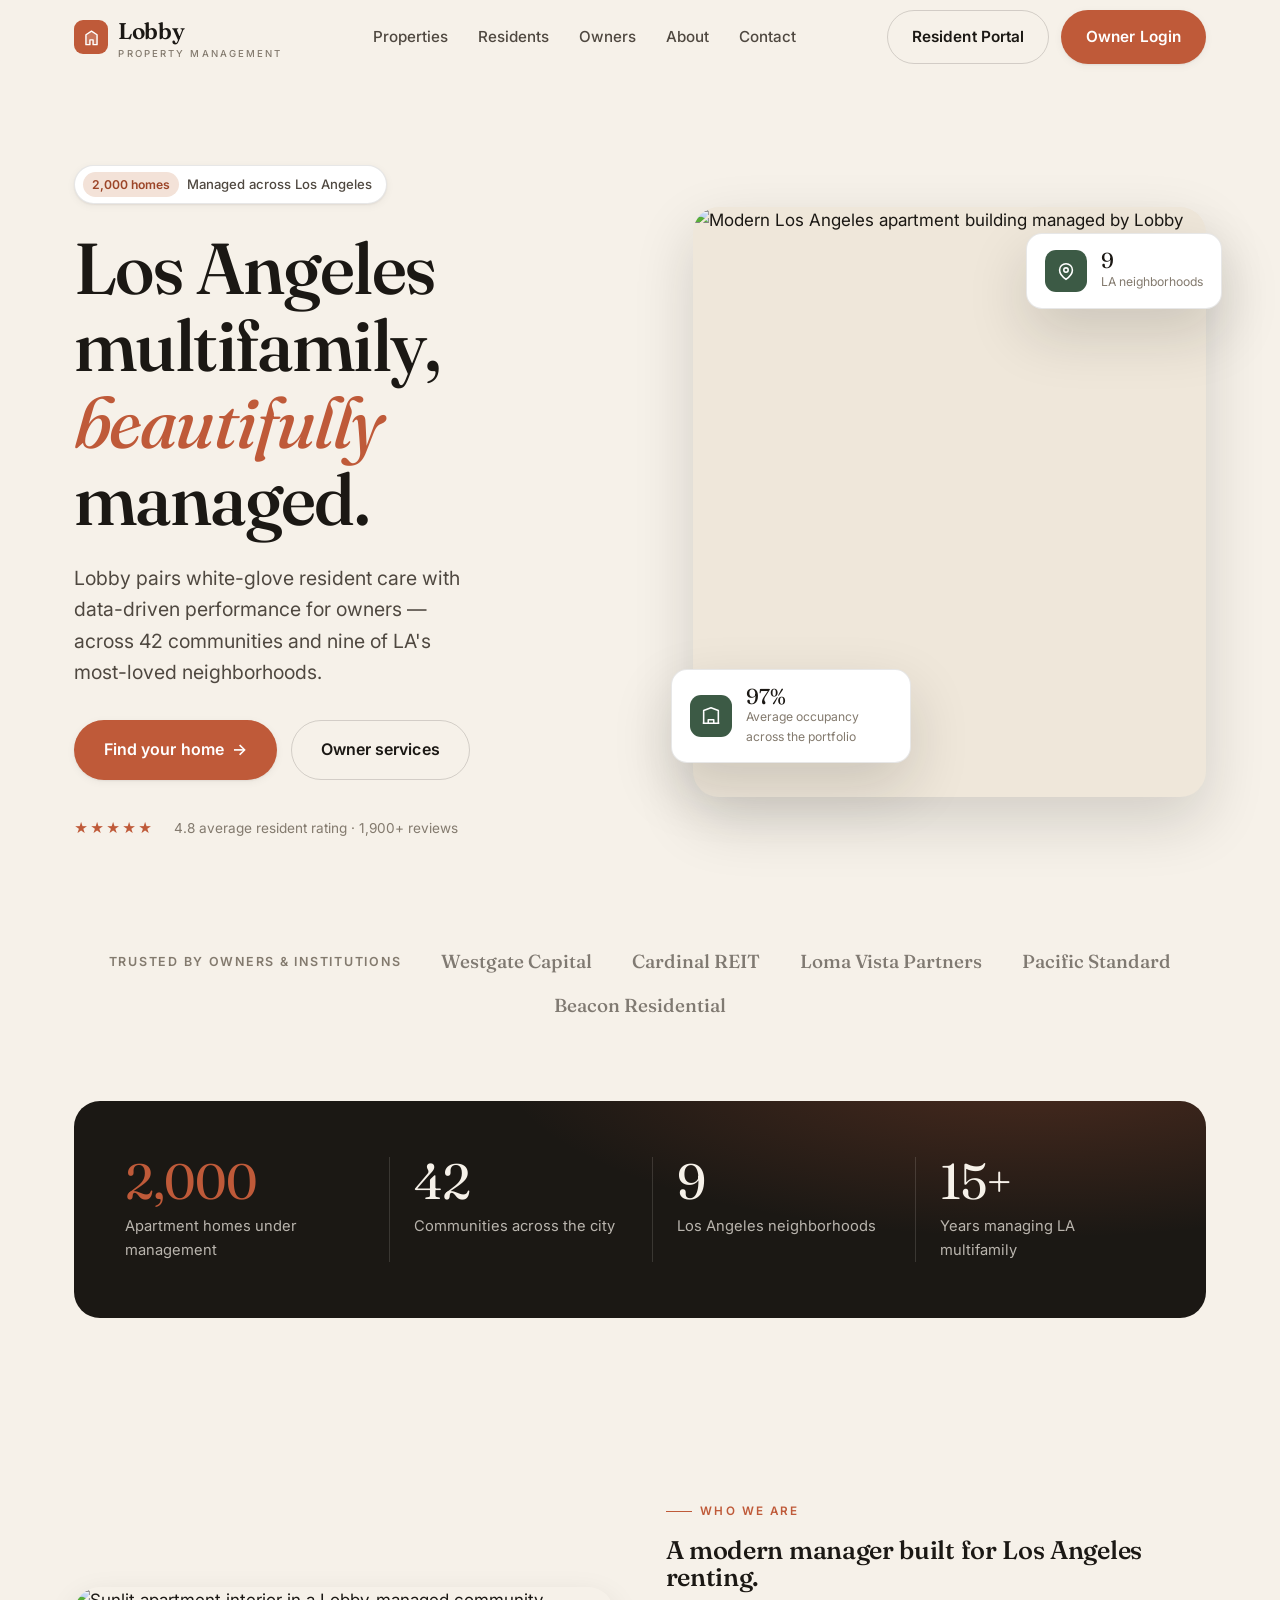
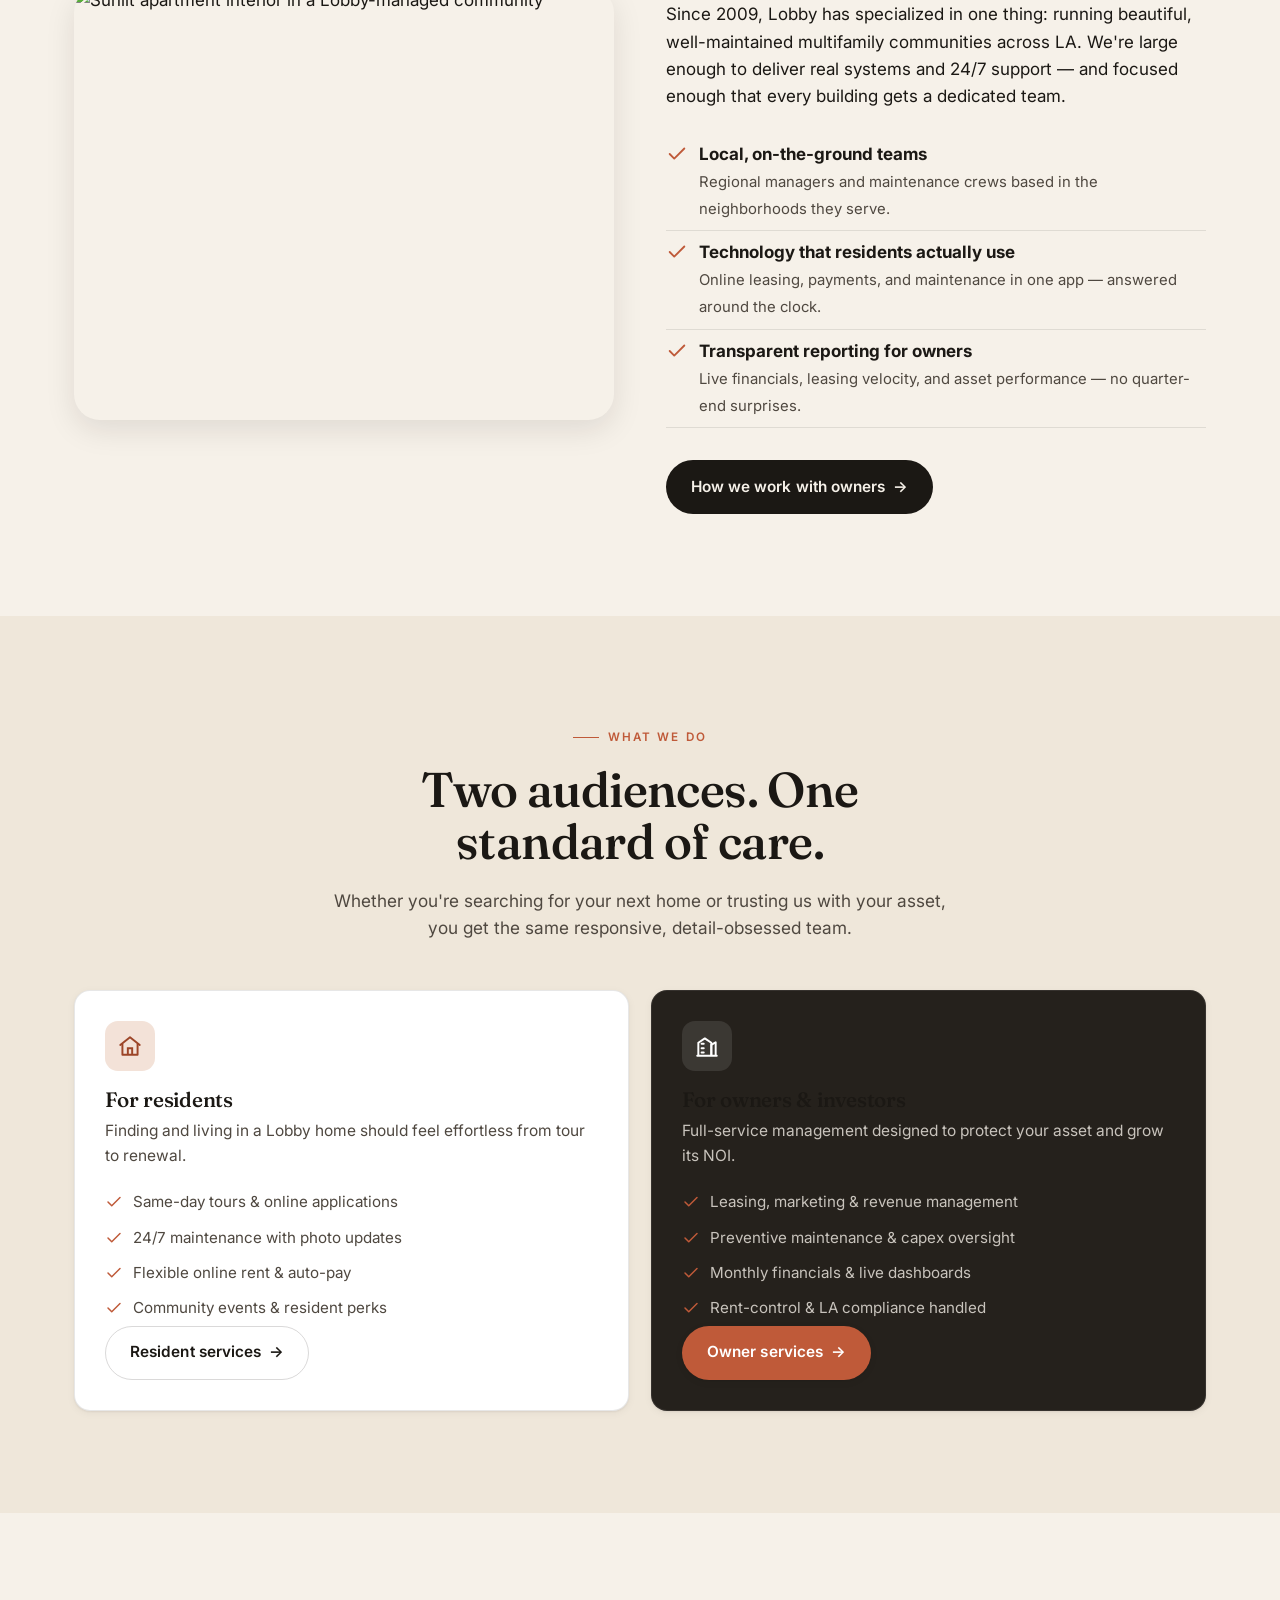
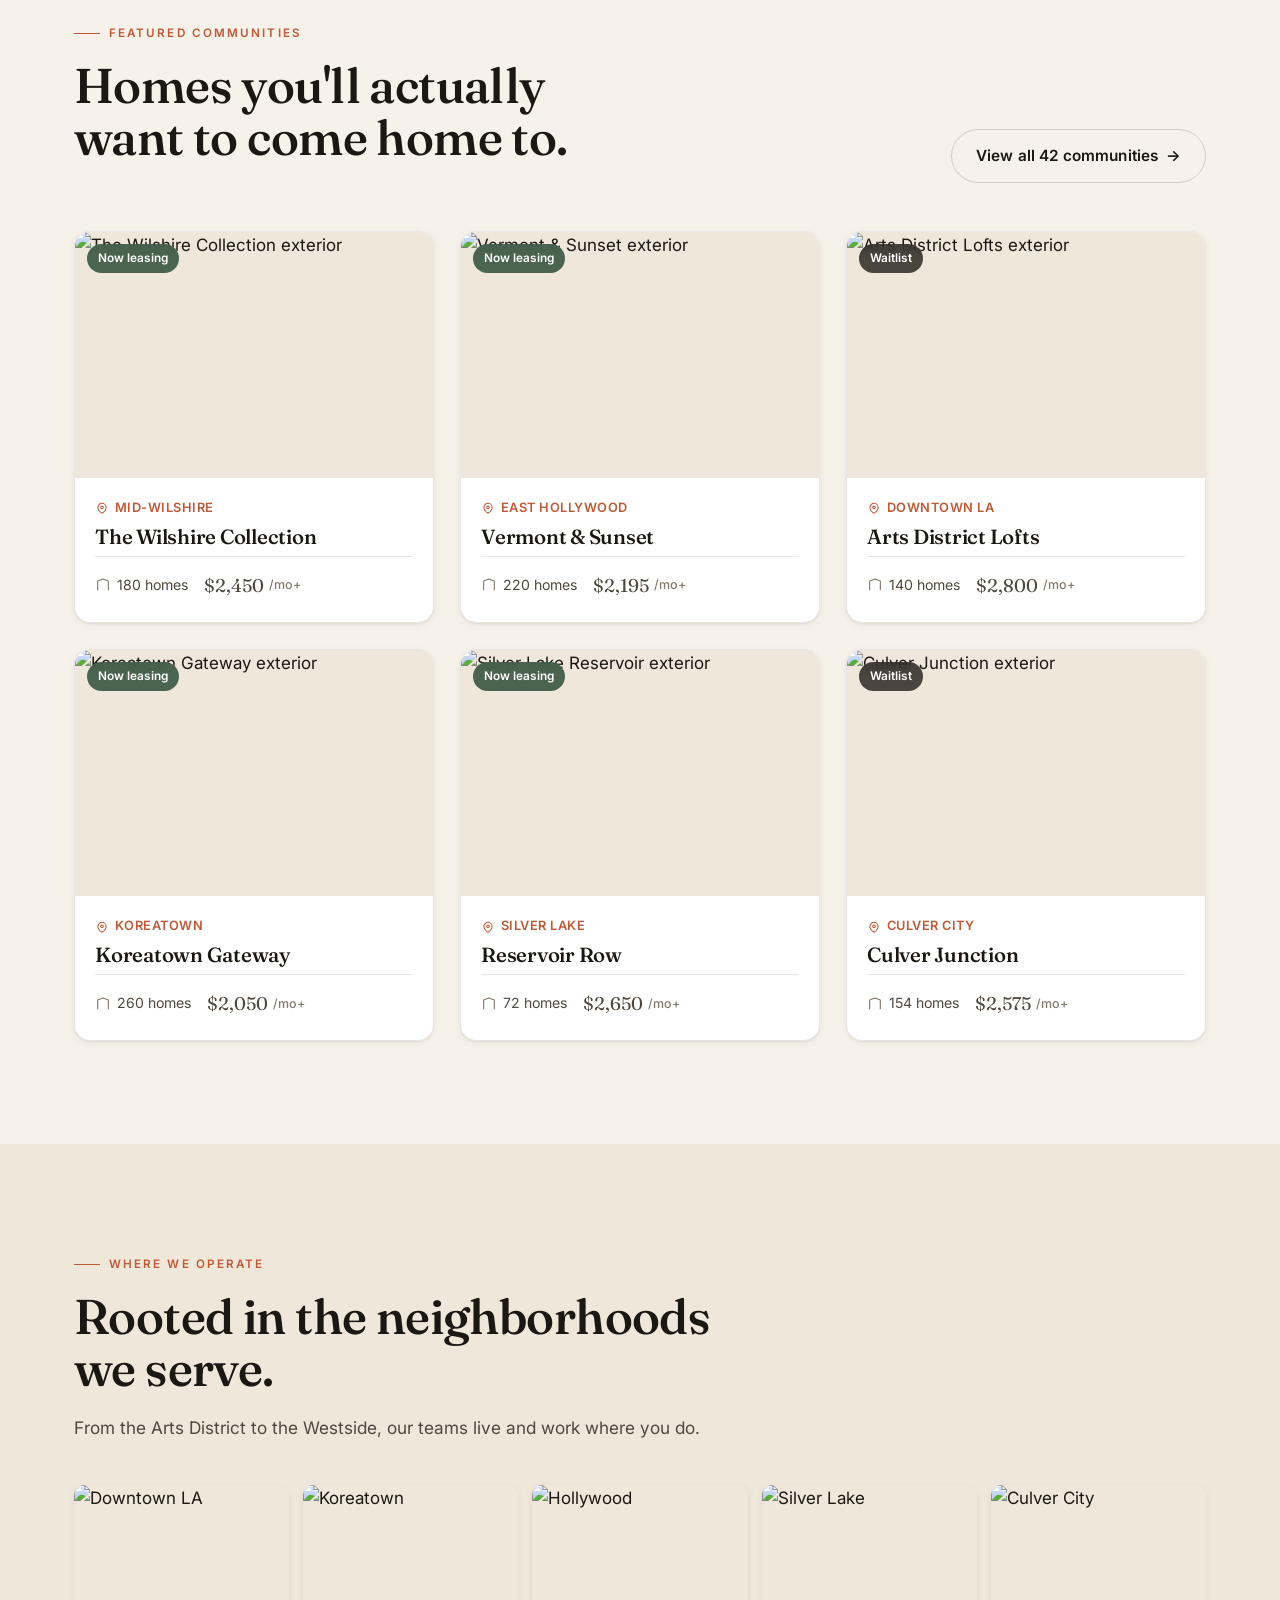
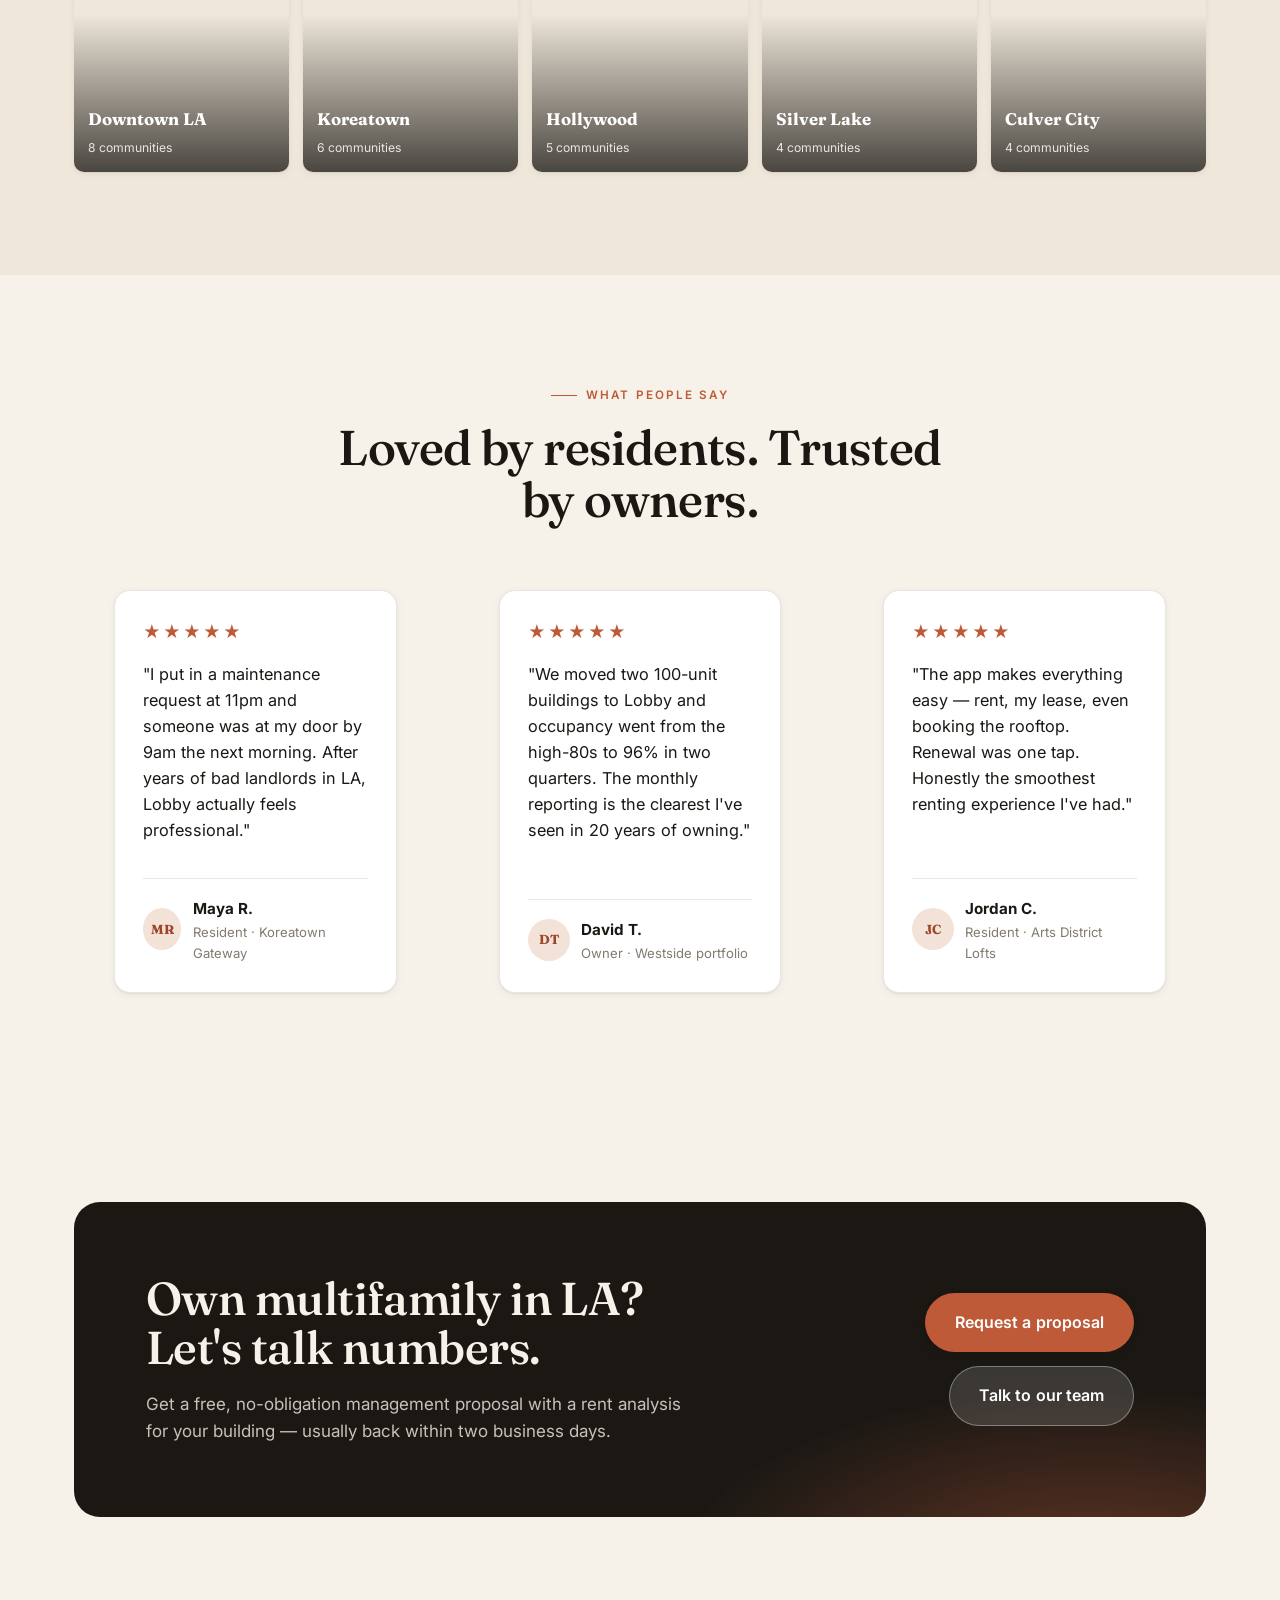
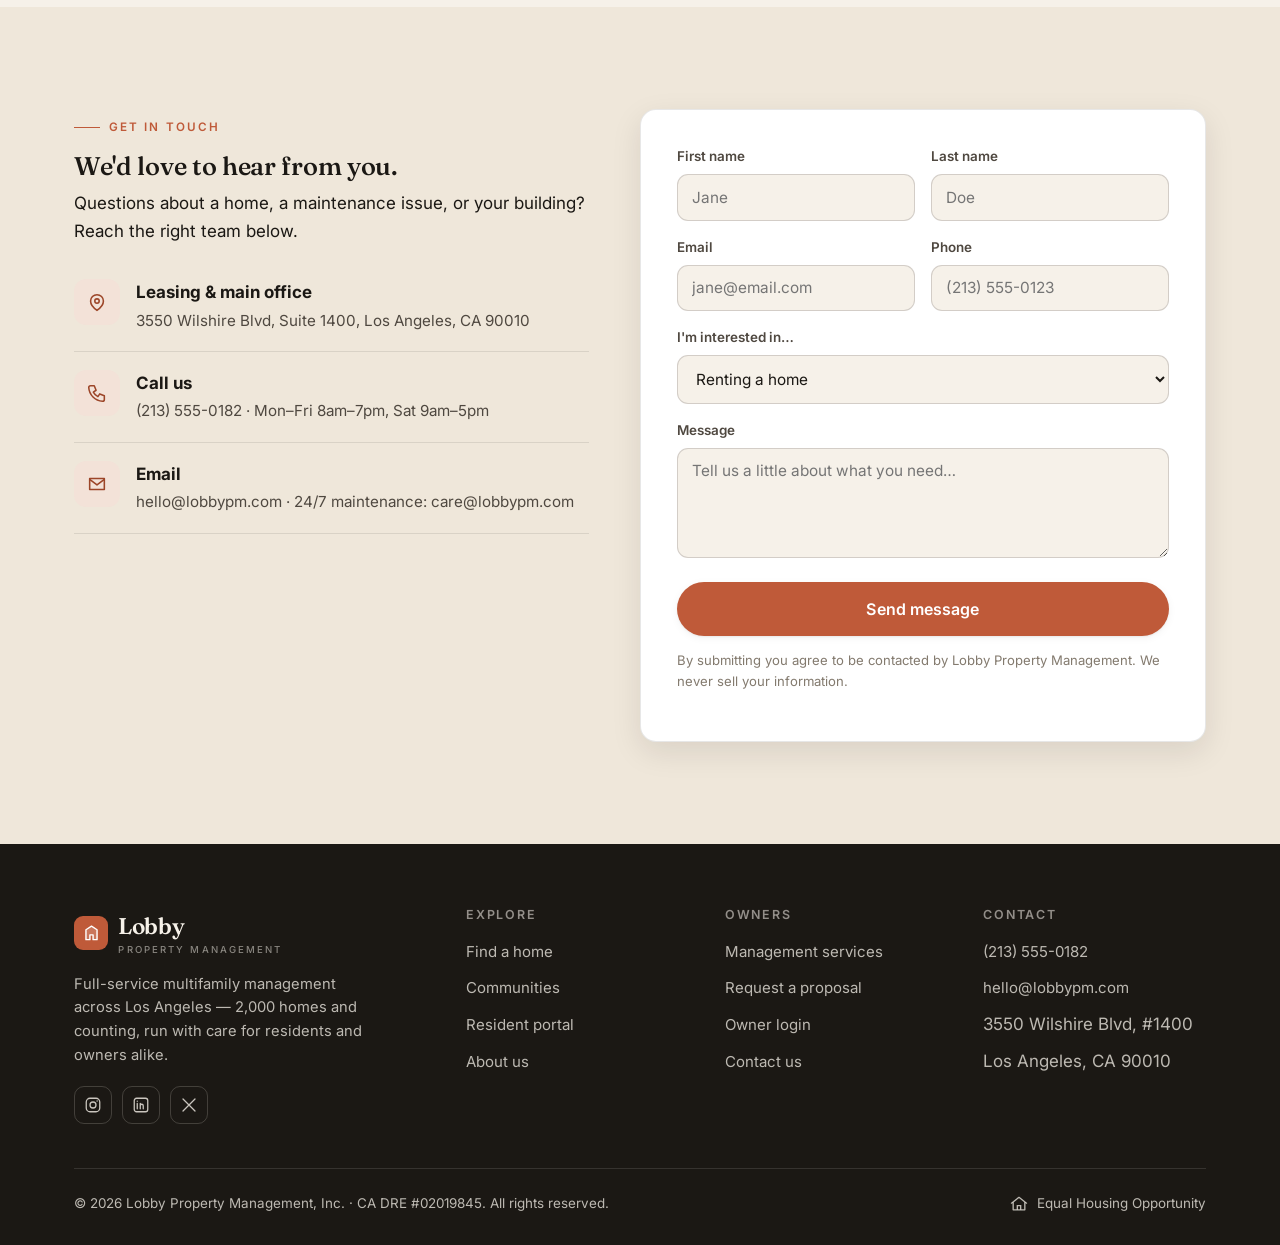
==== index.html @ 8f9f726c "Lobby Property Management demo site Multifamily property management marketing site: home, properties" ====
<!DOCTYPE html>
<html lang="en">
<head>
<meta charset="UTF-8" />
<meta name="viewport" content="width=device-width, initial-scale=1.0" />
<title>Lobby Property Management — Los Angeles Multifamily, Beautifully Managed</title>
<meta name="description" content="Lobby Property Management operates 2,000 apartment homes across Los Angeles. White-glove resident care and data-driven returns for multifamily owners and investors." />
<link rel="preconnect" href="https://fonts.googleapis.com" />
<link rel="preconnect" href="https://fonts.gstatic.com" crossorigin />
<link rel="preconnect" href="https://images.unsplash.com" />
<link href="https://fonts.googleapis.com/css2?family=Fraunces:ital,opsz,wght@0,9..144,400..600;1,9..144,400..500&family=Inter:wght@400;500;600;700&display=swap" rel="stylesheet" />
<link rel="stylesheet" href="styles.css" />
<link rel="icon" href="data:image/svg+xml,%3Csvg xmlns='http://www.w3.org/2000/svg' viewBox='0 0 100 100'%3E%3Crect width='100' height='100' rx='22' fill='%23bf5a39'/%3E%3Cpath d='M30 72V28h10v34h22v10z' fill='white'/%3E%3C/svg%3E" />
</head>
<body>

<!-- ============ HEADER ============ -->
<header class="site-header">
  <div class="wrap nav">
    <a class="brand" href="index.html" aria-label="Lobby Property Management home">
      <span class="mark" aria-hidden="true">
        <svg viewBox="0 0 24 24" fill="none"><path d="M5 21V8.5L12 4l7 4.5V21h-5v-6h-4v6H5Z" stroke="currentColor" stroke-width="1.8" stroke-linejoin="round" fill="rgba(255,255,255,.18)"/></svg>
      </span>
      <span>Lobby<small>Property Management</small></span>
    </a>
    <nav aria-label="Primary">
      <ul class="nav-links">
        <li><a href="properties.html">Properties</a></li>
        <li><a href="residents.html">Residents</a></li>
        <li><a href="owners.html">Owners</a></li>
        <li><a href="index.html#about">About</a></li>
        <li><a href="index.html#contact">Contact</a></li>
      </ul>
    </nav>
    <div class="nav-cta">
      <a class="btn btn-ghost" href="residents.html#portal">Resident Portal</a>
      <a class="btn btn-primary" href="owners.html#proposal">Owner Login</a>
    </div>
    <button class="nav-toggle" aria-label="Menu" aria-expanded="false"><span></span><span></span><span></span></button>
  </div>
</header>

<main>
<!-- ============ HERO ============ -->
<section class="hero">
  <div class="wrap hero-grid">
    <div class="hero-copy reveal">
      <span class="hero-pill"><b>2,000 homes</b> Managed across Los Angeles</span>
      <h1>Los Angeles multifamily, <em>beautifully</em> managed.</h1>
      <p class="lede">Lobby pairs white-glove resident care with data-driven performance for owners — across 42 communities and nine of LA's most-loved neighborhoods.</p>
      <div class="hero-actions">
        <a class="btn btn-primary btn-lg" href="properties.html">Find your home <span class="arr">→</span></a>
        <a class="btn btn-ghost btn-lg" href="owners.html">Owner services</a>
      </div>
      <div class="hero-trust">
        <span class="stars">★★★★★</span>
        <span>4.8 average resident rating · 1,900+ reviews</span>
      </div>
    </div>
    <div class="hero-media reveal">
      <div class="frame">
        <img src="https://images.unsplash.com/photo-1545324418-cc1a3fa10c00?auto=format&fit=crop&w=1100&q=75" alt="Modern Los Angeles apartment building managed by Lobby" loading="eager" />
      </div>
      <div class="hero-badge top">
        <span class="ico" aria-hidden="true"><svg viewBox="0 0 24 24" fill="none"><path d="M12 21s-7-4.4-7-10a7 7 0 0 1 14 0c0 5.6-7 10-7 10Z" stroke="currentColor" stroke-width="1.7"/><circle cx="12" cy="11" r="2.4" stroke="currentColor" stroke-width="1.7"/></svg></span>
        <div><div class="num">9</div><div class="lbl">LA neighborhoods</div></div>
      </div>
      <div class="hero-badge">
        <span class="ico" aria-hidden="true"><svg viewBox="0 0 24 24" fill="none"><path d="M4 20V6l8-3 8 3v14" stroke="currentColor" stroke-width="1.7" stroke-linejoin="round"/><path d="M3 20h18M9 20v-4h6v4" stroke="currentColor" stroke-width="1.7" stroke-linejoin="round"/></svg></span>
        <div><div class="num">97%</div><div class="lbl">Average occupancy across the portfolio</div></div>
      </div>
    </div>
  </div>
</section>

<!-- ============ LOGOS ============ -->
<section class="logos">
  <div class="wrap reveal">
    <span class="label">Trusted by owners &amp; institutions</span>
    <span class="name">Westgate Capital</span>
    <span class="name">Cardinal REIT</span>
    <span class="name">Loma Vista Partners</span>
    <span class="name">Pacific Standard</span>
    <span class="name">Beacon Residential</span>
  </div>
</section>

<!-- ============ STATS ============ -->
<section class="stats">
  <div class="wrap">
    <div class="stats-inner reveal">
      <div class="stat"><div class="n"><span class="accent" data-count="2000" data-suffix="">0</span></div><div class="t">Apartment homes under management</div></div>
      <div class="stat"><div class="n"><span data-count="42">0</span></div><div class="t">Communities across the city</div></div>
      <div class="stat"><div class="n"><span data-count="9">0</span></div><div class="t">Los Angeles neighborhoods</div></div>
      <div class="stat"><div class="n"><span data-count="15">0</span>+</div><div class="t">Years managing LA multifamily</div></div>
    </div>
  </div>
</section>

<!-- ============ ABOUT / SPLIT ============ -->
<section class="pad" id="about">
  <div class="wrap split">
    <div class="reveal">
      <div class="media-frame">
        <img src="https://images.unsplash.com/photo-1502672260266-1c1ef2d93688?auto=format&fit=crop&w=1000&q=75" alt="Sunlit apartment interior in a Lobby-managed community" loading="lazy" />
      </div>
    </div>
    <div class="reveal">
      <span class="eyebrow">Who we are</span>
      <h2>A modern manager built for Los Angeles renting.</h2>
      <p class="lede">Since 2009, Lobby has specialized in one thing: running beautiful, well-maintained multifamily communities across LA. We're large enough to deliver real systems and 24/7 support — and focused enough that every building gets a dedicated team.</p>
      <ul class="checklist">
        <li><svg viewBox="0 0 24 24" fill="none"><path d="M20 6 9 17l-5-5" stroke="currentColor" stroke-width="2" stroke-linecap="round" stroke-linejoin="round"/></svg><div><b>Local, on-the-ground teams</b><span>Regional managers and maintenance crews based in the neighborhoods they serve.</span></div></li>
        <li><svg viewBox="0 0 24 24" fill="none"><path d="M20 6 9 17l-5-5" stroke="currentColor" stroke-width="2" stroke-linecap="round" stroke-linejoin="round"/></svg><div><b>Technology that residents actually use</b><span>Online leasing, payments, and maintenance in one app — answered around the clock.</span></div></li>
        <li><svg viewBox="0 0 24 24" fill="none"><path d="M20 6 9 17l-5-5" stroke="currentColor" stroke-width="2" stroke-linecap="round" stroke-linejoin="round"/></svg><div><b>Transparent reporting for owners</b><span>Live financials, leasing velocity, and asset performance — no quarter-end surprises.</span></div></li>
      </ul>
      <a class="btn btn-dark" href="owners.html">How we work with owners <span class="arr">→</span></a>
    </div>
  </div>
</section>

<!-- ============ SERVICES (residents / owners) ============ -->
<section class="pad bg-cream2">
  <div class="wrap">
    <div class="section-head center reveal">
      <span class="eyebrow">What we do</span>
      <h2>Two audiences. One standard of care.</h2>
      <p class="lede">Whether you're searching for your next home or trusting us with your asset, you get the same responsive, detail-obsessed team.</p>
    </div>
    <div class="cards-2">
      <div class="feature-card reveal">
        <span class="ico" aria-hidden="true"><svg viewBox="0 0 24 24" fill="none"><path d="M3 11 12 4l9 7" stroke="currentColor" stroke-width="1.8" stroke-linecap="round" stroke-linejoin="round"/><path d="M5 10v10h14V10" stroke="currentColor" stroke-width="1.8" stroke-linejoin="round"/><path d="M10 20v-6h4v6" stroke="currentColor" stroke-width="1.8"/></svg></span>
        <h3>For residents</h3>
        <p>Finding and living in a Lobby home should feel effortless from tour to renewal.</p>
        <ul class="feature-list">
          <li><svg viewBox="0 0 24 24" fill="none"><path d="M20 6 9 17l-5-5" stroke="currentColor" stroke-width="2" stroke-linecap="round" stroke-linejoin="round"/></svg> Same-day tours &amp; online applications</li>
          <li><svg viewBox="0 0 24 24" fill="none"><path d="M20 6 9 17l-5-5" stroke="currentColor" stroke-width="2" stroke-linecap="round" stroke-linejoin="round"/></svg> 24/7 maintenance with photo updates</li>
          <li><svg viewBox="0 0 24 24" fill="none"><path d="M20 6 9 17l-5-5" stroke="currentColor" stroke-width="2" stroke-linecap="round" stroke-linejoin="round"/></svg> Flexible online rent &amp; auto-pay</li>
          <li><svg viewBox="0 0 24 24" fill="none"><path d="M20 6 9 17l-5-5" stroke="currentColor" stroke-width="2" stroke-linecap="round" stroke-linejoin="round"/></svg> Community events &amp; resident perks</li>
        </ul>
        <a class="btn btn-ghost" href="residents.html">Resident services <span class="arr">→</span></a>
      </div>
      <div class="feature-card dark reveal">
        <span class="ico" aria-hidden="true"><svg viewBox="0 0 24 24" fill="none"><path d="M4 21V9l6-4 6 4v12" stroke="currentColor" stroke-width="1.8" stroke-linejoin="round"/><path d="M16 21V11l4-2.5V21" stroke="currentColor" stroke-width="1.8" stroke-linejoin="round"/><path d="M3 21h18" stroke="currentColor" stroke-width="1.8" stroke-linecap="round"/><path d="M7 10h2M7 14h2M7 18h2" stroke="currentColor" stroke-width="1.8" stroke-linecap="round"/></svg></span>
        <h3>For owners &amp; investors</h3>
        <p>Full-service management designed to protect your asset and grow its NOI.</p>
        <ul class="feature-list">
          <li><svg viewBox="0 0 24 24" fill="none"><path d="M20 6 9 17l-5-5" stroke="currentColor" stroke-width="2" stroke-linecap="round" stroke-linejoin="round"/></svg> Leasing, marketing &amp; revenue management</li>
          <li><svg viewBox="0 0 24 24" fill="none"><path d="M20 6 9 17l-5-5" stroke="currentColor" stroke-width="2" stroke-linecap="round" stroke-linejoin="round"/></svg> Preventive maintenance &amp; capex oversight</li>
          <li><svg viewBox="0 0 24 24" fill="none"><path d="M20 6 9 17l-5-5" stroke="currentColor" stroke-width="2" stroke-linecap="round" stroke-linejoin="round"/></svg> Monthly financials &amp; live dashboards</li>
          <li><svg viewBox="0 0 24 24" fill="none"><path d="M20 6 9 17l-5-5" stroke="currentColor" stroke-width="2" stroke-linecap="round" stroke-linejoin="round"/></svg> Rent-control &amp; LA compliance handled</li>
        </ul>
        <a class="btn btn-primary" href="owners.html">Owner services <span class="arr">→</span></a>
      </div>
    </div>
  </div>
</section>

<!-- ============ FEATURED PROPERTIES ============ -->
<section class="pad">
  <div class="wrap">
    <div class="section-head reveal" style="display:flex;justify-content:space-between;align-items:flex-end;max-width:none;gap:24px;flex-wrap:wrap;">
      <div style="max-width:560px;">
        <span class="eyebrow">Featured communities</span>
        <h2>Homes you'll actually want to come home to.</h2>
      </div>
      <a class="btn btn-ghost" href="properties.html">View all 42 communities <span class="arr">→</span></a>
    </div>
    <div class="prop-grid">

      <article class="prop-card reveal">
        <div class="ph"><span class="tag avail">Now leasing</span><img src="https://images.unsplash.com/photo-1512917774080-9991f1c4c750?auto=format&fit=crop&w=800&q=72" alt="The Wilshire Collection exterior" loading="lazy" /></div>
        <div class="body">
          <span class="loc"><svg viewBox="0 0 24 24" fill="none"><path d="M12 21s-7-4.4-7-10a7 7 0 0 1 14 0c0 5.6-7 10-7 10Z" stroke="currentColor" stroke-width="1.8"/><circle cx="12" cy="11" r="2.2" stroke="currentColor" stroke-width="1.8"/></svg> Mid-Wilshire</span>
          <h3>The Wilshire Collection</h3>
          <div class="meta">
            <span><svg viewBox="0 0 24 24" fill="none"><path d="M4 20V6l8-3 8 3v14" stroke="currentColor" stroke-width="1.7" stroke-linejoin="round"/></svg> 180 homes</span>
            <span class="price">$2,450<small>/mo+</small></span>
          </div>
        </div>
      </article>

      <article class="prop-card reveal">
        <div class="ph"><span class="tag avail">Now leasing</span><img src="https://images.unsplash.com/photo-1486406146926-c627a92ad1ab?auto=format&fit=crop&w=800&q=72" alt="Vermont &amp; Sunset exterior" loading="lazy" /></div>
        <div class="body">
          <span class="loc"><svg viewBox="0 0 24 24" fill="none"><path d="M12 21s-7-4.4-7-10a7 7 0 0 1 14 0c0 5.6-7 10-7 10Z" stroke="currentColor" stroke-width="1.8"/><circle cx="12" cy="11" r="2.2" stroke="currentColor" stroke-width="1.8"/></svg> East Hollywood</span>
          <h3>Vermont &amp; Sunset</h3>
          <div class="meta">
            <span><svg viewBox="0 0 24 24" fill="none"><path d="M4 20V6l8-3 8 3v14" stroke="currentColor" stroke-width="1.7" stroke-linejoin="round"/></svg> 220 homes</span>
            <span class="price">$2,195<small>/mo+</small></span>
          </div>
        </div>
      </article>

      <article class="prop-card reveal">
        <div class="ph"><span class="tag">Waitlist</span><img src="https://images.unsplash.com/photo-1515896769750-31548aa180ed?auto=format&fit=crop&w=800&q=72" alt="Arts District Lofts exterior" loading="lazy" /></div>
        <div class="body">
          <span class="loc"><svg viewBox="0 0 24 24" fill="none"><path d="M12 21s-7-4.4-7-10a7 7 0 0 1 14 0c0 5.6-7 10-7 10Z" stroke="currentColor" stroke-width="1.8"/><circle cx="12" cy="11" r="2.2" stroke="currentColor" stroke-width="1.8"/></svg> Downtown LA</span>
          <h3>Arts District Lofts</h3>
          <div class="meta">
            <span><svg viewBox="0 0 24 24" fill="none"><path d="M4 20V6l8-3 8 3v14" stroke="currentColor" stroke-width="1.7" stroke-linejoin="round"/></svg> 140 homes</span>
            <span class="price">$2,800<small>/mo+</small></span>
          </div>
        </div>
      </article>

      <article class="prop-card reveal">
        <div class="ph"><span class="tag avail">Now leasing</span><img src="https://images.unsplash.com/photo-1564013799919-ab600027ffc6?auto=format&fit=crop&w=800&q=72" alt="Koreatown Gateway exterior" loading="lazy" /></div>
        <div class="body">
          <span class="loc"><svg viewBox="0 0 24 24" fill="none"><path d="M12 21s-7-4.4-7-10a7 7 0 0 1 14 0c0 5.6-7 10-7 10Z" stroke="currentColor" stroke-width="1.8"/><circle cx="12" cy="11" r="2.2" stroke="currentColor" stroke-width="1.8"/></svg> Koreatown</span>
          <h3>Koreatown Gateway</h3>
          <div class="meta">
            <span><svg viewBox="0 0 24 24" fill="none"><path d="M4 20V6l8-3 8 3v14" stroke="currentColor" stroke-width="1.7" stroke-linejoin="round"/></svg> 260 homes</span>
            <span class="price">$2,050<small>/mo+</small></span>
          </div>
        </div>
      </article>

      <article class="prop-card reveal">
        <div class="ph"><span class="tag avail">Now leasing</span><img src="https://images.unsplash.com/photo-1502005229762-cf1b2da7c5d6?auto=format&fit=crop&w=800&q=72" alt="Silver Lake Reservoir exterior" loading="lazy" /></div>
        <div class="body">
          <span class="loc"><svg viewBox="0 0 24 24" fill="none"><path d="M12 21s-7-4.4-7-10a7 7 0 0 1 14 0c0 5.6-7 10-7 10Z" stroke="currentColor" stroke-width="1.8"/><circle cx="12" cy="11" r="2.2" stroke="currentColor" stroke-width="1.8"/></svg> Silver Lake</span>
          <h3>Reservoir Row</h3>
          <div class="meta">
            <span><svg viewBox="0 0 24 24" fill="none"><path d="M4 20V6l8-3 8 3v14" stroke="currentColor" stroke-width="1.7" stroke-linejoin="round"/></svg> 72 homes</span>
            <span class="price">$2,650<small>/mo+</small></span>
          </div>
        </div>
      </article>

      <article class="prop-card reveal">
        <div class="ph"><span class="tag">Waitlist</span><img src="https://images.unsplash.com/photo-1560448204-e02f11c3d0e2?auto=format&fit=crop&w=800&q=72" alt="Culver Junction exterior" loading="lazy" /></div>
        <div class="body">
          <span class="loc"><svg viewBox="0 0 24 24" fill="none"><path d="M12 21s-7-4.4-7-10a7 7 0 0 1 14 0c0 5.6-7 10-7 10Z" stroke="currentColor" stroke-width="1.8"/><circle cx="12" cy="11" r="2.2" stroke="currentColor" stroke-width="1.8"/></svg> Culver City</span>
          <h3>Culver Junction</h3>
          <div class="meta">
            <span><svg viewBox="0 0 24 24" fill="none"><path d="M4 20V6l8-3 8 3v14" stroke="currentColor" stroke-width="1.7" stroke-linejoin="round"/></svg> 154 homes</span>
            <span class="price">$2,575<small>/mo+</small></span>
          </div>
        </div>
      </article>

    </div>
  </div>
</section>

<!-- ============ NEIGHBORHOODS ============ -->
<section class="pad bg-cream2">
  <div class="wrap">
    <div class="section-head reveal">
      <span class="eyebrow">Where we operate</span>
      <h2>Rooted in the neighborhoods we serve.</h2>
      <p class="lede">From the Arts District to the Westside, our teams live and work where you do.</p>
    </div>
    <div class="hoods reveal">
      <a class="hood" href="properties.html"><img src="https://images.unsplash.com/photo-1444723121867-7a241cacace9?auto=format&fit=crop&w=500&q=70" alt="Downtown LA" loading="lazy" /><span class="lbl"><b>Downtown LA</b><span>8 communities</span></span></a>
      <a class="hood" href="properties.html"><img src="https://images.unsplash.com/photo-1534430480872-3498386e7856?auto=format&fit=crop&w=500&q=70" alt="Koreatown" loading="lazy" /><span class="lbl"><b>Koreatown</b><span>6 communities</span></span></a>
      <a class="hood" href="properties.html"><img src="https://images.unsplash.com/photo-1416331108676-a22ccb276e35?auto=format&fit=crop&w=500&q=70" alt="Hollywood" loading="lazy" /><span class="lbl"><b>Hollywood</b><span>5 communities</span></span></a>
      <a class="hood" href="properties.html"><img src="https://images.unsplash.com/photo-1486406146926-c627a92ad1ab?auto=format&fit=crop&w=500&q=70" alt="Silver Lake" loading="lazy" /><span class="lbl"><b>Silver Lake</b><span>4 communities</span></span></a>
      <a class="hood" href="properties.html"><img src="https://images.unsplash.com/photo-1512917774080-9991f1c4c750?auto=format&fit=crop&w=500&q=70" alt="Culver City" loading="lazy" /><span class="lbl"><b>Culver City</b><span>4 communities</span></span></a>
    </div>
  </div>
</section>

<!-- ============ TESTIMONIALS ============ -->
<section class="pad">
  <div class="wrap">
    <div class="section-head center reveal">
      <span class="eyebrow">What people say</span>
      <h2>Loved by residents. Trusted by owners.</h2>
    </div>
    <div class="quotes">
      <figure class="quote reveal">
        <div class="stars">★★★★★</div>
        <p>"I put in a maintenance request at 11pm and someone was at my door by 9am the next morning. After years of bad landlords in LA, Lobby actually feels professional."</p>
        <figcaption class="who"><span class="av">MR</span><div><b>Maya R.</b><span>Resident · Koreatown Gateway</span></div></figcaption>
      </figure>
      <figure class="quote reveal">
        <div class="stars">★★★★★</div>
        <p>"We moved two 100-unit buildings to Lobby and occupancy went from the high-80s to 96% in two quarters. The monthly reporting is the clearest I've seen in 20 years of owning."</p>
        <figcaption class="who"><span class="av">DT</span><div><b>David T.</b><span>Owner · Westside portfolio</span></div></figcaption>
      </figure>
      <figure class="quote reveal">
        <div class="stars">★★★★★</div>
        <p>"The app makes everything easy — rent, my lease, even booking the rooftop. Renewal was one tap. Honestly the smoothest renting experience I've had."</p>
        <figcaption class="who"><span class="av">JC</span><div><b>Jordan C.</b><span>Resident · Arts District Lofts</span></div></figcaption>
      </figure>
    </div>
  </div>
</section>

<!-- ============ CTA BAND ============ -->
<section class="cta-band">
  <div class="wrap">
    <div class="cta-inner reveal">
      <div>
        <h2>Own multifamily in LA? Let's talk numbers.</h2>
        <p>Get a free, no-obligation management proposal with a rent analysis for your building — usually back within two business days.</p>
      </div>
      <div class="cta-actions">
        <a class="btn btn-primary btn-lg" href="owners.html#proposal">Request a proposal</a>
        <a class="btn btn-light btn-lg" href="index.html#contact">Talk to our team</a>
      </div>
    </div>
  </div>
</section>

<!-- ============ CONTACT ============ -->
<section class="pad bg-cream2" id="contact">
  <div class="wrap contact-grid">
    <div class="contact-info reveal">
      <span class="eyebrow">Get in touch</span>
      <h2>We'd love to hear from you.</h2>
      <p class="lede">Questions about a home, a maintenance issue, or your building? Reach the right team below.</p>
      <div class="row">
        <span class="ico" aria-hidden="true"><svg viewBox="0 0 24 24" fill="none"><path d="M12 21s-7-4.4-7-10a7 7 0 0 1 14 0c0 5.6-7 10-7 10Z" stroke="currentColor" stroke-width="1.7"/><circle cx="12" cy="11" r="2.4" stroke="currentColor" stroke-width="1.7"/></svg></span>
        <div><b>Leasing &amp; main office</b><span>3550 Wilshire Blvd, Suite 1400, Los Angeles, CA 90010</span></div>
      </div>
      <div class="row">
        <span class="ico" aria-hidden="true"><svg viewBox="0 0 24 24" fill="none"><path d="M5 4h4l2 5-3 2a12 12 0 0 0 5 5l2-3 5 2v4a2 2 0 0 1-2 2A16 16 0 0 1 3 6a2 2 0 0 1 2-2Z" stroke="currentColor" stroke-width="1.7" stroke-linejoin="round"/></svg></span>
        <div><b>Call us</b><span>(213) 555-0182 · Mon–Fri 8am–7pm, Sat 9am–5pm</span></div>
      </div>
      <div class="row">
        <span class="ico" aria-hidden="true"><svg viewBox="0 0 24 24" fill="none"><path d="M4 6h16v12H4z" stroke="currentColor" stroke-width="1.7" stroke-linejoin="round"/><path d="m4 7 8 6 8-6" stroke="currentColor" stroke-width="1.7" stroke-linejoin="round"/></svg></span>
        <div><b>Email</b><span>hello@lobbypm.com · 24/7 maintenance: care@lobbypm.com</span></div>
      </div>
    </div>
    <div class="reveal">
      <form class="form-card" data-demo>
        <div class="form-ok">Thanks — your message has been received. A Lobby team member will be in touch shortly. (Demo form — nothing is actually sent.)</div>
        <div class="field-row">
          <div class="field"><label for="fn">First name</label><input id="fn" name="fn" type="text" placeholder="Jane" required /></div>
          <div class="field"><label for="ln">Last name</label><input id="ln" name="ln" type="text" placeholder="Doe" required /></div>
        </div>
        <div class="field-row">
          <div class="field"><label for="em">Email</label><input id="em" name="em" type="email" placeholder="jane@email.com" required /></div>
          <div class="field"><label for="ph">Phone</label><input id="ph" name="ph" type="tel" placeholder="(213) 555-0123" /></div>
        </div>
        <div class="field">
          <label for="topic">I'm interested in…</label>
          <select id="topic" name="topic">
            <option>Renting a home</option>
            <option>Management for my building</option>
            <option>An existing resident matter</option>
            <option>Careers at Lobby</option>
            <option>Something else</option>
          </select>
        </div>
        <div class="field"><label for="msg">Message</label><textarea id="msg" name="msg" placeholder="Tell us a little about what you need…"></textarea></div>
        <button class="btn btn-primary btn-lg" type="submit" style="width:100%;">Send message</button>
        <p class="form-note">By submitting you agree to be contacted by Lobby Property Management. We never sell your information.</p>
      </form>
    </div>
  </div>
</section>
</main>

<!-- ============ FOOTER ============ -->
<footer class="site-footer">
  <div class="wrap">
    <div class="footer-grid">
      <div class="footer-about">
        <a class="brand" href="index.html">
          <span class="mark" aria-hidden="true"><svg viewBox="0 0 24 24" fill="none"><path d="M5 21V8.5L12 4l7 4.5V21h-5v-6h-4v6H5Z" stroke="currentColor" stroke-width="1.8" stroke-linejoin="round" fill="rgba(255,255,255,.18)"/></svg></span>
          <span>Lobby<small>Property Management</small></span>
        </a>
        <p>Full-service multifamily management across Los Angeles — 2,000 homes and counting, run with care for residents and owners alike.</p>
        <div class="footer-social">
          <a href="#" aria-label="Instagram"><svg viewBox="0 0 24 24" fill="none"><rect x="3" y="3" width="18" height="18" rx="5" stroke="currentColor" stroke-width="1.7"/><circle cx="12" cy="12" r="4" stroke="currentColor" stroke-width="1.7"/><circle cx="17.5" cy="6.5" r="1" fill="currentColor"/></svg></a>
          <a href="#" aria-label="LinkedIn"><svg viewBox="0 0 24 24" fill="none"><rect x="3" y="3" width="18" height="18" rx="3" stroke="currentColor" stroke-width="1.7"/><path d="M7 10v7M7 7v.01M11 17v-4a2 2 0 0 1 4 0v4M11 17v-7" stroke="currentColor" stroke-width="1.7" stroke-linecap="round"/></svg></a>
          <a href="#" aria-label="X"><svg viewBox="0 0 24 24" fill="none"><path d="M4 4l16 16M20 4 4 20" stroke="currentColor" stroke-width="1.7" stroke-linecap="round"/></svg></a>
        </div>
      </div>
      <div class="footer-col">
        <h4>Explore</h4>
        <ul>
          <li><a href="properties.html">Find a home</a></li>
          <li><a href="properties.html">Communities</a></li>
          <li><a href="residents.html">Resident portal</a></li>
          <li><a href="index.html#about">About us</a></li>
        </ul>
      </div>
      <div class="footer-col">
        <h4>Owners</h4>
        <ul>
          <li><a href="owners.html">Management services</a></li>
          <li><a href="owners.html#proposal">Request a proposal</a></li>
          <li><a href="owners.html">Owner login</a></li>
          <li><a href="index.html#contact">Contact us</a></li>
        </ul>
      </div>
      <div class="footer-col">
        <h4>Contact</h4>
        <ul>
          <li><a href="tel:+12135550182">(213) 555-0182</a></li>
          <li><a href="mailto:hello@lobbypm.com">hello@lobbypm.com</a></li>
          <li>3550 Wilshire Blvd, #1400</li>
          <li>Los Angeles, CA 90010</li>
        </ul>
      </div>
    </div>
    <div class="footer-bottom">
      <span>© <span id="year">2026</span> Lobby Property Management, Inc. · CA DRE #02019845. All rights reserved.</span>
      <span class="eho">
        <svg viewBox="0 0 24 24" fill="none"><path d="M3 11 12 4l9 7" stroke="currentColor" stroke-width="1.6" stroke-linecap="round" stroke-linejoin="round"/><path d="M5 10v9h14v-9" stroke="currentColor" stroke-width="1.6" stroke-linejoin="round"/><path d="M10 19v-5h4v5" stroke="currentColor" stroke-width="1.6"/></svg>
        Equal Housing Opportunity
      </span>
    </div>
  </div>
</footer>

<script src="app.js"></script>
</body>
</html>
---- styles.css ----
/* =========================================================
   Lobby Property Management — global styles
   ========================================================= */

:root {
  --ink: #1b1814;
  --ink-soft: #4f4840;
  --muted: #837a6e;
  --cream: #f6f1e9;
  --cream-2: #efe7da;
  --card: #ffffff;
  --accent: #bf5a39;
  --accent-dark: #9c4528;
  --accent-soft: #f3e2d8;
  --green: #3c5a45;
  --line: rgba(27, 24, 20, 0.10);
  --line-2: rgba(27, 24, 20, 0.16);
  --shadow-sm: 0 1px 2px rgba(27, 24, 20, .06), 0 2px 8px rgba(27, 24, 20, .05);
  --shadow-md: 0 10px 30px rgba(27, 24, 20, .10);
  --shadow-lg: 0 24px 60px rgba(27, 24, 20, .16);
  --radius: 16px;
  --radius-sm: 10px;
  --radius-lg: 26px;
  --maxw: 1180px;
  --serif: "Fraunces", Georgia, "Times New Roman", serif;
  --sans: "Inter", -apple-system, BlinkMacSystemFont, "Segoe UI", Roboto, Helvetica, Arial, sans-serif;
}

* { box-sizing: border-box; }

html { scroll-behavior: smooth; -webkit-text-size-adjust: 100%; }

body {
  margin: 0;
  font-family: var(--sans);
  color: var(--ink);
  background: var(--cream);
  line-height: 1.6;
  font-size: 17px;
  -webkit-font-smoothing: antialiased;
  text-rendering: optimizeLegibility;
}

img { max-width: 100%; display: block; }

a { color: inherit; text-decoration: none; }

h1, h2, h3, h4 {
  font-family: var(--serif);
  font-weight: 540;
  line-height: 1.07;
  letter-spacing: -0.012em;
  margin: 0 0 .4em;
  font-optical-sizing: auto;
}

p { margin: 0 0 1em; }

.wrap { width: 100%; max-width: var(--maxw); margin: 0 auto; padding: 0 24px; }

section { position: relative; }

.eyebrow {
  font-family: var(--sans);
  text-transform: uppercase;
  letter-spacing: .18em;
  font-size: .73rem;
  font-weight: 600;
  color: var(--accent);
  margin: 0 0 1rem;
  display: inline-flex;
  align-items: center;
  gap: .55rem;
}
.eyebrow::before {
  content: "";
  width: 26px; height: 1px;
  background: var(--accent);
  display: inline-block;
}

.section-head { max-width: 640px; }
.section-head.center { margin: 0 auto; text-align: center; }
.section-head.center .eyebrow { justify-content: center; }
.section-head h2 { font-size: clamp(2rem, 4.2vw, 3.05rem); }
.section-head .lede { color: var(--ink-soft); font-size: 1.08rem; margin-bottom: 0; }

/* ---------- Buttons ---------- */
.btn {
  display: inline-flex;
  align-items: center;
  justify-content: center;
  gap: .5rem;
  padding: .85rem 1.5rem;
  border-radius: 999px;
  font-family: var(--sans);
  font-weight: 600;
  font-size: .96rem;
  letter-spacing: .005em;
  cursor: pointer;
  border: 1px solid transparent;
  transition: transform .18s ease, background .18s ease, box-shadow .18s ease, color .18s ease;
  white-space: nowrap;
}
.btn:active { transform: translateY(1px); }
.btn-primary { background: var(--accent); color: #fff; box-shadow: var(--shadow-sm); }
.btn-primary:hover { background: var(--accent-dark); box-shadow: var(--shadow-md); transform: translateY(-1px); }
.btn-dark { background: var(--ink); color: var(--cream); }
.btn-dark:hover { background: #000; transform: translateY(-1px); }
.btn-ghost { background: transparent; border-color: var(--line-2); color: var(--ink); }
.btn-ghost:hover { border-color: var(--ink); background: rgba(27,24,20,.03); }
.btn-light { background: rgba(255,255,255,.14); color: #fff; border-color: rgba(255,255,255,.35); backdrop-filter: blur(4px); }
.btn-light:hover { background: rgba(255,255,255,.24); }
.btn-lg { padding: 1rem 1.8rem; font-size: 1rem; }
.btn .arr { transition: transform .18s ease; }
.btn:hover .arr { transform: translateX(3px); }

/* ---------- Header / Nav ---------- */
.site-header {
  position: sticky;
  top: 0;
  z-index: 100;
  background: rgba(246, 241, 233, .82);
  backdrop-filter: saturate(140%) blur(12px);
  border-bottom: 1px solid transparent;
  transition: border-color .25s ease, background .25s ease, box-shadow .25s ease;
}
.site-header.scrolled {
  border-bottom-color: var(--line);
  box-shadow: 0 6px 24px rgba(27,24,20,.05);
}
.nav {
  display: flex;
  align-items: center;
  justify-content: space-between;
  height: 74px;
  gap: 24px;
}
.brand { display: flex; align-items: center; gap: .65rem; font-family: var(--serif); font-weight: 600; font-size: 1.42rem; letter-spacing: -.02em; color: var(--ink); }
.brand .mark {
  width: 34px; height: 34px;
  border-radius: 9px;
  background: var(--accent);
  display: grid; place-items: center;
  color: #fff;
  flex: 0 0 auto;
}
.brand .mark svg { width: 19px; height: 19px; }
.brand small { display:block; font-family: var(--sans); font-weight:500; font-size:.6rem; letter-spacing:.22em; text-transform:uppercase; color: var(--muted); margin-top:-3px; }

.nav-links { display: flex; align-items: center; gap: 30px; list-style: none; margin: 0; padding: 0; }
.nav-links a { font-size: .95rem; font-weight: 500; color: var(--ink-soft); position: relative; padding: 4px 0; transition: color .15s ease; }
.nav-links a:hover, .nav-links a.active { color: var(--ink); }
.nav-links a::after {
  content: ""; position: absolute; left: 0; bottom: -2px; height: 2px; width: 0;
  background: var(--accent); transition: width .2s ease; border-radius: 2px;
}
.nav-links a:hover::after, .nav-links a.active::after { width: 100%; }
.nav-cta { display: flex; align-items: center; gap: 12px; }

.nav-toggle {
  display: none; background: none; border: 0; cursor: pointer; padding: 8px;
  width: 44px; height: 44px;
}
.nav-toggle span { display: block; width: 24px; height: 2px; background: var(--ink); margin: 5px auto; transition: .25s; border-radius: 2px; }
.nav-toggle.open span:nth-child(1) { transform: translateY(7px) rotate(45deg); }
.nav-toggle.open span:nth-child(2) { opacity: 0; }
.nav-toggle.open span:nth-child(3) { transform: translateY(-7px) rotate(-45deg); }

/* ---------- Hero ---------- */
.hero { padding: clamp(40px, 7vw, 92px) 0 clamp(48px, 6vw, 84px); overflow: hidden; }
.hero-grid {
  display: grid;
  grid-template-columns: 1.05fr .95fr;
  gap: clamp(28px, 4vw, 64px);
  align-items: center;
}
.hero-pill {
  display: inline-flex; align-items: center; gap: .55rem;
  background: var(--card); border: 1px solid var(--line);
  padding: .42rem .85rem .42rem .5rem; border-radius: 999px;
  font-size: .82rem; font-weight: 500; color: var(--ink-soft);
  box-shadow: var(--shadow-sm); margin-bottom: 1.6rem;
}
.hero-pill b { background: var(--accent-soft); color: var(--accent-dark); font-weight:600; padding: .15rem .55rem; border-radius: 999px; font-size: .76rem; }
.hero h1 { font-size: clamp(2.6rem, 6vw, 4.5rem); letter-spacing: -.022em; margin-bottom: .35em; }
.hero h1 em { font-style: italic; color: var(--accent); font-weight: 480; }
.hero .lede { font-size: clamp(1.05rem, 1.6vw, 1.22rem); color: var(--ink-soft); max-width: 33ch; margin-bottom: 2rem; }
.hero-actions { display: flex; gap: 14px; flex-wrap: wrap; }
.hero-trust { display:flex; align-items:center; gap: 20px; margin-top: 2.4rem; color: var(--muted); font-size:.85rem; flex-wrap: wrap;}
.hero-trust .stars { color: var(--accent); letter-spacing:2px; }

.hero-media { position: relative; }
.hero-media .frame {
  border-radius: var(--radius-lg);
  overflow: hidden;
  box-shadow: var(--shadow-lg);
  aspect-ratio: 4 / 4.6;
  background: var(--cream-2);
}
.hero-media .frame img { width: 100%; height: 100%; object-fit: cover; }
.hero-badge {
  position: absolute;
  left: -22px; bottom: 34px;
  background: var(--card);
  border-radius: var(--radius);
  padding: 1rem 1.15rem;
  box-shadow: var(--shadow-lg);
  display: flex; align-items: center; gap: .85rem;
  border: 1px solid var(--line);
  max-width: 240px;
}
.hero-badge .ico { width: 42px; height: 42px; border-radius: 11px; background: var(--green); color: #fff; display:grid; place-items:center; flex:0 0 auto; }
.hero-badge .ico svg { width: 22px; height: 22px; }
.hero-badge .num { font-family: var(--serif); font-size: 1.35rem; line-height: 1; }
.hero-badge .lbl { font-size: .76rem; color: var(--muted); }
.hero-badge.top { top: 26px; right: -16px; left: auto; bottom: auto; }

/* ---------- Logos strip ---------- */
.logos { padding: 30px 0 8px; }
.logos .wrap { display:flex; align-items:center; gap: 14px 40px; flex-wrap: wrap; justify-content: center; }
.logos .label { font-size:.78rem; letter-spacing:.14em; text-transform:uppercase; color: var(--muted); font-weight:600; }
.logos .name { font-family: var(--serif); font-size: 1.18rem; color: var(--ink-soft); opacity:.7; font-weight: 500; }

/* ---------- Stats band ---------- */
.stats { padding: clamp(40px, 6vw, 72px) 0; }
.stats-inner {
  background: var(--ink);
  color: var(--cream);
  border-radius: var(--radius-lg);
  padding: clamp(34px, 5vw, 56px) clamp(24px, 4vw, 56px);
  display: grid;
  grid-template-columns: repeat(4, 1fr);
  gap: 24px;
  position: relative;
  overflow: hidden;
}
.stats-inner::after{
  content:""; position:absolute; inset:0;
  background: radial-gradient(900px 300px at 85% -20%, rgba(191,90,57,.30), transparent 60%);
  pointer-events:none;
}
.stat { position: relative; z-index:1; }
.stat .n { font-family: var(--serif); font-size: clamp(2.2rem, 4vw, 3.1rem); line-height: 1; letter-spacing:-.02em; }
.stat .n .accent { color: var(--accent); }
.stat .t { margin-top: .55rem; font-size: .92rem; color: rgba(246,241,233,.72); }
.stat + .stat { border-left: 1px solid rgba(246,241,233,.14); padding-left: 24px; }

/* ---------- Generic section padding ---------- */
.pad { padding: clamp(56px, 8vw, 110px) 0; }
.pad-t { padding-top: clamp(56px, 8vw, 110px); }
.bg-cream2 { background: var(--cream-2); }
.bg-ink { background: var(--ink); color: var(--cream); }
.bg-ink h2, .bg-ink h3 { color: var(--cream); }

/* ---------- Services / value ---------- */
.split { display:grid; grid-template-columns: 1fr 1fr; gap: clamp(24px, 4vw, 60px); align-items:center; }
.cards-2 { display:grid; grid-template-columns: 1fr 1fr; gap: 22px; margin-top: 48px; }
.feature-card {
  background: var(--card);
  border: 1px solid var(--line);
  border-radius: var(--radius);
  padding: 30px;
  box-shadow: var(--shadow-sm);
  transition: transform .2s ease, box-shadow .2s ease, border-color .2s ease;
}
.feature-card:hover { transform: translateY(-4px); box-shadow: var(--shadow-md); border-color: var(--line-2); }
.feature-card .ico { width: 50px; height: 50px; border-radius: 13px; background: var(--accent-soft); color: var(--accent-dark); display:grid; place-items:center; margin-bottom: 18px; }
.feature-card .ico svg { width: 26px; height: 26px; }
.feature-card.dark .ico { background: rgba(255,255,255,.1); color: #fff; }
.feature-card h3 { font-size: 1.3rem; }
.feature-card p { color: var(--ink-soft); margin-bottom: 1rem; font-size: .97rem; }
.feature-list { list-style:none; margin:0; padding:0; }
.feature-list li { display:flex; gap:.6rem; align-items:flex-start; padding:.34rem 0; font-size:.95rem; color: var(--ink-soft); }
.feature-list li svg { width:18px; height:18px; color: var(--accent); flex:0 0 auto; margin-top:3px; }
.feature-card.dark p, .feature-card.dark .feature-list li { color: rgba(246,241,233,.78); }
.feature-card.dark { background: #25211c; border-color: rgba(255,255,255,.08); }
.feature-card.dark .feature-list li svg { color: var(--accent); }

/* ---------- Feature grid (icons) ---------- */
.grid-3 { display:grid; grid-template-columns: repeat(3, 1fr); gap: 22px; margin-top: 48px; }
.mini {
  background: var(--card); border:1px solid var(--line); border-radius: var(--radius);
  padding: 26px; box-shadow: var(--shadow-sm);
  transition: transform .2s ease, box-shadow .2s ease;
}
.mini:hover { transform: translateY(-3px); box-shadow: var(--shadow-md); }
.mini .ico { width:46px; height:46px; border-radius:12px; background: var(--accent-soft); color: var(--accent-dark); display:grid; place-items:center; margin-bottom:16px; }
.mini .ico svg { width:24px; height:24px; }
.mini h3 { font-size:1.18rem; margin-bottom:.4rem; }
.mini p { color: var(--ink-soft); font-size:.94rem; margin:0; }

/* ---------- Image + text feature ---------- */
.media-frame { border-radius: var(--radius-lg); overflow:hidden; box-shadow: var(--shadow-md); aspect-ratio: 5/4; }
.media-frame img { width:100%; height:100%; object-fit: cover; }
.checklist { list-style:none; margin: 1.4rem 0 2rem; padding:0; }
.checklist li { display:flex; gap:.7rem; align-items:flex-start; padding:.5rem 0; border-bottom:1px solid var(--line); }
.checklist li svg { width:22px; height:22px; color: var(--accent); flex:0 0 auto; margin-top:2px; }
.checklist li b { display:block; }
.checklist li span { color: var(--ink-soft); font-size:.93rem; }

/* ---------- Property cards ---------- */
.prop-grid { display:grid; grid-template-columns: repeat(3, 1fr); gap: 26px; margin-top: 48px; }
.prop-card {
  background: var(--card); border:1px solid var(--line); border-radius: var(--radius);
  overflow: hidden; box-shadow: var(--shadow-sm);
  transition: transform .22s ease, box-shadow .22s ease;
  display:flex; flex-direction:column;
}
.prop-card:hover { transform: translateY(-5px); box-shadow: var(--shadow-lg); }
.prop-card .ph { position: relative; aspect-ratio: 16/11; overflow:hidden; background: var(--cream-2); }
.prop-card .ph img { width:100%; height:100%; object-fit: cover; transition: transform .5s ease; }
.prop-card:hover .ph img { transform: scale(1.05); }
.prop-card .tag {
  position:absolute; top:12px; left:12px;
  background: rgba(27,24,20,.78); color:#fff; backdrop-filter: blur(4px);
  font-size:.74rem; font-weight:600; padding:.32rem .7rem; border-radius:999px;
}
.prop-card .tag.avail { background: rgba(60,90,69,.92); }
.prop-card .body { padding: 20px 20px 22px; display:flex; flex-direction:column; flex:1; }
.prop-card .loc { font-size:.8rem; color: var(--accent); font-weight:600; letter-spacing:.04em; text-transform:uppercase; display:flex; align-items:center; gap:.35rem; }
.prop-card .loc svg{width:14px;height:14px;}
.prop-card h3 { font-size:1.28rem; margin:.45rem 0 .5rem; }
.prop-card .meta { display:flex; gap:16px; color: var(--ink-soft); font-size:.88rem; margin-top:auto; padding-top:14px; border-top:1px solid var(--line); }
.prop-card .meta span { display:flex; align-items:center; gap:.35rem; }
.prop-card .meta svg { width:16px; height:16px; color: var(--muted); }
.prop-card .price { font-family: var(--serif); font-size:1.15rem; }
.prop-card .price small { font-family: var(--sans); font-size:.78rem; color: var(--muted); font-weight:500; }

/* ---------- Neighborhoods ---------- */
.hoods { display:grid; grid-template-columns: repeat(5, 1fr); gap: 14px; margin-top: 44px; }
.hood {
  position:relative; border-radius: var(--radius-sm); overflow:hidden; aspect-ratio: 3/4;
  box-shadow: var(--shadow-sm);
}
.hood img { width:100%; height:100%; object-fit:cover; transition: transform .5s ease; }
.hood:hover img { transform: scale(1.06); }
.hood::after { content:""; position:absolute; inset:0; background: linear-gradient(to top, rgba(27,24,20,.78), rgba(27,24,20,0) 55%); }
.hood .lbl { position:absolute; left:14px; bottom:12px; z-index:1; color:#fff; }
.hood .lbl b { display:block; font-family: var(--serif); font-size:1.05rem; }
.hood .lbl span { font-size:.76rem; opacity:.85; }

/* ---------- Testimonials ---------- */
.quotes { display:grid; grid-template-columns: repeat(3,1fr); gap:22px; margin-top:48px; }
.quote {
  background: var(--card); border:1px solid var(--line); border-radius: var(--radius);
  padding: 28px; box-shadow: var(--shadow-sm); display:flex; flex-direction:column;
}
.quote .stars { color: var(--accent); letter-spacing:2px; margin-bottom:14px; }
.quote p { font-size:1.02rem; color: var(--ink); flex:1; }
.quote .who { display:flex; align-items:center; gap:.7rem; margin-top:18px; padding-top:16px; border-top:1px solid var(--line); }
.quote .who .av { width:42px; height:42px; border-radius:50%; background: var(--accent-soft); color: var(--accent-dark); display:grid; place-items:center; font-weight:700; font-family: var(--serif); }
.quote .who b { font-size:.95rem; }
.quote .who span { display:block; font-size:.82rem; color: var(--muted); }

/* ---------- CTA band ---------- */
.cta-band { padding: clamp(50px, 7vw, 96px) 0; }
.cta-inner {
  position: relative; overflow:hidden;
  border-radius: var(--radius-lg);
  background: var(--ink); color: var(--cream);
  padding: clamp(40px, 6vw, 72px);
  display:grid; grid-template-columns: 1.4fr 1fr; gap: 32px; align-items:center;
}
.cta-inner::before {
  content:""; position:absolute; inset:0;
  background: radial-gradient(700px 320px at 90% 120%, rgba(191,90,57,.45), transparent 60%);
}
.cta-inner > * { position: relative; z-index:1; }
.cta-inner h2 { font-size: clamp(1.9rem, 3.6vw, 2.9rem); }
.cta-inner p { color: rgba(246,241,233,.78); margin-bottom:0; }
.cta-actions { display:flex; gap:14px; flex-wrap:wrap; justify-content:flex-end; }

/* ---------- Contact ---------- */
.contact-grid { display:grid; grid-template-columns: 1fr 1.1fr; gap: clamp(28px,4vw,56px); align-items:start; }
.contact-info .row { display:flex; gap:1rem; padding:1.1rem 0; border-bottom:1px solid var(--line); }
.contact-info .row .ico { width:46px;height:46px;border-radius:12px;background: var(--accent-soft);color:var(--accent-dark);display:grid;place-items:center;flex:0 0 auto;}
.contact-info .row .ico svg{width:22px;height:22px;}
.contact-info .row b{display:block;}
.contact-info .row span{color:var(--ink-soft);font-size:.95rem;}
.form-card { background: var(--card); border:1px solid var(--line); border-radius: var(--radius); padding: clamp(24px,3vw,36px); box-shadow: var(--shadow-md); }
.field { margin-bottom: 16px; }
.field label { display:block; font-size:.84rem; font-weight:600; margin-bottom:.4rem; color: var(--ink-soft); }
.field input, .field select, .field textarea {
  width:100%; padding:.8rem .9rem; border:1px solid var(--line-2); border-radius: 11px;
  font-family: var(--sans); font-size: .96rem; background: var(--cream); color: var(--ink);
  transition: border-color .15s ease, box-shadow .15s ease;
}
.field input:focus, .field select:focus, .field textarea:focus {
  outline:none; border-color: var(--accent); box-shadow: 0 0 0 3px var(--accent-soft); background:#fff;
}
.field textarea { resize: vertical; min-height: 110px; }
.field-row { display:grid; grid-template-columns:1fr 1fr; gap:16px; }
.form-note { font-size:.82rem; color: var(--muted); margin-top: 14px; }
.form-ok { display:none; background: var(--accent-soft); color: var(--accent-dark); border-radius:11px; padding:.9rem 1rem; font-size:.9rem; font-weight:500; margin-bottom:16px; }
.form-ok.show { display:block; }

/* ---------- FAQ ---------- */
.faq { max-width: 800px; margin: 44px auto 0; }
.faq details {
  background: var(--card); border:1px solid var(--line); border-radius: var(--radius-sm);
  margin-bottom: 12px; padding: 0 22px; box-shadow: var(--shadow-sm); overflow:hidden;
}
.faq summary {
  list-style:none; cursor:pointer; padding: 18px 0; font-weight:600; font-size:1.04rem;
  display:flex; justify-content:space-between; align-items:center; gap:1rem;
}
.faq summary::-webkit-details-marker { display:none; }
.faq summary .plus { width:22px;height:22px;flex:0 0 auto;position:relative; transition:transform .2s ease; }
.faq summary .plus::before, .faq summary .plus::after { content:""; position:absolute; background:var(--accent); border-radius:2px; }
.faq summary .plus::before { left:0; top:10px; width:22px; height:2px; }
.faq summary .plus::after { left:10px; top:0; width:2px; height:22px; transition: transform .2s ease; }
.faq details[open] summary .plus::after { transform: rotate(90deg); opacity:0; }
.faq details p { padding: 0 0 20px; margin:0; color: var(--ink-soft); }

/* ---------- Page hero (subpages) ---------- */
.page-hero { padding: clamp(48px, 7vw, 92px) 0 clamp(36px,4vw,56px); }
.page-hero .eyebrow { }
.page-hero h1 { font-size: clamp(2.4rem, 5.5vw, 4rem); max-width: 16ch; }
.page-hero .lede { font-size: 1.15rem; color: var(--ink-soft); max-width: 56ch; }
.breadcrumb { font-size:.84rem; color: var(--muted); margin-bottom:1.2rem; }
.breadcrumb a:hover { color: var(--ink); }

/* ---------- Filter chips ---------- */
.chips { display:flex; gap:10px; flex-wrap:wrap; margin-top: 8px; }
.chip {
  border:1px solid var(--line-2); background: var(--card); color: var(--ink-soft);
  padding:.5rem 1rem; border-radius:999px; font-size:.88rem; font-weight:500; cursor:pointer;
  transition: all .15s ease;
}
.chip:hover { border-color: var(--ink); color: var(--ink); }
.chip.active { background: var(--ink); color: var(--cream); border-color: var(--ink); }

/* ---------- Steps ---------- */
.steps { display:grid; grid-template-columns: repeat(4,1fr); gap:22px; margin-top:48px; counter-reset: step; }
.step { position:relative; }
.step .n { font-family: var(--serif); font-size:2.4rem; color: var(--accent); line-height:1; margin-bottom:.4rem; }
.step h3 { font-size:1.18rem; margin-bottom:.4rem; }
.step p { color: var(--ink-soft); font-size:.94rem; margin:0; }

/* ---------- Footer ---------- */
.site-footer { background: var(--ink); color: rgba(246,241,233,.74); padding: 64px 0 30px; margin-top: 0; }
.footer-grid { display:grid; grid-template-columns: 1.6fr 1fr 1fr 1fr; gap: 36px; padding-bottom: 44px; border-bottom:1px solid rgba(246,241,233,.12); }
.footer-grid .brand { color: var(--cream); margin-bottom: 1rem; }
.footer-grid .brand small { color: rgba(246,241,233,.5); }
.footer-about p { font-size:.92rem; max-width: 34ch; }
.footer-social { display:flex; gap:10px; margin-top: 1.2rem; }
.footer-social a { width:38px;height:38px;border-radius:10px;border:1px solid rgba(246,241,233,.18); display:grid;place-items:center; color: rgba(246,241,233,.8); transition: all .15s ease; }
.footer-social a:hover { background: var(--accent); border-color: var(--accent); color:#fff; }
.footer-social svg{width:18px;height:18px;}
.footer-col h4 { font-family: var(--sans); font-size:.78rem; letter-spacing:.14em; text-transform:uppercase; color: rgba(246,241,233,.55); margin-bottom:1rem; font-weight:600; }
.footer-col ul { list-style:none; margin:0; padding:0; }
.footer-col li { margin-bottom:.6rem; }
.footer-col a { font-size:.94rem; transition: color .15s ease; }
.footer-col a:hover { color: var(--cream); }
.footer-bottom { display:flex; justify-content:space-between; align-items:center; gap:16px; padding-top:24px; font-size:.84rem; flex-wrap:wrap; }
.footer-bottom .eho { display:flex; align-items:center; gap:.5rem; }
.footer-bottom .eho svg{width:20px;height:20px;}

/* ---------- Reveal animation ---------- */
.reveal { opacity:0; transform: translateY(22px); transition: opacity .7s cubic-bezier(.2,.7,.2,1), transform .7s cubic-bezier(.2,.7,.2,1); }
.reveal.in { opacity:1; transform: none; }
@media (prefers-reduced-motion: reduce) {
  .reveal { opacity:1 !important; transform:none !important; transition:none; }
  html { scroll-behavior: auto; }
}

/* ---------- Responsive ---------- */
@media (max-width: 1000px) {
  .prop-grid, .grid-3, .quotes, .steps { grid-template-columns: repeat(2, 1fr); }
  .hoods { grid-template-columns: repeat(3,1fr); }
  .footer-grid { grid-template-columns: 1fr 1fr; }
}
@media (max-width: 860px) {
  .nav-links, .nav-cta .btn { display: none; }
  .nav-toggle { display: block; }
  .site-header.menu-open .nav-links {
    display: flex; position: absolute; top: 74px; left: 0; right: 0;
    flex-direction: column; align-items: flex-start; gap: 4px;
    background: var(--cream); padding: 18px 24px 26px; border-bottom:1px solid var(--line);
    box-shadow: var(--shadow-md);
  }
  .site-header.menu-open .nav-links a { padding: 10px 0; font-size: 1.05rem; width:100%; }
  .site-header.menu-open .nav-links .btn { display:inline-flex; margin-top:8px; }
  .hero-grid, .split, .cta-inner, .contact-grid { grid-template-columns: 1fr; }
  .hero-media { order: -1; max-width: 460px; }
  .stats-inner { grid-template-columns: 1fr 1fr; gap: 28px; }
  .stat + .stat { border-left: 0; padding-left: 0; }
  .stat:nth-child(odd) { border-right: 1px solid rgba(246,241,233,.14); padding-right: 18px; }
  .cards-2 { grid-template-columns: 1fr; }
  .cta-actions { justify-content: flex-start; }
}
@media (max-width: 600px) {
  body { font-size: 16px; }
  .prop-grid, .grid-3, .quotes, .steps, .hoods, .footer-grid, .field-row { grid-template-columns: 1fr; }
  .stats-inner { grid-template-columns: 1fr 1fr; }
  .hero-badge { left: 0; }
  .wrap { padding: 0 18px; }
}
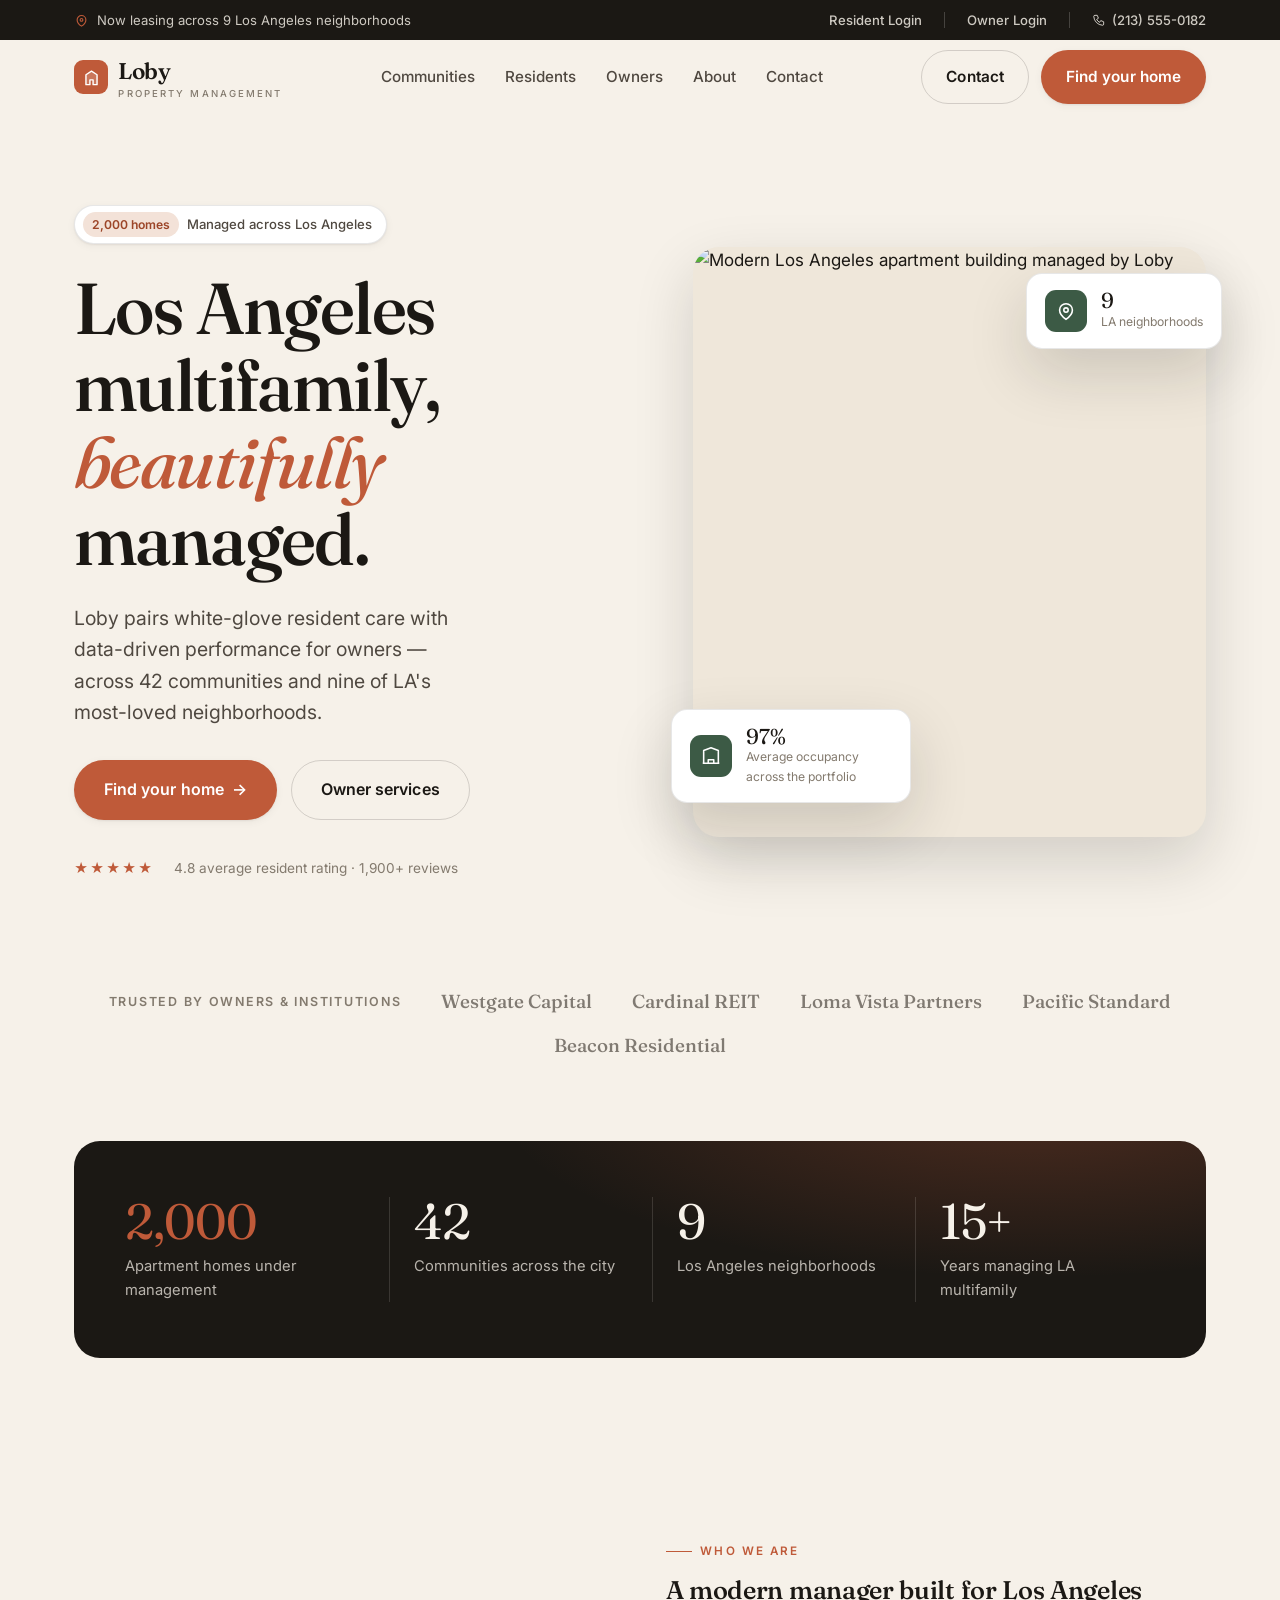
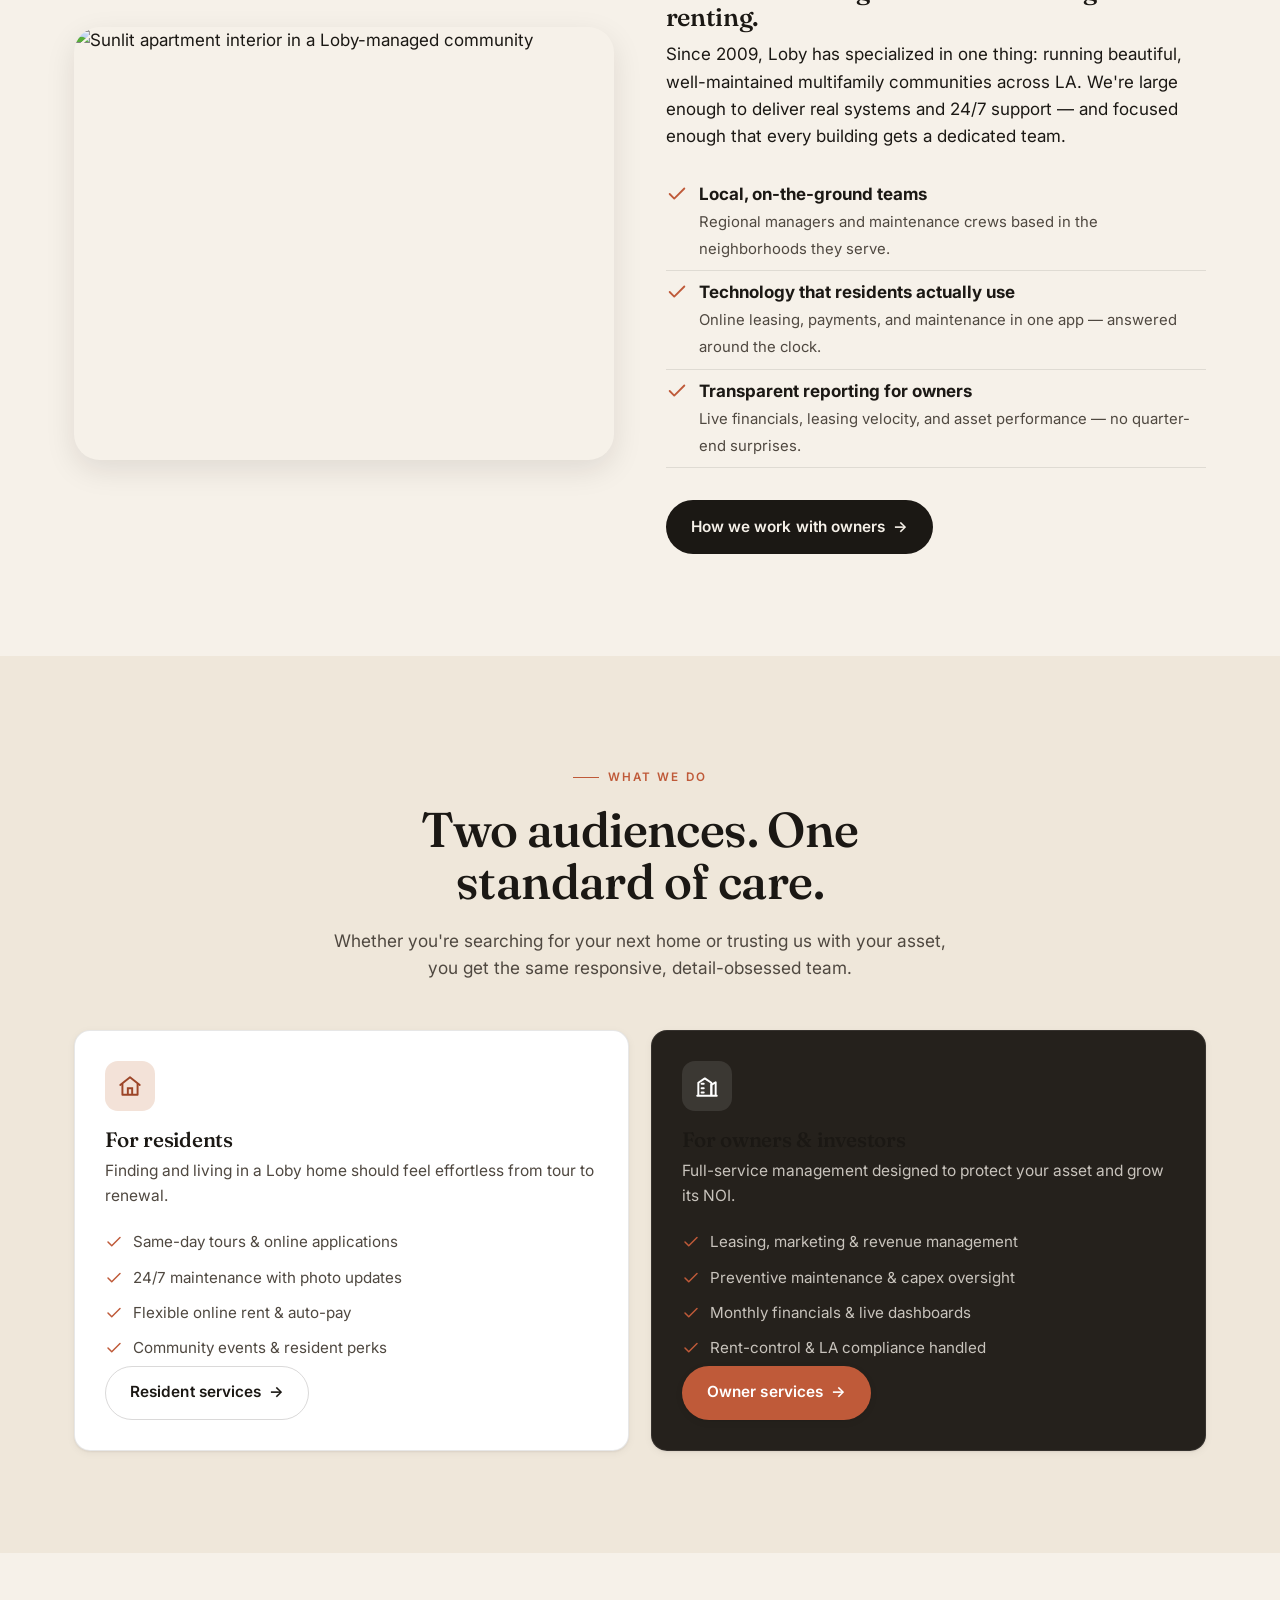
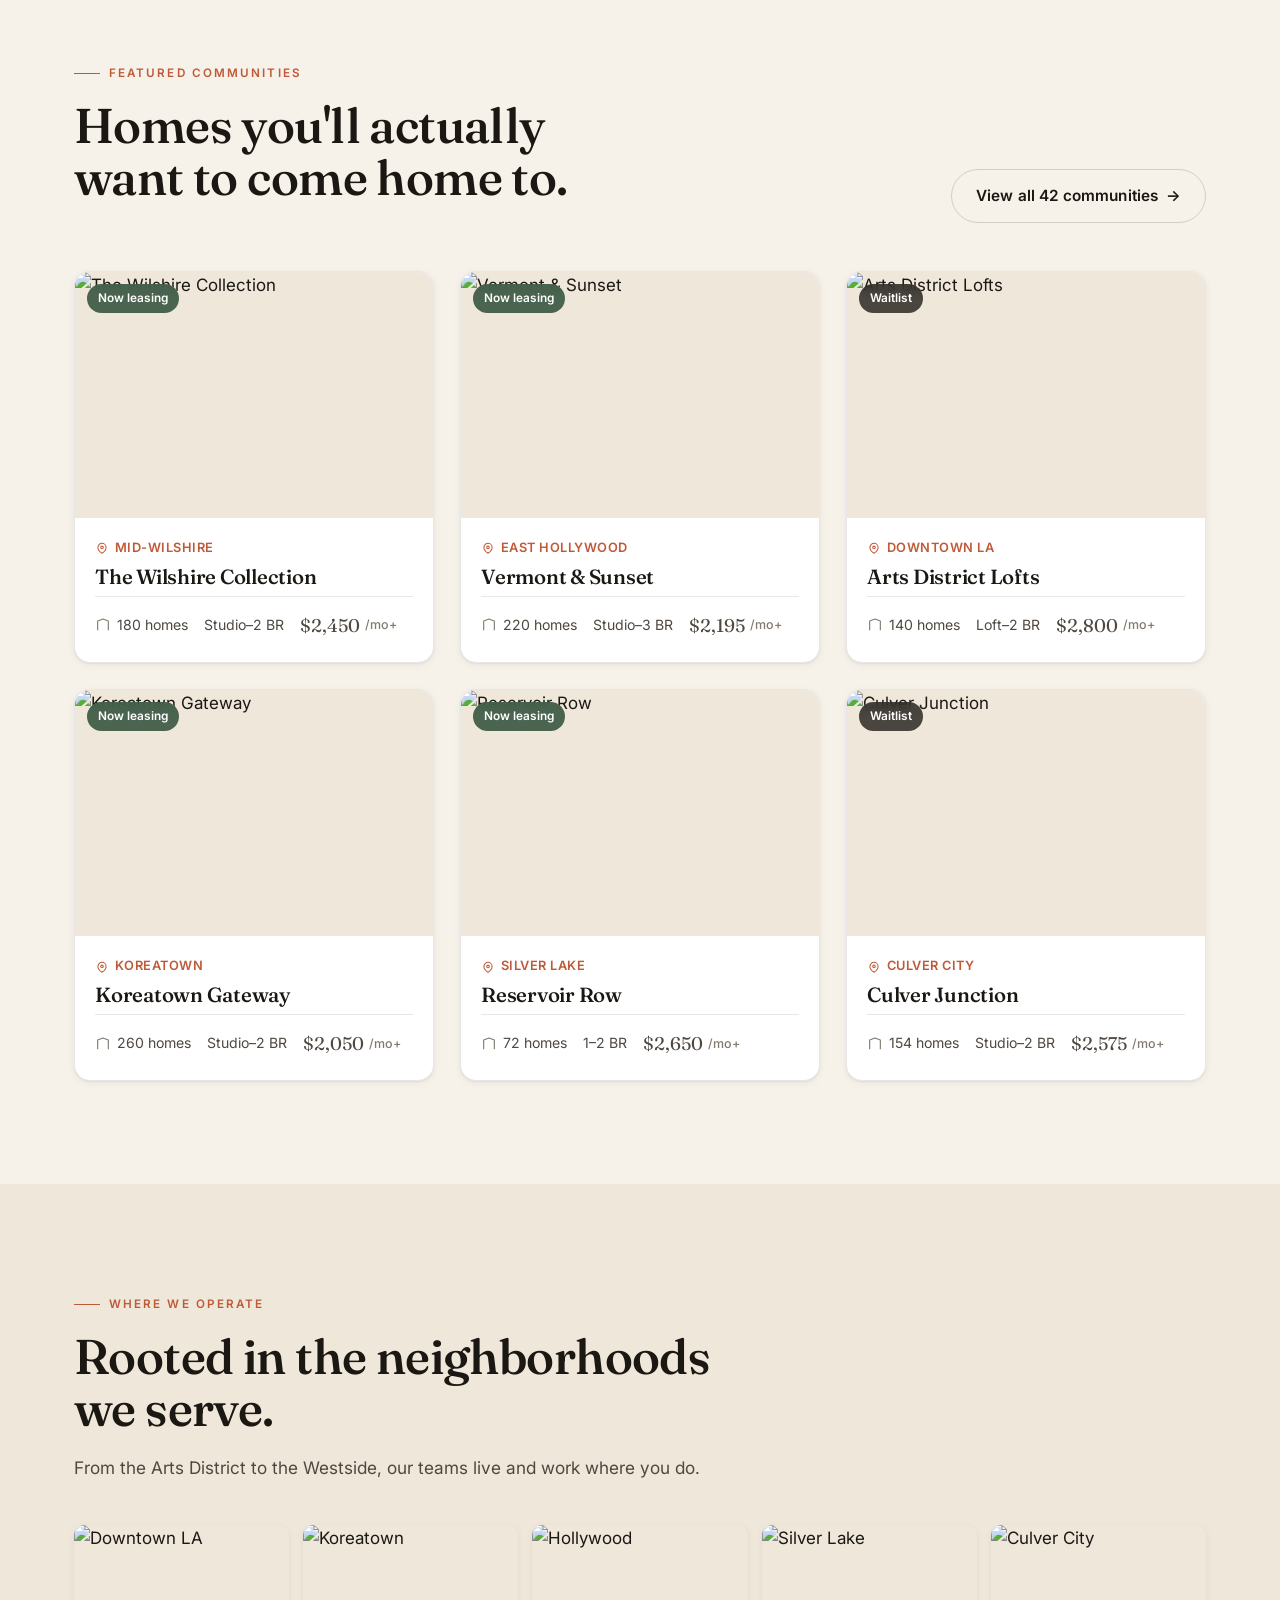
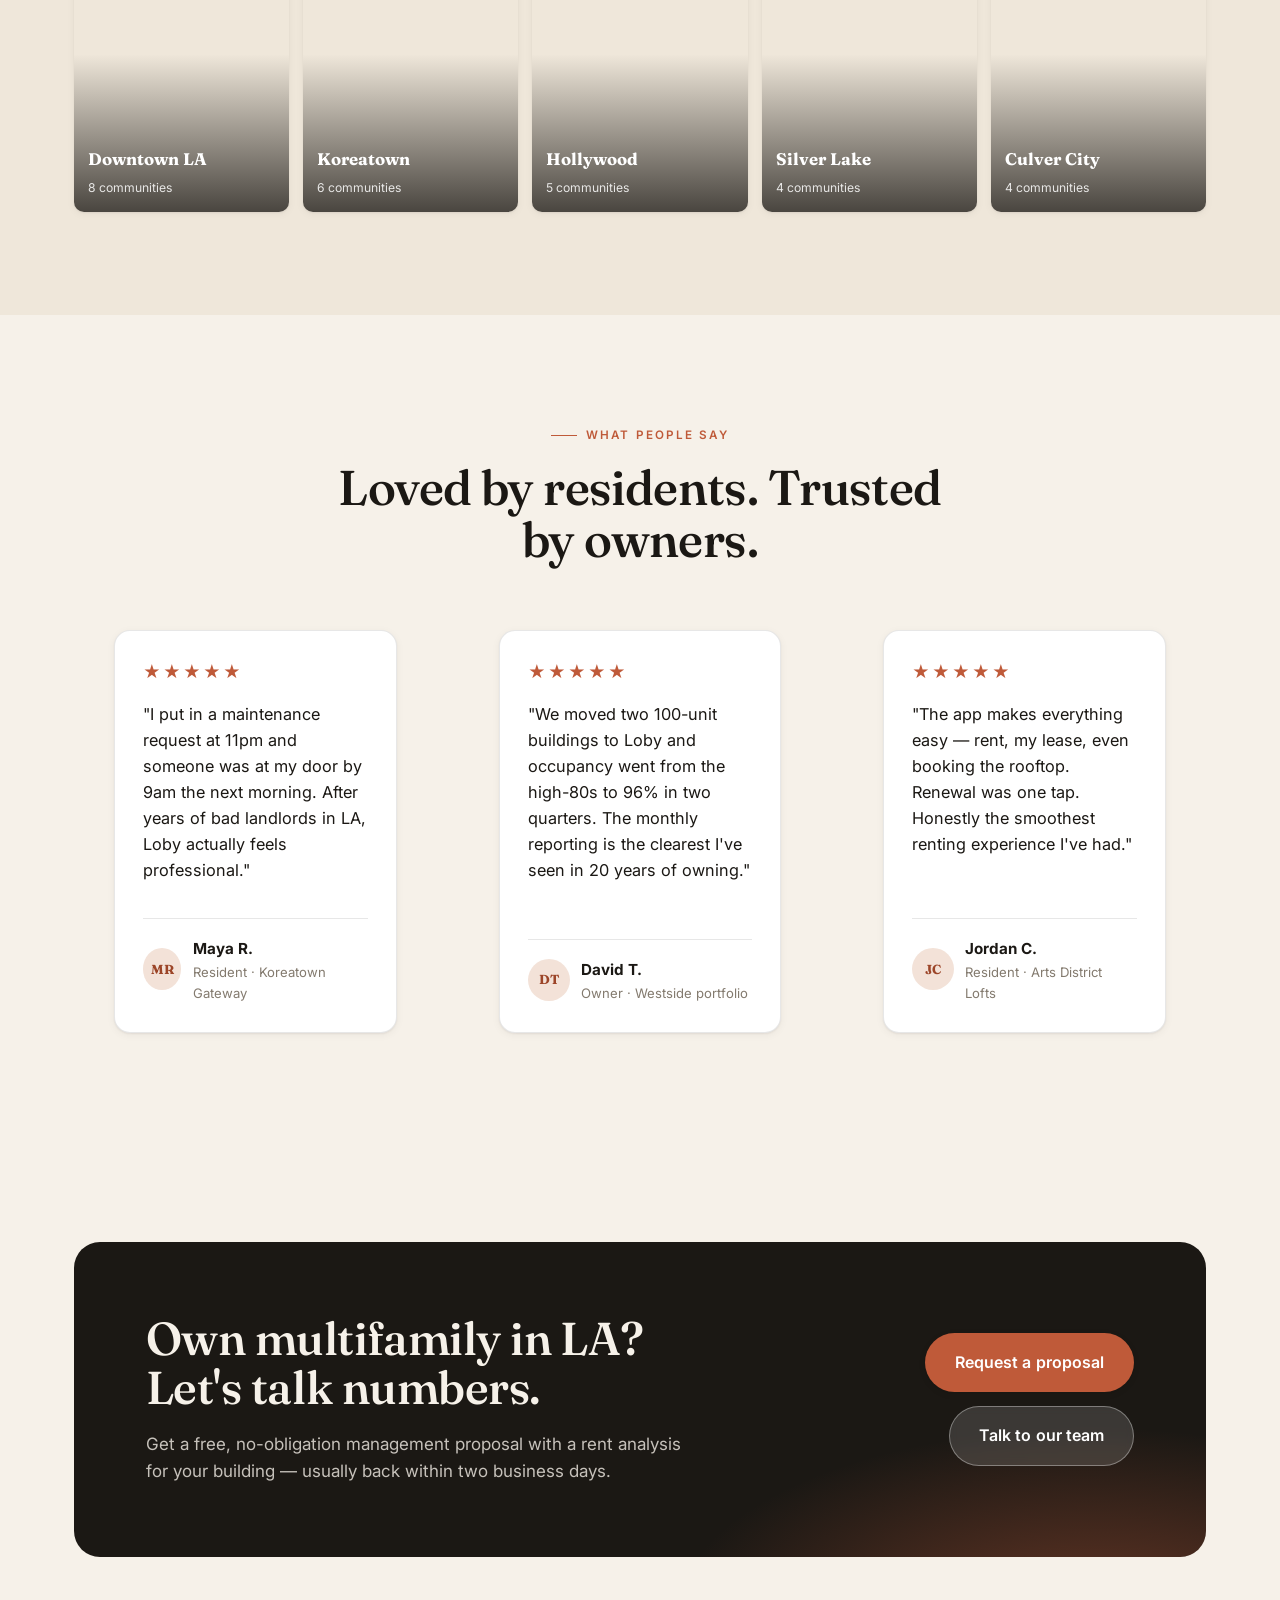
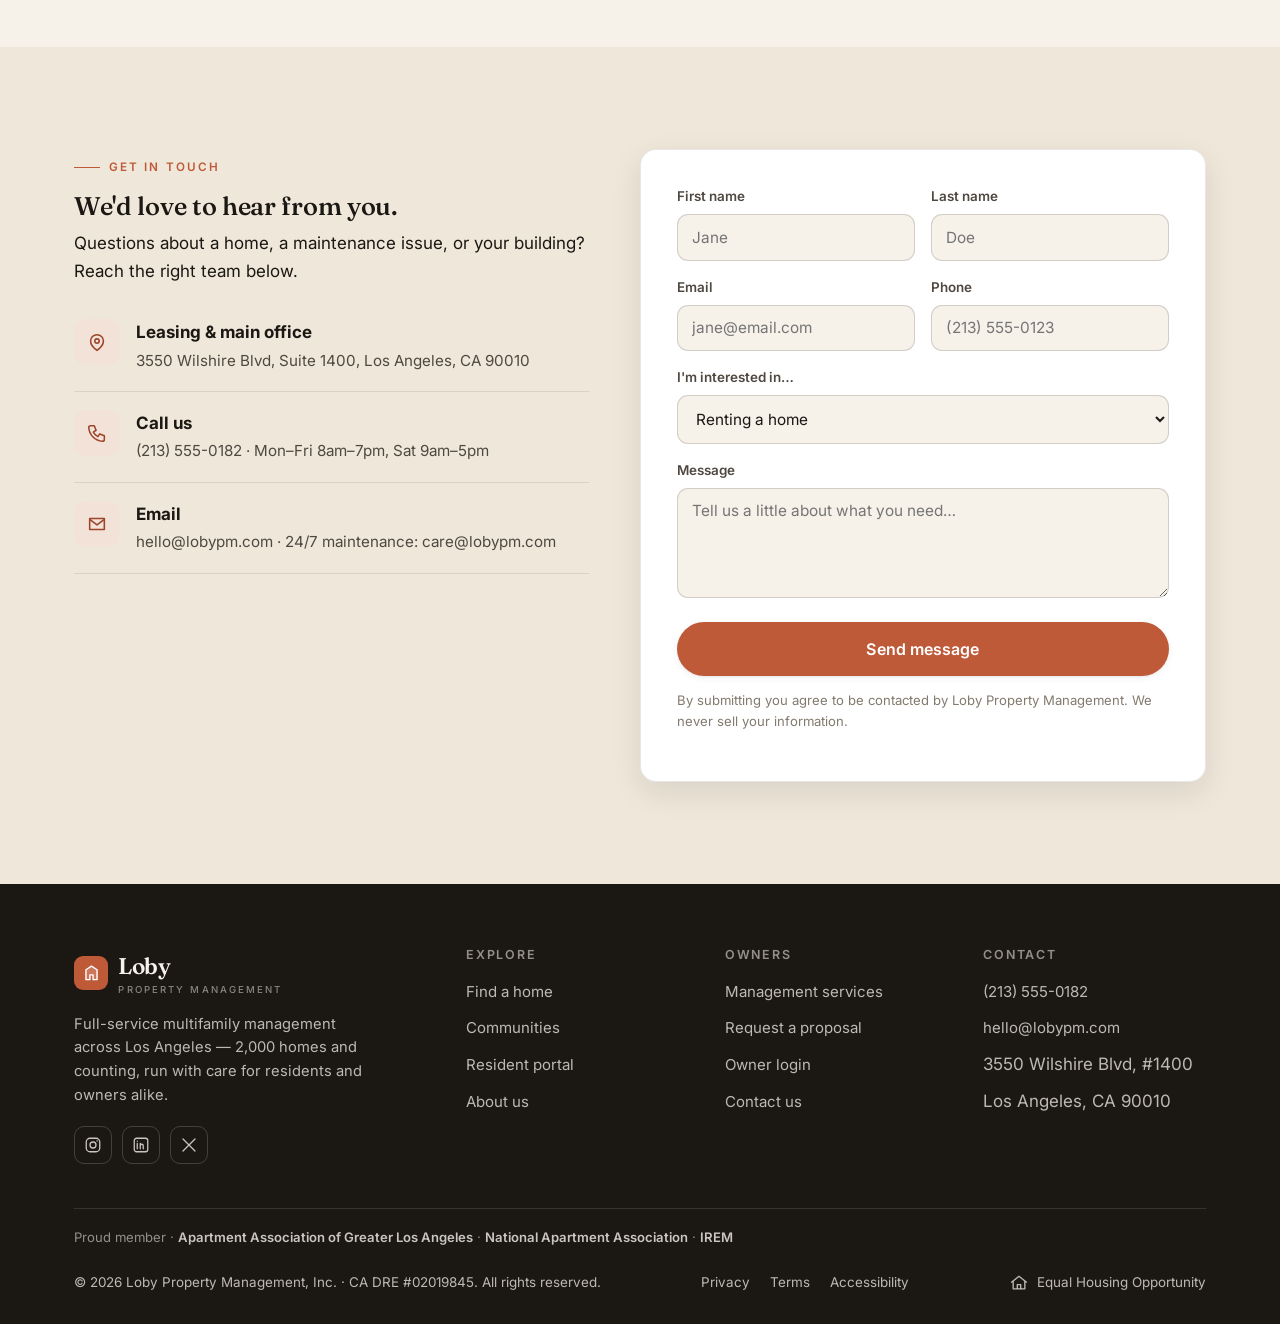
==== commit c512afc8: "Rebrand to Loby, add clickable property detail pages, corporate chrome - Rename Lobby -> Loby across" ====
--- a/index.html
+++ b/index.html
@@ -3,8 +3,8 @@
 <head>
 <meta charset="UTF-8" />
 <meta name="viewport" content="width=device-width, initial-scale=1.0" />
-<title>Lobby Property Management — Los Angeles Multifamily, Beautifully Managed</title>
-<meta name="description" content="Lobby Property Management operates 2,000 apartment homes across Los Angeles. White-glove resident care and data-driven returns for multifamily owners and investors." />
+<title>Loby Property Management — Los Angeles Multifamily, Beautifully Managed</title>
+<meta name="description" content="Loby Property Management operates 2,000 apartment homes across Los Angeles. White-glove resident care and data-driven returns for multifamily owners and investors." />
 <link rel="preconnect" href="https://fonts.googleapis.com" />
 <link rel="preconnect" href="https://fonts.gstatic.com" crossorigin />
 <link rel="preconnect" href="https://images.unsplash.com" />
@@ -13,32 +13,7 @@
 <link rel="icon" href="data:image/svg+xml,%3Csvg xmlns='http://www.w3.org/2000/svg' viewBox='0 0 100 100'%3E%3Crect width='100' height='100' rx='22' fill='%23bf5a39'/%3E%3Cpath d='M30 72V28h10v34h22v10z' fill='white'/%3E%3C/svg%3E" />
 </head>
 <body>
-
-<!-- ============ HEADER ============ -->
-<header class="site-header">
-  <div class="wrap nav">
-    <a class="brand" href="index.html" aria-label="Lobby Property Management home">
-      <span class="mark" aria-hidden="true">
-        <svg viewBox="0 0 24 24" fill="none"><path d="M5 21V8.5L12 4l7 4.5V21h-5v-6h-4v6H5Z" stroke="currentColor" stroke-width="1.8" stroke-linejoin="round" fill="rgba(255,255,255,.18)"/></svg>
-      </span>
-      <span>Lobby<small>Property Management</small></span>
-    </a>
-    <nav aria-label="Primary">
-      <ul class="nav-links">
-        <li><a href="properties.html">Properties</a></li>
-        <li><a href="residents.html">Residents</a></li>
-        <li><a href="owners.html">Owners</a></li>
-        <li><a href="index.html#about">About</a></li>
-        <li><a href="index.html#contact">Contact</a></li>
-      </ul>
-    </nav>
-    <div class="nav-cta">
-      <a class="btn btn-ghost" href="residents.html#portal">Resident Portal</a>
-      <a class="btn btn-primary" href="owners.html#proposal">Owner Login</a>
-    </div>
-    <button class="nav-toggle" aria-label="Menu" aria-expanded="false"><span></span><span></span><span></span></button>
-  </div>
-</header>
+<div id="header-root"></div>
 
 <main>
 <!-- ============ HERO ============ -->
@@ -47,7 +22,7 @@
     <div class="hero-copy reveal">
       <span class="hero-pill"><b>2,000 homes</b> Managed across Los Angeles</span>
       <h1>Los Angeles multifamily, <em>beautifully</em> managed.</h1>
-      <p class="lede">Lobby pairs white-glove resident care with data-driven performance for owners — across 42 communities and nine of LA's most-loved neighborhoods.</p>
+      <p class="lede">Loby pairs white-glove resident care with data-driven performance for owners — across 42 communities and nine of LA's most-loved neighborhoods.</p>
       <div class="hero-actions">
         <a class="btn btn-primary btn-lg" href="properties.html">Find your home <span class="arr">→</span></a>
         <a class="btn btn-ghost btn-lg" href="owners.html">Owner services</a>
@@ -59,7 +34,7 @@
     </div>
     <div class="hero-media reveal">
       <div class="frame">
-        <img src="https://images.unsplash.com/photo-1545324418-cc1a3fa10c00?auto=format&fit=crop&w=1100&q=75" alt="Modern Los Angeles apartment building managed by Lobby" loading="eager" />
+        <img src="https://images.unsplash.com/photo-1545324418-cc1a3fa10c00?auto=format&fit=crop&w=1100&q=75" alt="Modern Los Angeles apartment building managed by Loby" loading="eager" />
       </div>
       <div class="hero-badge top">
         <span class="ico" aria-hidden="true"><svg viewBox="0 0 24 24" fill="none"><path d="M12 21s-7-4.4-7-10a7 7 0 0 1 14 0c0 5.6-7 10-7 10Z" stroke="currentColor" stroke-width="1.7"/><circle cx="12" cy="11" r="2.4" stroke="currentColor" stroke-width="1.7"/></svg></span>
@@ -102,13 +77,13 @@
   <div class="wrap split">
     <div class="reveal">
       <div class="media-frame">
-        <img src="https://images.unsplash.com/photo-1502672260266-1c1ef2d93688?auto=format&fit=crop&w=1000&q=75" alt="Sunlit apartment interior in a Lobby-managed community" loading="lazy" />
+        <img src="https://images.unsplash.com/photo-1502672260266-1c1ef2d93688?auto=format&fit=crop&w=1000&q=75" alt="Sunlit apartment interior in a Loby-managed community" loading="lazy" />
       </div>
     </div>
     <div class="reveal">
       <span class="eyebrow">Who we are</span>
       <h2>A modern manager built for Los Angeles renting.</h2>
-      <p class="lede">Since 2009, Lobby has specialized in one thing: running beautiful, well-maintained multifamily communities across LA. We're large enough to deliver real systems and 24/7 support — and focused enough that every building gets a dedicated team.</p>
+      <p class="lede">Since 2009, Loby has specialized in one thing: running beautiful, well-maintained multifamily communities across LA. We're large enough to deliver real systems and 24/7 support — and focused enough that every building gets a dedicated team.</p>
       <ul class="checklist">
         <li><svg viewBox="0 0 24 24" fill="none"><path d="M20 6 9 17l-5-5" stroke="currentColor" stroke-width="2" stroke-linecap="round" stroke-linejoin="round"/></svg><div><b>Local, on-the-ground teams</b><span>Regional managers and maintenance crews based in the neighborhoods they serve.</span></div></li>
         <li><svg viewBox="0 0 24 24" fill="none"><path d="M20 6 9 17l-5-5" stroke="currentColor" stroke-width="2" stroke-linecap="round" stroke-linejoin="round"/></svg><div><b>Technology that residents actually use</b><span>Online leasing, payments, and maintenance in one app — answered around the clock.</span></div></li>
@@ -119,7 +94,7 @@
   </div>
 </section>
 
-<!-- ============ SERVICES (residents / owners) ============ -->
+<!-- ============ SERVICES ============ -->
 <section class="pad bg-cream2">
   <div class="wrap">
     <div class="section-head center reveal">
@@ -131,7 +106,7 @@
       <div class="feature-card reveal">
         <span class="ico" aria-hidden="true"><svg viewBox="0 0 24 24" fill="none"><path d="M3 11 12 4l9 7" stroke="currentColor" stroke-width="1.8" stroke-linecap="round" stroke-linejoin="round"/><path d="M5 10v10h14V10" stroke="currentColor" stroke-width="1.8" stroke-linejoin="round"/><path d="M10 20v-6h4v6" stroke="currentColor" stroke-width="1.8"/></svg></span>
         <h3>For residents</h3>
-        <p>Finding and living in a Lobby home should feel effortless from tour to renewal.</p>
+        <p>Finding and living in a Loby home should feel effortless from tour to renewal.</p>
         <ul class="feature-list">
           <li><svg viewBox="0 0 24 24" fill="none"><path d="M20 6 9 17l-5-5" stroke="currentColor" stroke-width="2" stroke-linecap="round" stroke-linejoin="round"/></svg> Same-day tours &amp; online applications</li>
           <li><svg viewBox="0 0 24 24" fill="none"><path d="M20 6 9 17l-5-5" stroke="currentColor" stroke-width="2" stroke-linecap="round" stroke-linejoin="round"/></svg> 24/7 maintenance with photo updates</li>
@@ -156,7 +131,7 @@
   </div>
 </section>
 
-<!-- ============ FEATURED PROPERTIES ============ -->
+<!-- ============ FEATURED PROPERTIES (data-driven) ============ -->
 <section class="pad">
   <div class="wrap">
     <div class="section-head reveal" style="display:flex;justify-content:space-between;align-items:flex-end;max-width:none;gap:24px;flex-wrap:wrap;">
@@ -166,81 +141,7 @@
       </div>
       <a class="btn btn-ghost" href="properties.html">View all 42 communities <span class="arr">→</span></a>
     </div>
-    <div class="prop-grid">
-
-      <article class="prop-card reveal">
-        <div class="ph"><span class="tag avail">Now leasing</span><img src="https://images.unsplash.com/photo-1512917774080-9991f1c4c750?auto=format&fit=crop&w=800&q=72" alt="The Wilshire Collection exterior" loading="lazy" /></div>
-        <div class="body">
-          <span class="loc"><svg viewBox="0 0 24 24" fill="none"><path d="M12 21s-7-4.4-7-10a7 7 0 0 1 14 0c0 5.6-7 10-7 10Z" stroke="currentColor" stroke-width="1.8"/><circle cx="12" cy="11" r="2.2" stroke="currentColor" stroke-width="1.8"/></svg> Mid-Wilshire</span>
-          <h3>The Wilshire Collection</h3>
-          <div class="meta">
-            <span><svg viewBox="0 0 24 24" fill="none"><path d="M4 20V6l8-3 8 3v14" stroke="currentColor" stroke-width="1.7" stroke-linejoin="round"/></svg> 180 homes</span>
-            <span class="price">$2,450<small>/mo+</small></span>
-          </div>
-        </div>
-      </article>
-
-      <article class="prop-card reveal">
-        <div class="ph"><span class="tag avail">Now leasing</span><img src="https://images.unsplash.com/photo-1486406146926-c627a92ad1ab?auto=format&fit=crop&w=800&q=72" alt="Vermont &amp; Sunset exterior" loading="lazy" /></div>
-        <div class="body">
-          <span class="loc"><svg viewBox="0 0 24 24" fill="none"><path d="M12 21s-7-4.4-7-10a7 7 0 0 1 14 0c0 5.6-7 10-7 10Z" stroke="currentColor" stroke-width="1.8"/><circle cx="12" cy="11" r="2.2" stroke="currentColor" stroke-width="1.8"/></svg> East Hollywood</span>
-          <h3>Vermont &amp; Sunset</h3>
-          <div class="meta">
-            <span><svg viewBox="0 0 24 24" fill="none"><path d="M4 20V6l8-3 8 3v14" stroke="currentColor" stroke-width="1.7" stroke-linejoin="round"/></svg> 220 homes</span>
-            <span class="price">$2,195<small>/mo+</small></span>
-          </div>
-        </div>
-      </article>
-
-      <article class="prop-card reveal">
-        <div class="ph"><span class="tag">Waitlist</span><img src="https://images.unsplash.com/photo-1515896769750-31548aa180ed?auto=format&fit=crop&w=800&q=72" alt="Arts District Lofts exterior" loading="lazy" /></div>
-        <div class="body">
-          <span class="loc"><svg viewBox="0 0 24 24" fill="none"><path d="M12 21s-7-4.4-7-10a7 7 0 0 1 14 0c0 5.6-7 10-7 10Z" stroke="currentColor" stroke-width="1.8"/><circle cx="12" cy="11" r="2.2" stroke="currentColor" stroke-width="1.8"/></svg> Downtown LA</span>
-          <h3>Arts District Lofts</h3>
-          <div class="meta">
-            <span><svg viewBox="0 0 24 24" fill="none"><path d="M4 20V6l8-3 8 3v14" stroke="currentColor" stroke-width="1.7" stroke-linejoin="round"/></svg> 140 homes</span>
-            <span class="price">$2,800<small>/mo+</small></span>
-          </div>
-        </div>
-      </article>
-
-      <article class="prop-card reveal">
-        <div class="ph"><span class="tag avail">Now leasing</span><img src="https://images.unsplash.com/photo-1564013799919-ab600027ffc6?auto=format&fit=crop&w=800&q=72" alt="Koreatown Gateway exterior" loading="lazy" /></div>
-        <div class="body">
-          <span class="loc"><svg viewBox="0 0 24 24" fill="none"><path d="M12 21s-7-4.4-7-10a7 7 0 0 1 14 0c0 5.6-7 10-7 10Z" stroke="currentColor" stroke-width="1.8"/><circle cx="12" cy="11" r="2.2" stroke="currentColor" stroke-width="1.8"/></svg> Koreatown</span>
-          <h3>Koreatown Gateway</h3>
-          <div class="meta">
-            <span><svg viewBox="0 0 24 24" fill="none"><path d="M4 20V6l8-3 8 3v14" stroke="currentColor" stroke-width="1.7" stroke-linejoin="round"/></svg> 260 homes</span>
-            <span class="price">$2,050<small>/mo+</small></span>
-          </div>
-        </div>
-      </article>
-
-      <article class="prop-card reveal">
-        <div class="ph"><span class="tag avail">Now leasing</span><img src="https://images.unsplash.com/photo-1502005229762-cf1b2da7c5d6?auto=format&fit=crop&w=800&q=72" alt="Silver Lake Reservoir exterior" loading="lazy" /></div>
-        <div class="body">
-          <span class="loc"><svg viewBox="0 0 24 24" fill="none"><path d="M12 21s-7-4.4-7-10a7 7 0 0 1 14 0c0 5.6-7 10-7 10Z" stroke="currentColor" stroke-width="1.8"/><circle cx="12" cy="11" r="2.2" stroke="currentColor" stroke-width="1.8"/></svg> Silver Lake</span>
-          <h3>Reservoir Row</h3>
-          <div class="meta">
-            <span><svg viewBox="0 0 24 24" fill="none"><path d="M4 20V6l8-3 8 3v14" stroke="currentColor" stroke-width="1.7" stroke-linejoin="round"/></svg> 72 homes</span>
-            <span class="price">$2,650<small>/mo+</small></span>
-          </div>
-        </div>
-      </article>
-
-      <article class="prop-card reveal">
-        <div class="ph"><span class="tag">Waitlist</span><img src="https://images.unsplash.com/photo-1560448204-e02f11c3d0e2?auto=format&fit=crop&w=800&q=72" alt="Culver Junction exterior" loading="lazy" /></div>
-        <div class="body">
-          <span class="loc"><svg viewBox="0 0 24 24" fill="none"><path d="M12 21s-7-4.4-7-10a7 7 0 0 1 14 0c0 5.6-7 10-7 10Z" stroke="currentColor" stroke-width="1.8"/><circle cx="12" cy="11" r="2.2" stroke="currentColor" stroke-width="1.8"/></svg> Culver City</span>
-          <h3>Culver Junction</h3>
-          <div class="meta">
-            <span><svg viewBox="0 0 24 24" fill="none"><path d="M4 20V6l8-3 8 3v14" stroke="currentColor" stroke-width="1.7" stroke-linejoin="round"/></svg> 154 homes</span>
-            <span class="price">$2,575<small>/mo+</small></span>
-          </div>
-        </div>
-      </article>
-
-    </div>
+    <div class="prop-grid" id="featured-grid"></div>
   </div>
 </section>
 
@@ -272,12 +173,12 @@
     <div class="quotes">
       <figure class="quote reveal">
         <div class="stars">★★★★★</div>
-        <p>"I put in a maintenance request at 11pm and someone was at my door by 9am the next morning. After years of bad landlords in LA, Lobby actually feels professional."</p>
+        <p>"I put in a maintenance request at 11pm and someone was at my door by 9am the next morning. After years of bad landlords in LA, Loby actually feels professional."</p>
         <figcaption class="who"><span class="av">MR</span><div><b>Maya R.</b><span>Resident · Koreatown Gateway</span></div></figcaption>
       </figure>
       <figure class="quote reveal">
         <div class="stars">★★★★★</div>
-        <p>"We moved two 100-unit buildings to Lobby and occupancy went from the high-80s to 96% in two quarters. The monthly reporting is the clearest I've seen in 20 years of owning."</p>
+        <p>"We moved two 100-unit buildings to Loby and occupancy went from the high-80s to 96% in two quarters. The monthly reporting is the clearest I've seen in 20 years of owning."</p>
         <figcaption class="who"><span class="av">DT</span><div><b>David T.</b><span>Owner · Westside portfolio</span></div></figcaption>
       </figure>
       <figure class="quote reveal">
@@ -322,12 +223,12 @@
       </div>
       <div class="row">
         <span class="ico" aria-hidden="true"><svg viewBox="0 0 24 24" fill="none"><path d="M4 6h16v12H4z" stroke="currentColor" stroke-width="1.7" stroke-linejoin="round"/><path d="m4 7 8 6 8-6" stroke="currentColor" stroke-width="1.7" stroke-linejoin="round"/></svg></span>
-        <div><b>Email</b><span>hello@lobbypm.com · 24/7 maintenance: care@lobbypm.com</span></div>
+        <div><b>Email</b><span>hello@lobypm.com · 24/7 maintenance: care@lobypm.com</span></div>
       </div>
     </div>
     <div class="reveal">
       <form class="form-card" data-demo>
-        <div class="form-ok">Thanks — your message has been received. A Lobby team member will be in touch shortly. (Demo form — nothing is actually sent.)</div>
+        <div class="form-ok">Thanks — your message has been received. A Loby team member will be in touch shortly.</div>
         <div class="field-row">
           <div class="field"><label for="fn">First name</label><input id="fn" name="fn" type="text" placeholder="Jane" required /></div>
           <div class="field"><label for="ln">Last name</label><input id="ln" name="ln" type="text" placeholder="Doe" required /></div>
@@ -342,73 +243,21 @@
             <option>Renting a home</option>
             <option>Management for my building</option>
             <option>An existing resident matter</option>
-            <option>Careers at Lobby</option>
+            <option>Careers at Loby</option>
             <option>Something else</option>
           </select>
         </div>
         <div class="field"><label for="msg">Message</label><textarea id="msg" name="msg" placeholder="Tell us a little about what you need…"></textarea></div>
         <button class="btn btn-primary btn-lg" type="submit" style="width:100%;">Send message</button>
-        <p class="form-note">By submitting you agree to be contacted by Lobby Property Management. We never sell your information.</p>
+        <p class="form-note">By submitting you agree to be contacted by Loby Property Management. We never sell your information.</p>
       </form>
     </div>
   </div>
 </section>
 </main>
 
-<!-- ============ FOOTER ============ -->
-<footer class="site-footer">
-  <div class="wrap">
-    <div class="footer-grid">
-      <div class="footer-about">
-        <a class="brand" href="index.html">
-          <span class="mark" aria-hidden="true"><svg viewBox="0 0 24 24" fill="none"><path d="M5 21V8.5L12 4l7 4.5V21h-5v-6h-4v6H5Z" stroke="currentColor" stroke-width="1.8" stroke-linejoin="round" fill="rgba(255,255,255,.18)"/></svg></span>
-          <span>Lobby<small>Property Management</small></span>
-        </a>
-        <p>Full-service multifamily management across Los Angeles — 2,000 homes and counting, run with care for residents and owners alike.</p>
-        <div class="footer-social">
-          <a href="#" aria-label="Instagram"><svg viewBox="0 0 24 24" fill="none"><rect x="3" y="3" width="18" height="18" rx="5" stroke="currentColor" stroke-width="1.7"/><circle cx="12" cy="12" r="4" stroke="currentColor" stroke-width="1.7"/><circle cx="17.5" cy="6.5" r="1" fill="currentColor"/></svg></a>
-          <a href="#" aria-label="LinkedIn"><svg viewBox="0 0 24 24" fill="none"><rect x="3" y="3" width="18" height="18" rx="3" stroke="currentColor" stroke-width="1.7"/><path d="M7 10v7M7 7v.01M11 17v-4a2 2 0 0 1 4 0v4M11 17v-7" stroke="currentColor" stroke-width="1.7" stroke-linecap="round"/></svg></a>
-          <a href="#" aria-label="X"><svg viewBox="0 0 24 24" fill="none"><path d="M4 4l16 16M20 4 4 20" stroke="currentColor" stroke-width="1.7" stroke-linecap="round"/></svg></a>
-        </div>
-      </div>
-      <div class="footer-col">
-        <h4>Explore</h4>
-        <ul>
-          <li><a href="properties.html">Find a home</a></li>
-          <li><a href="properties.html">Communities</a></li>
-          <li><a href="residents.html">Resident portal</a></li>
-          <li><a href="index.html#about">About us</a></li>
-        </ul>
-      </div>
-      <div class="footer-col">
-        <h4>Owners</h4>
-        <ul>
-          <li><a href="owners.html">Management services</a></li>
-          <li><a href="owners.html#proposal">Request a proposal</a></li>
-          <li><a href="owners.html">Owner login</a></li>
-          <li><a href="index.html#contact">Contact us</a></li>
-        </ul>
-      </div>
-      <div class="footer-col">
-        <h4>Contact</h4>
-        <ul>
-          <li><a href="tel:+12135550182">(213) 555-0182</a></li>
-          <li><a href="mailto:hello@lobbypm.com">hello@lobbypm.com</a></li>
-          <li>3550 Wilshire Blvd, #1400</li>
-          <li>Los Angeles, CA 90010</li>
-        </ul>
-      </div>
-    </div>
-    <div class="footer-bottom">
-      <span>© <span id="year">2026</span> Lobby Property Management, Inc. · CA DRE #02019845. All rights reserved.</span>
-      <span class="eho">
-        <svg viewBox="0 0 24 24" fill="none"><path d="M3 11 12 4l9 7" stroke="currentColor" stroke-width="1.6" stroke-linecap="round" stroke-linejoin="round"/><path d="M5 10v9h14v-9" stroke="currentColor" stroke-width="1.6" stroke-linejoin="round"/><path d="M10 19v-5h4v5" stroke="currentColor" stroke-width="1.6"/></svg>
-        Equal Housing Opportunity
-      </span>
-    </div>
-  </div>
-</footer>
-
-<script src="app.js"></script>
+<div id="footer-root"></div>
+<script src="data.js"></script>
+<script src="site.js"></script>
 </body>
 </html>
--- a/styles.css
+++ b/styles.css
@@ -1,5 +1,5 @@
 /* =========================================================
-   Lobby Property Management — global styles
+   Loby Property Management — global styles
    ========================================================= */
 
 :root {
@@ -497,3 +497,119 @@
   .hero-badge { left: 0; }
   .wrap { padding: 0 18px; }
 }
+
+/* =========================================================
+   v2 additions — corporate chrome, property detail, legal
+   ========================================================= */
+
+/* Utility bar */
+.utility-bar { background: var(--ink); color: rgba(246,241,233,.82); font-size: .82rem; }
+.utility-bar .wrap { display:flex; align-items:center; justify-content:space-between; height: 40px; gap:16px; }
+.utility-bar .ub-left { display:flex; align-items:center; gap:.5rem; }
+.utility-bar .ub-left svg { width:15px; height:15px; color: var(--accent); }
+.utility-bar .ub-right { display:flex; align-items:center; gap: 22px; }
+.utility-bar a { color: rgba(246,241,233,.82); font-weight:500; transition: color .15s ease; display:inline-flex; align-items:center; gap:.4rem; }
+.utility-bar a:hover { color:#fff; }
+.utility-bar a svg { width:14px; height:14px; }
+.utility-bar .sep { width:1px; height:16px; background: rgba(246,241,233,.2); }
+@media (max-width: 860px){ .utility-bar .ub-left{ display:none; } .utility-bar .wrap{ justify-content:center; } }
+@media (max-width: 520px){ .utility-bar .ub-right{ gap:14px; } .utility-bar .ub-right .ghost-sm{ display:none; } }
+
+/* Detail: title block */
+.detail-head { padding: clamp(26px,4vw,44px) 0 8px; }
+.detail-head .top { display:flex; justify-content:space-between; align-items:flex-end; gap:24px; flex-wrap:wrap; }
+.detail-head h1 { font-size: clamp(2.1rem, 4.5vw, 3.2rem); margin-bottom:.2em; }
+.detail-head .loc { color: var(--accent); font-weight:600; text-transform:uppercase; letter-spacing:.04em; font-size:.82rem; display:inline-flex; align-items:center; gap:.4rem; }
+.detail-head .loc svg{width:15px;height:15px;}
+.detail-head .addr { color: var(--ink-soft); font-size:.98rem; margin-top:.4rem; }
+.detail-head .price-tag { text-align:right; }
+.detail-head .price-tag .lbl { font-size:.78rem; color:var(--muted); text-transform:uppercase; letter-spacing:.08em; }
+.detail-head .price-tag .val { font-family:var(--serif); font-size: clamp(1.5rem,3vw,2.1rem); line-height:1.1; }
+.detail-actions { display:flex; gap:12px; margin-top:18px; flex-wrap:wrap; }
+.status-badge { display:inline-flex; align-items:center; gap:.4rem; font-size:.8rem; font-weight:600; padding:.3rem .8rem; border-radius:999px; }
+.status-badge.avail { background: var(--accent-soft); color: var(--accent-dark); }
+.status-badge.wait { background: rgba(60,90,69,.12); color: var(--green); }
+.status-badge::before { content:""; width:7px; height:7px; border-radius:50%; background: currentColor; }
+
+/* Gallery */
+.gallery { padding: 18px 0 8px; }
+.gallery-main { border-radius: var(--radius-lg); overflow:hidden; box-shadow: var(--shadow-md); aspect-ratio: 16/8; background: var(--cream-2); }
+.gallery-main img { width:100%; height:100%; object-fit: cover; }
+.gallery-thumbs { display:grid; grid-template-columns: repeat(5,1fr); gap:12px; margin-top:12px; }
+.gallery-thumbs button { padding:0; border:2px solid transparent; border-radius: 12px; overflow:hidden; cursor:pointer; background:none; aspect-ratio: 16/11; }
+.gallery-thumbs img { width:100%; height:100%; object-fit:cover; display:block; transition: opacity .15s ease; }
+.gallery-thumbs button:hover img { opacity:.85; }
+.gallery-thumbs button.active { border-color: var(--accent); }
+@media (max-width:600px){ .gallery-thumbs{ grid-template-columns: repeat(4,1fr);} .gallery-main{aspect-ratio:16/10;} }
+
+/* Detail facts strip */
+.facts { display:grid; grid-template-columns: repeat(6,1fr); gap:0; background: var(--card); border:1px solid var(--line); border-radius: var(--radius); overflow:hidden; box-shadow: var(--shadow-sm); margin: 28px 0; }
+.fact { padding:20px 18px; border-right:1px solid var(--line); }
+.fact:last-child{ border-right:0; }
+.fact .ft-l { font-size:.74rem; text-transform:uppercase; letter-spacing:.08em; color:var(--muted); margin-bottom:.3rem; }
+.fact .ft-v { font-family:var(--serif); font-size:1.15rem; }
+@media (max-width:900px){ .facts{ grid-template-columns: repeat(3,1fr);} .fact:nth-child(3){border-right:0;} .fact:nth-child(n+4){border-top:1px solid var(--line);} }
+@media (max-width:520px){ .facts{ grid-template-columns: repeat(2,1fr);} .fact{border-right:1px solid var(--line)!important;} .fact:nth-child(even){border-right:0!important;} .fact:nth-child(n+3){border-top:1px solid var(--line);} }
+
+/* Detail two-column layout */
+.detail-grid { display:grid; grid-template-columns: 1fr 360px; gap: clamp(28px,4vw,52px); align-items:start; }
+.detail-main h2 { font-size: clamp(1.5rem,3vw,2.1rem); margin-top: 8px; }
+.detail-section { padding: 14px 0 28px; border-bottom:1px solid var(--line); }
+.detail-section:last-child{ border-bottom:0; }
+.detail-main p { color: var(--ink-soft); }
+
+/* Amenities */
+.amenity-grid { display:grid; grid-template-columns: repeat(3,1fr); gap:12px 24px; margin-top:18px; }
+.amenity-grid li { list-style:none; display:flex; align-items:center; gap:.6rem; color: var(--ink); font-size:.96rem; }
+.amenity-grid svg { width:20px; height:20px; color: var(--accent); flex:0 0 auto; }
+@media (max-width:600px){ .amenity-grid{ grid-template-columns: 1fr 1fr; } }
+
+/* Floor plans */
+.fp-list { display:flex; flex-direction:column; gap:14px; margin-top:18px; }
+.fp { display:grid; grid-template-columns: 1.4fr 1fr 1fr 1fr auto; align-items:center; gap:16px; background:var(--card); border:1px solid var(--line); border-radius: var(--radius-sm); padding:18px 20px; box-shadow: var(--shadow-sm); }
+.fp .fp-name { font-family:var(--serif); font-size:1.12rem; }
+.fp .fp-name span { display:block; font-family:var(--sans); font-size:.8rem; color:var(--muted); }
+.fp .fp-cell .k { font-size:.72rem; text-transform:uppercase; letter-spacing:.06em; color:var(--muted); }
+.fp .fp-cell .v { font-weight:600; }
+.fp .fp-rent { font-family:var(--serif); font-size:1.15rem; }
+.fp .fp-avail { font-size:.82rem; font-weight:600; }
+.fp .fp-avail.in { color: var(--green); }
+.fp .fp-avail.wl { color: var(--muted); }
+@media (max-width:760px){ .fp{ grid-template-columns: 1fr 1fr; } .fp .fp-name{ grid-column:1/-1; } .fp .btn{ grid-column:1/-1; width:100%; } }
+
+/* Map */
+.map-frame { border-radius: var(--radius); overflow:hidden; border:1px solid var(--line); box-shadow: var(--shadow-sm); margin-top:18px; }
+.map-frame iframe { width:100%; height:340px; border:0; display:block; }
+
+/* Sticky tour card */
+.tour-card { position: sticky; top: 96px; background:var(--card); border:1px solid var(--line); border-radius: var(--radius); box-shadow: var(--shadow-md); padding: 26px; }
+.tour-card h3 { font-size:1.3rem; }
+.tour-card .muted { color: var(--ink-soft); font-size:.92rem; }
+.tour-card .ph { font-family:var(--serif); font-size:1.4rem; margin:.2rem 0 1rem; }
+@media (max-width:920px){ .detail-grid{ grid-template-columns: 1fr; } .tour-card{ position: static; } }
+
+/* Similar */
+.similar { padding: clamp(40px,6vw,72px) 0; }
+
+/* Legal pages */
+.legal { padding: clamp(40px,6vw,80px) 0 clamp(56px,8vw,100px); }
+.legal-wrap { max-width: 800px; }
+.legal-wrap h2 { font-size: 1.5rem; margin-top: 2rem; }
+.legal-wrap h3 { font-size: 1.15rem; margin-top:1.4rem; }
+.legal-wrap p, .legal-wrap li { color: var(--ink-soft); }
+.legal-wrap ul { padding-left: 1.2rem; }
+.legal-wrap li { margin-bottom:.4rem; }
+.legal-updated { color: var(--muted); font-size:.9rem; }
+
+/* Footer legal row */
+.footer-legal { display:flex; gap:20px; flex-wrap:wrap; }
+.footer-legal a { font-size:.84rem; }
+.footer-assoc { font-size:.82rem; color: rgba(246,241,233,.55); padding-top:18px; }
+.footer-assoc b { color: rgba(246,241,233,.8); font-weight:600; }
+
+/* Mobile-only nav items (logins shown inside the mobile menu) */
+.nav-links .mobile-only { display: none; }
+@media (max-width: 860px) {
+  .site-header.menu-open .nav-links .mobile-only { display: block; }
+  .site-header.menu-open .nav-links .mobile-only a { color: var(--accent); font-weight: 600; }
+}
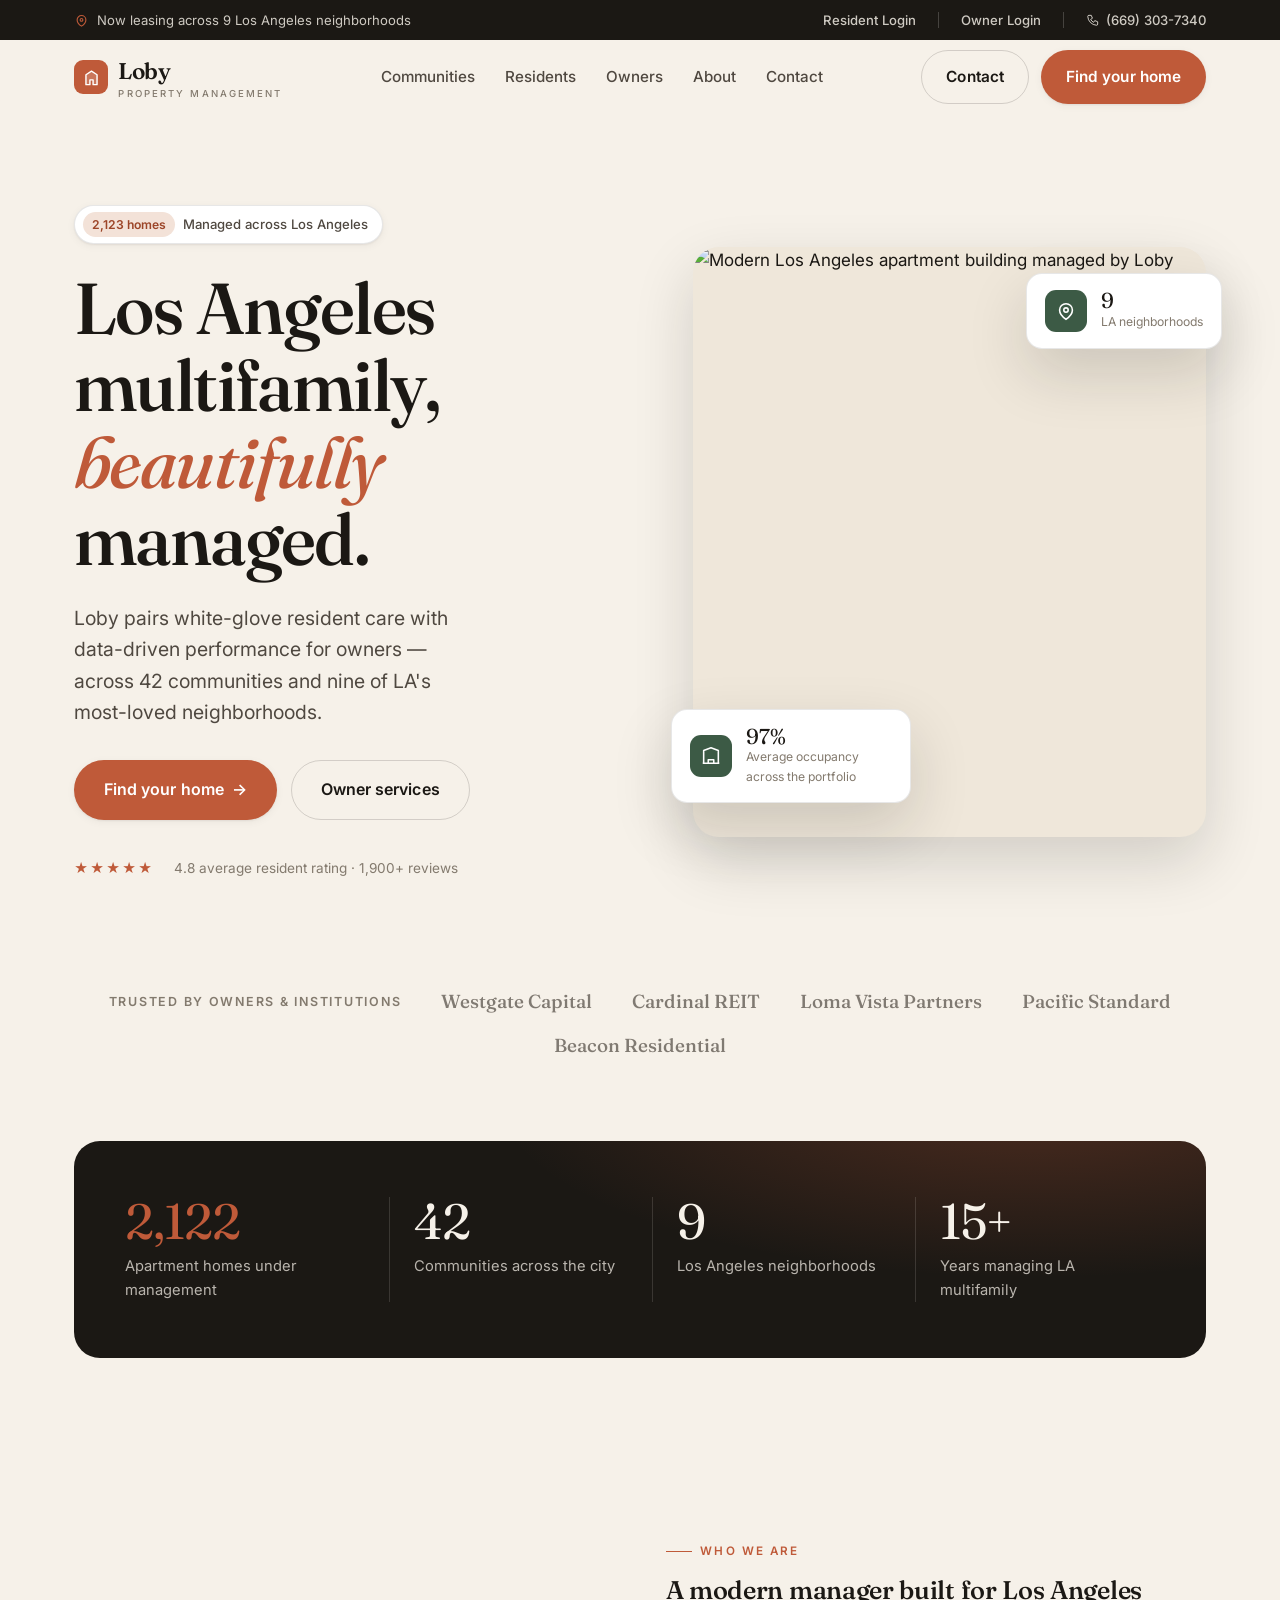
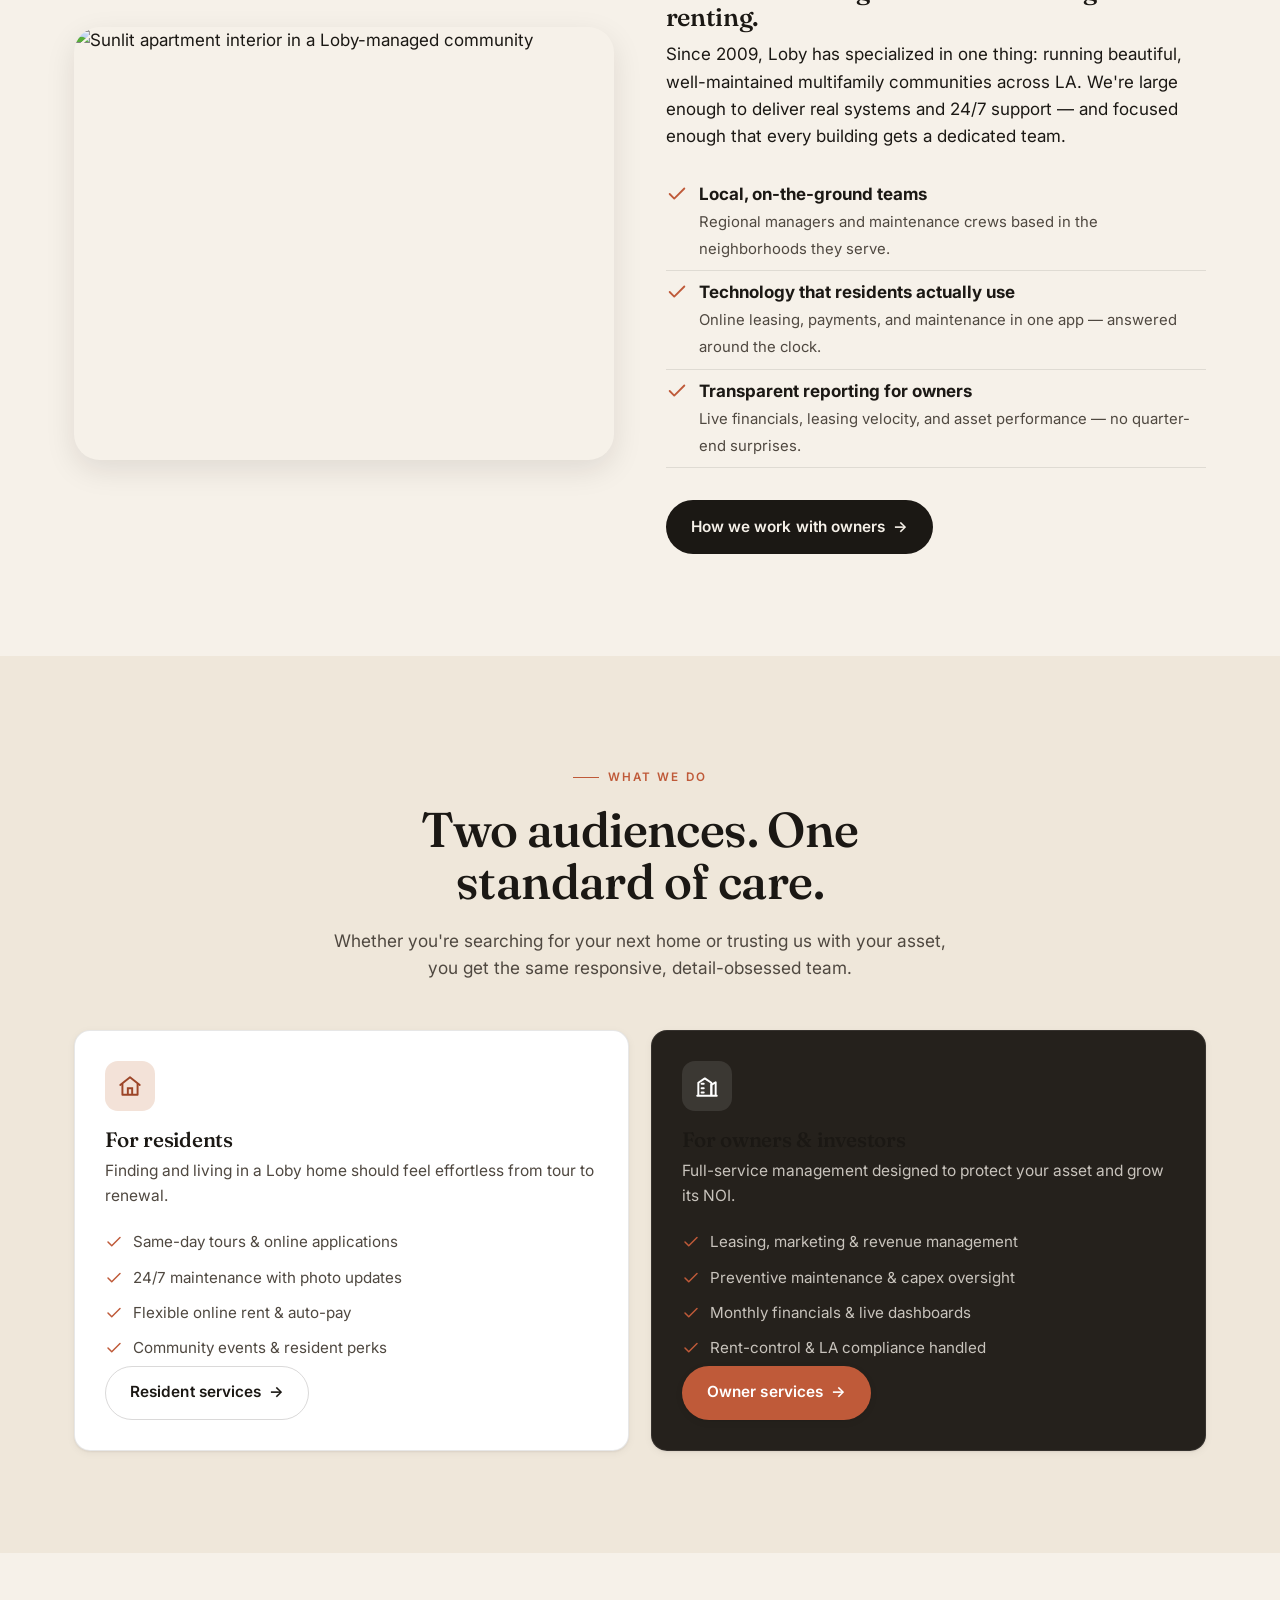
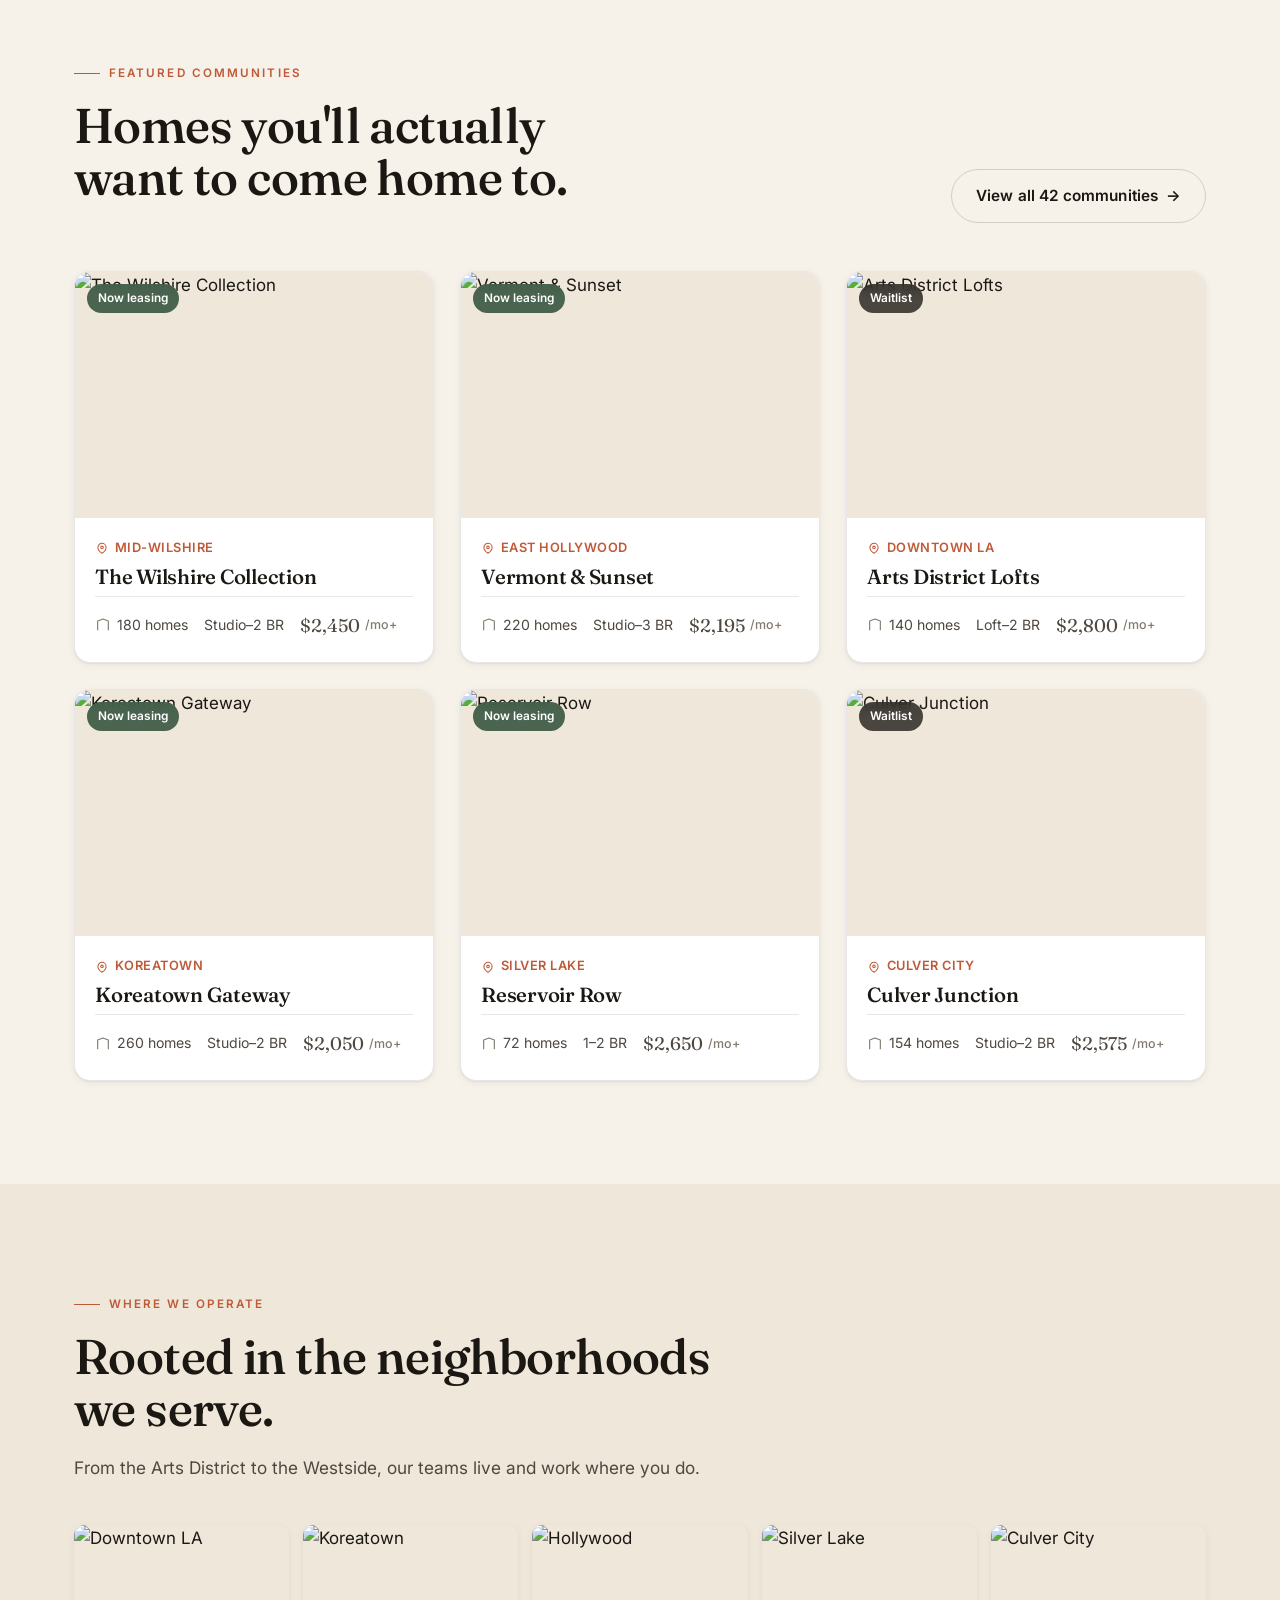
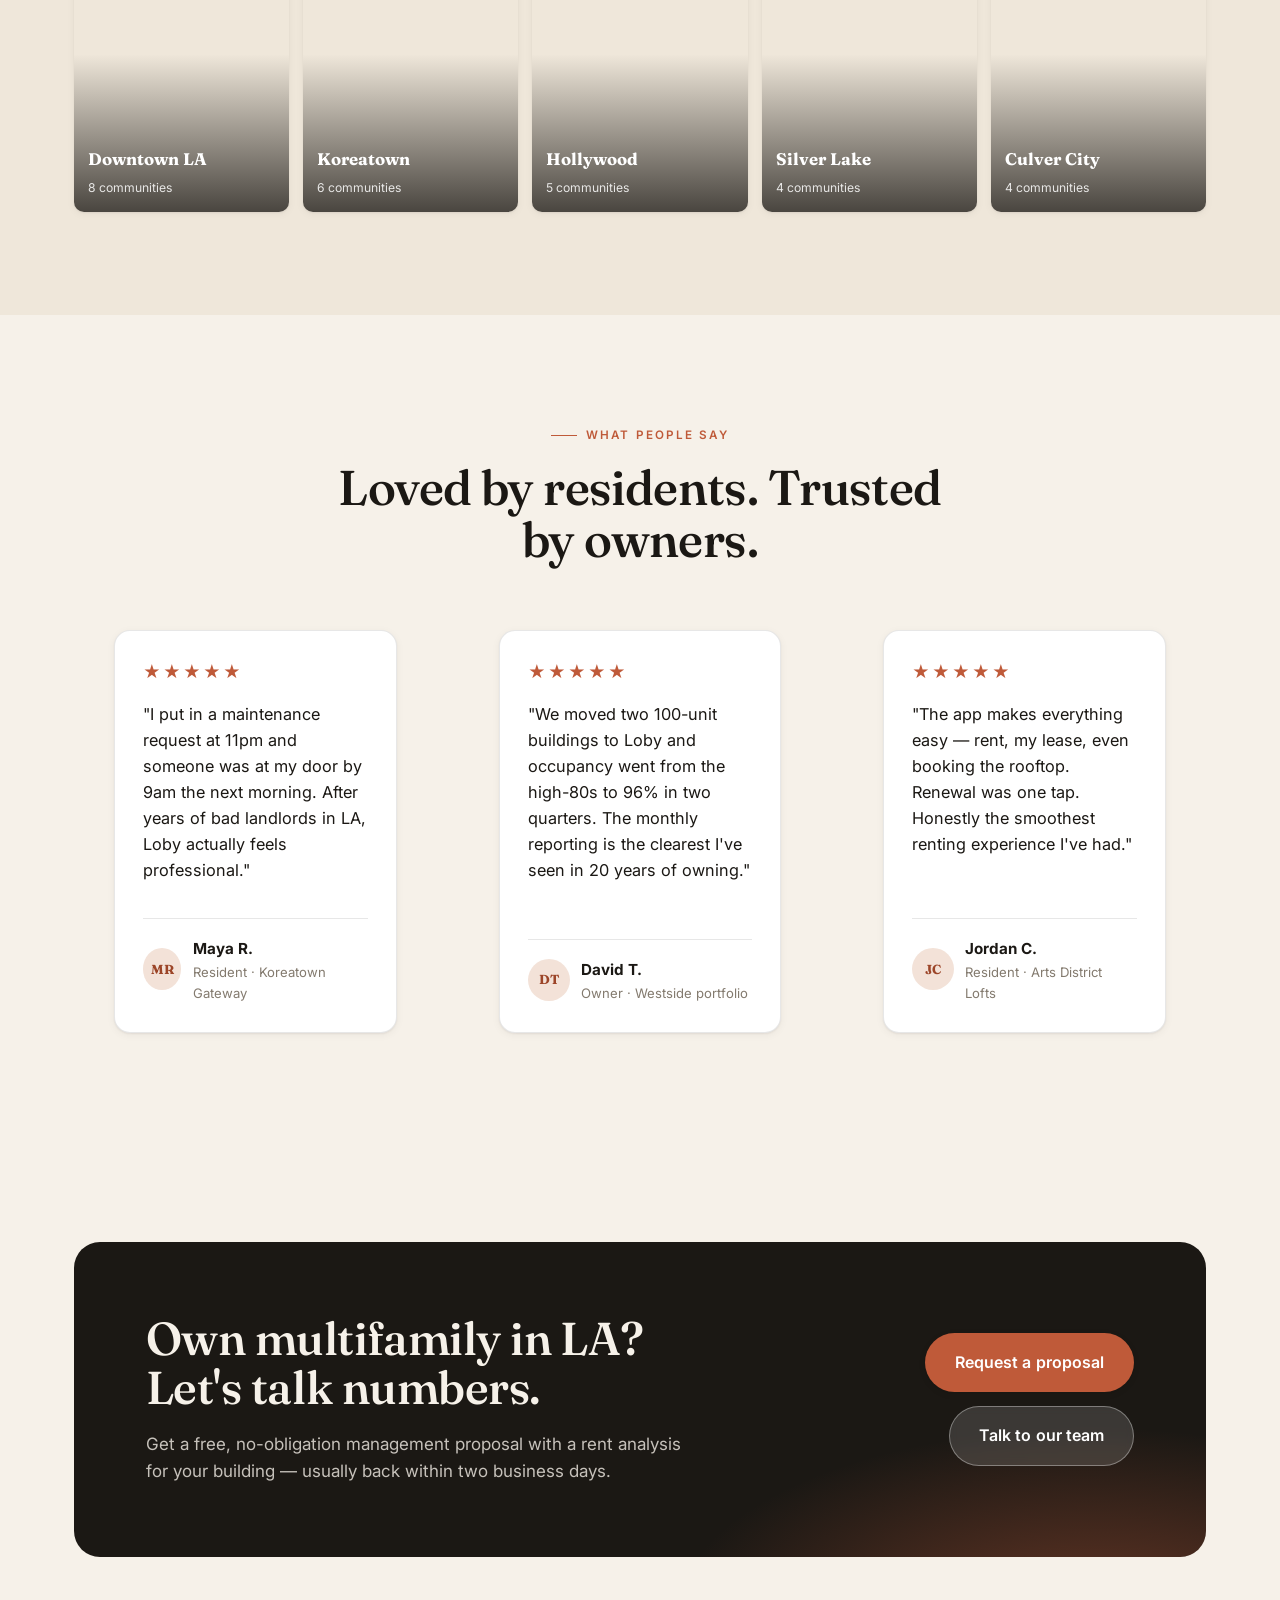
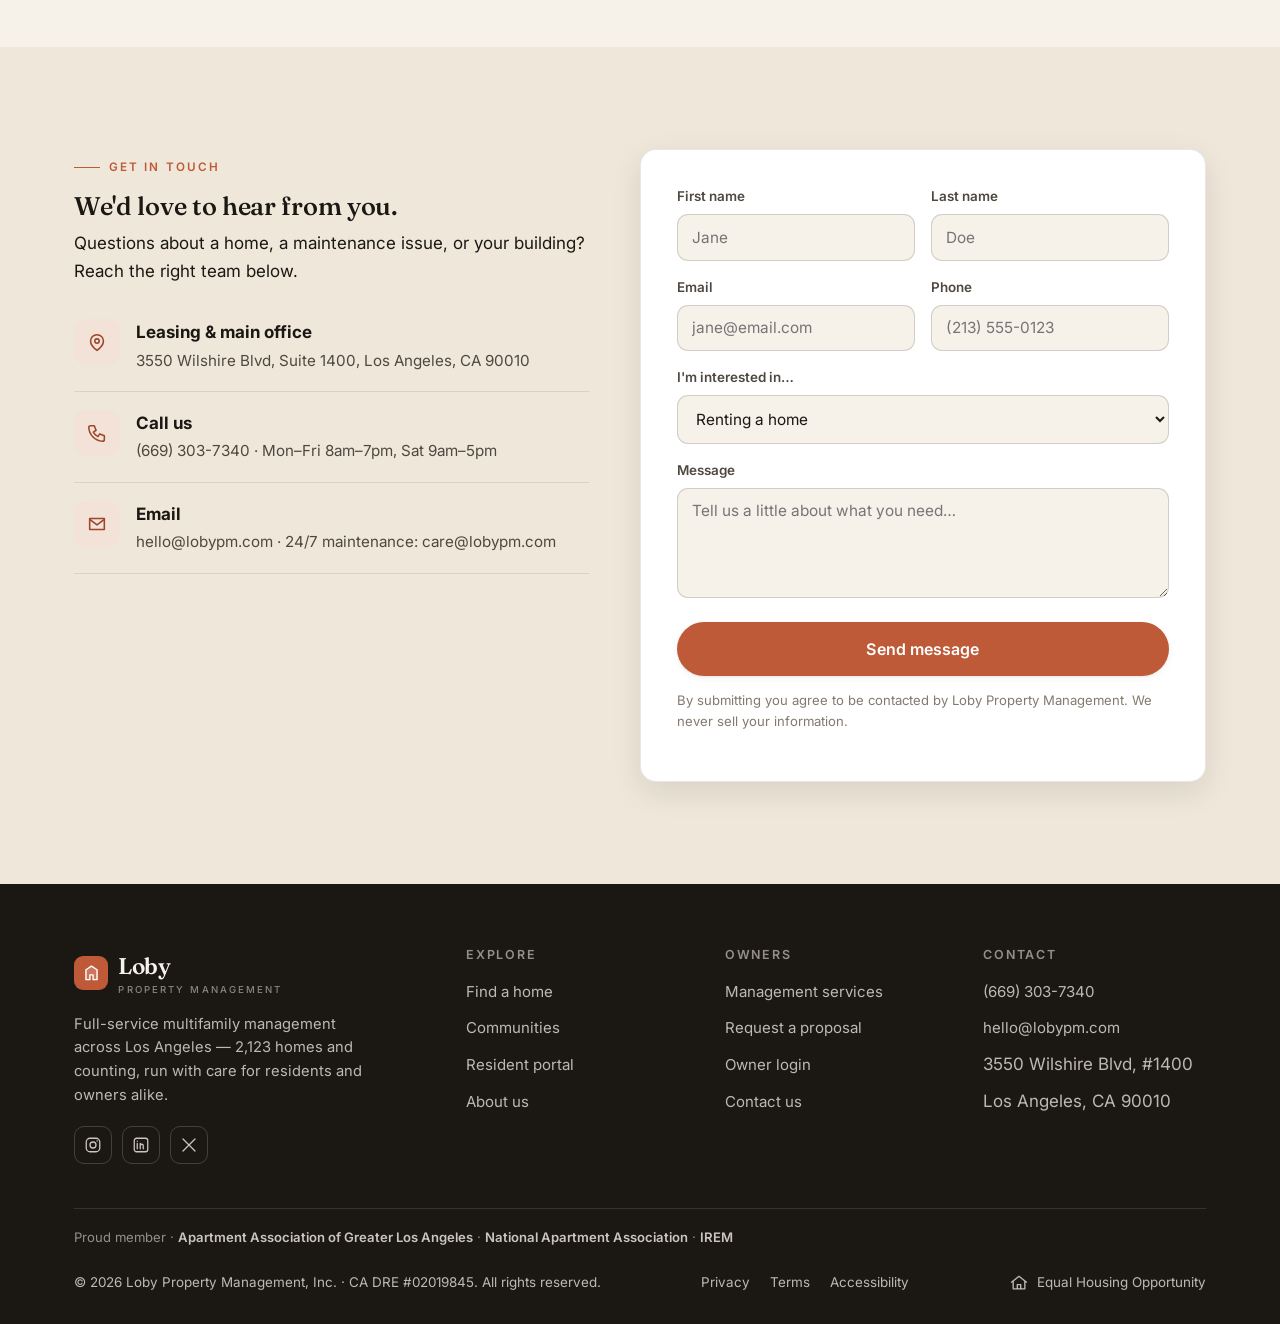
==== commit e183ecfa: "Update contact number + portfolio count; realistic LA cover photos - Contact number -> (669) 303-734" ====
--- a/index.html
+++ b/index.html
@@ -4,7 +4,7 @@
 <meta charset="UTF-8" />
 <meta name="viewport" content="width=device-width, initial-scale=1.0" />
 <title>Loby Property Management — Los Angeles Multifamily, Beautifully Managed</title>
-<meta name="description" content="Loby Property Management operates 2,000 apartment homes across Los Angeles. White-glove resident care and data-driven returns for multifamily owners and investors." />
+<meta name="description" content="Loby Property Management operates 2,123 apartment homes across Los Angeles. White-glove resident care and data-driven returns for multifamily owners and investors." />
 <link rel="preconnect" href="https://fonts.googleapis.com" />
 <link rel="preconnect" href="https://fonts.gstatic.com" crossorigin />
 <link rel="preconnect" href="https://images.unsplash.com" />
@@ -20,7 +20,7 @@
 <section class="hero">
   <div class="wrap hero-grid">
     <div class="hero-copy reveal">
-      <span class="hero-pill"><b>2,000 homes</b> Managed across Los Angeles</span>
+      <span class="hero-pill"><b>2,123 homes</b> Managed across Los Angeles</span>
       <h1>Los Angeles multifamily, <em>beautifully</em> managed.</h1>
       <p class="lede">Loby pairs white-glove resident care with data-driven performance for owners — across 42 communities and nine of LA's most-loved neighborhoods.</p>
       <div class="hero-actions">
@@ -64,7 +64,7 @@
 <section class="stats">
   <div class="wrap">
     <div class="stats-inner reveal">
-      <div class="stat"><div class="n"><span class="accent" data-count="2000" data-suffix="">0</span></div><div class="t">Apartment homes under management</div></div>
+      <div class="stat"><div class="n"><span class="accent" data-count="2123" data-suffix="">0</span></div><div class="t">Apartment homes under management</div></div>
       <div class="stat"><div class="n"><span data-count="42">0</span></div><div class="t">Communities across the city</div></div>
       <div class="stat"><div class="n"><span data-count="9">0</span></div><div class="t">Los Angeles neighborhoods</div></div>
       <div class="stat"><div class="n"><span data-count="15">0</span>+</div><div class="t">Years managing LA multifamily</div></div>
@@ -219,7 +219,7 @@
       </div>
       <div class="row">
         <span class="ico" aria-hidden="true"><svg viewBox="0 0 24 24" fill="none"><path d="M5 4h4l2 5-3 2a12 12 0 0 0 5 5l2-3 5 2v4a2 2 0 0 1-2 2A16 16 0 0 1 3 6a2 2 0 0 1 2-2Z" stroke="currentColor" stroke-width="1.7" stroke-linejoin="round"/></svg></span>
-        <div><b>Call us</b><span>(213) 555-0182 · Mon–Fri 8am–7pm, Sat 9am–5pm</span></div>
+        <div><b>Call us</b><span>(669) 303-7340 · Mon–Fri 8am–7pm, Sat 9am–5pm</span></div>
       </div>
       <div class="row">
         <span class="ico" aria-hidden="true"><svg viewBox="0 0 24 24" fill="none"><path d="M4 6h16v12H4z" stroke="currentColor" stroke-width="1.7" stroke-linejoin="round"/><path d="m4 7 8 6 8-6" stroke="currentColor" stroke-width="1.7" stroke-linejoin="round"/></svg></span>
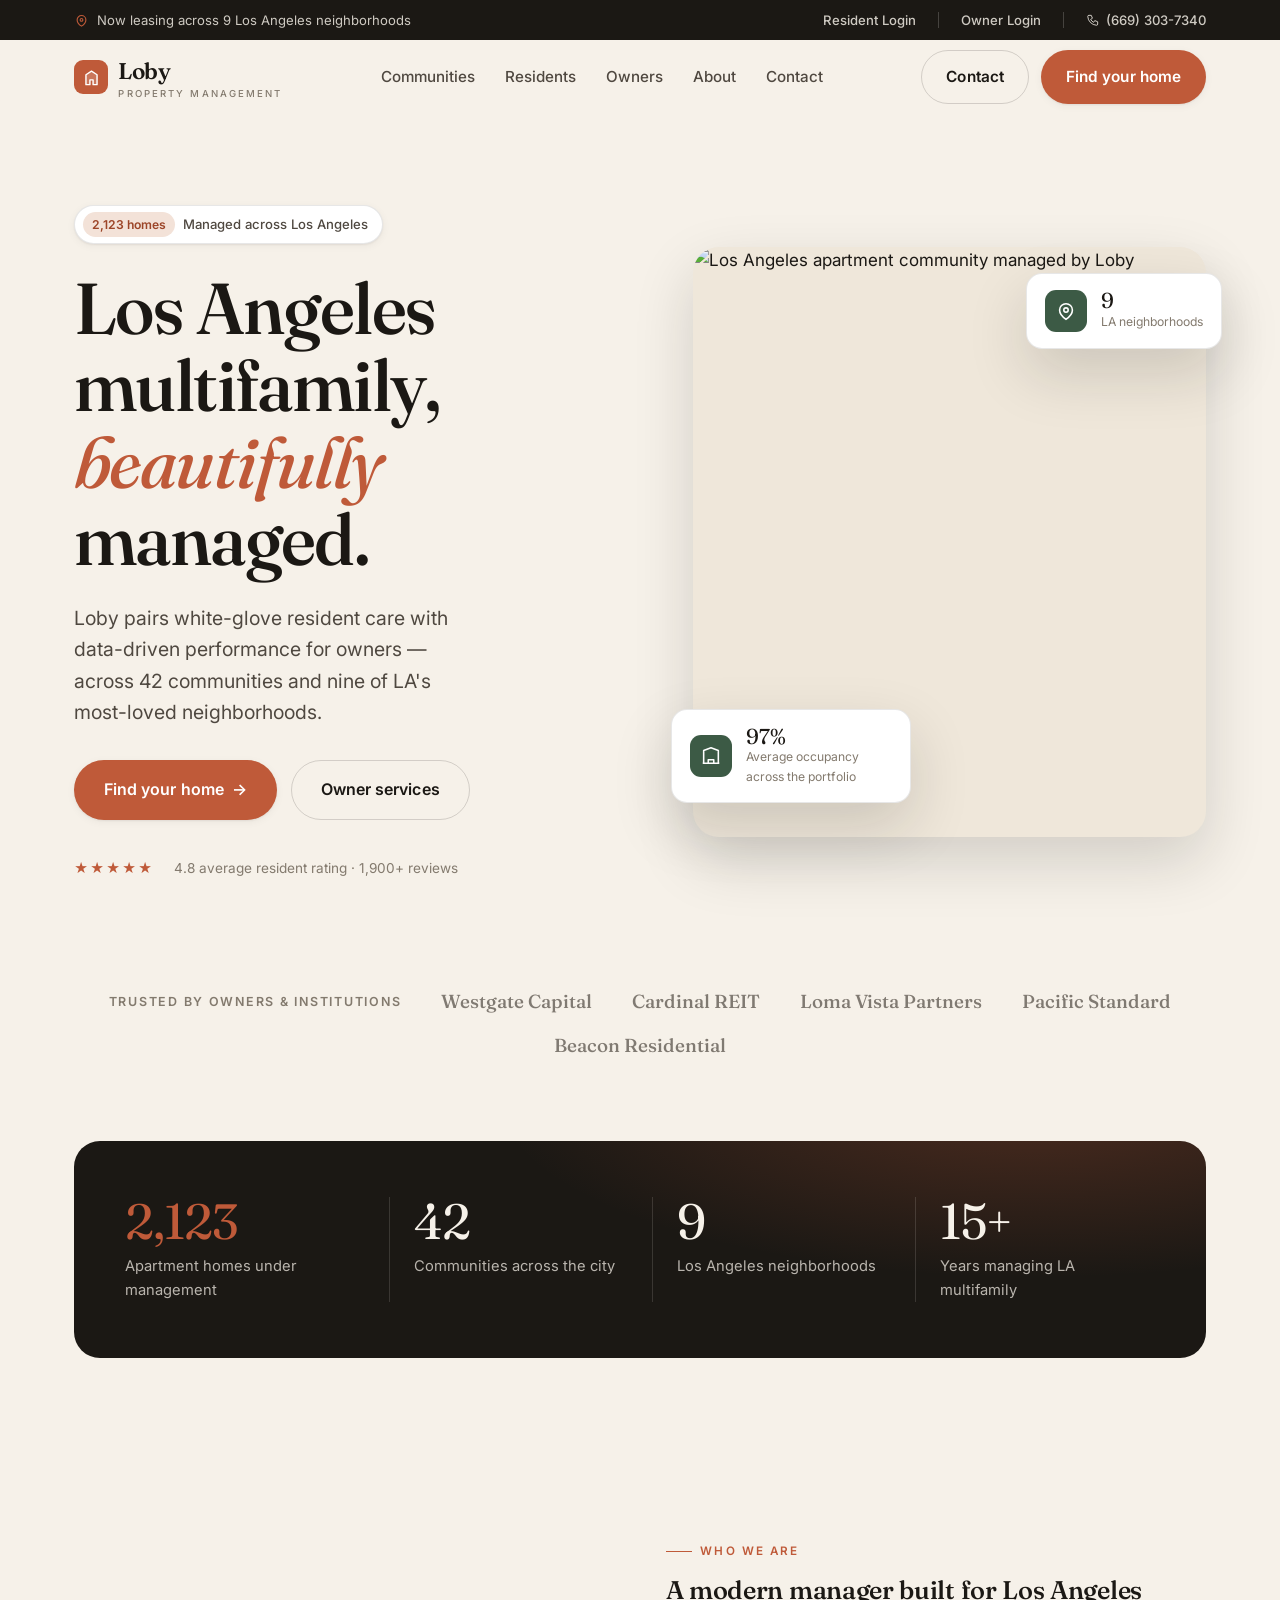
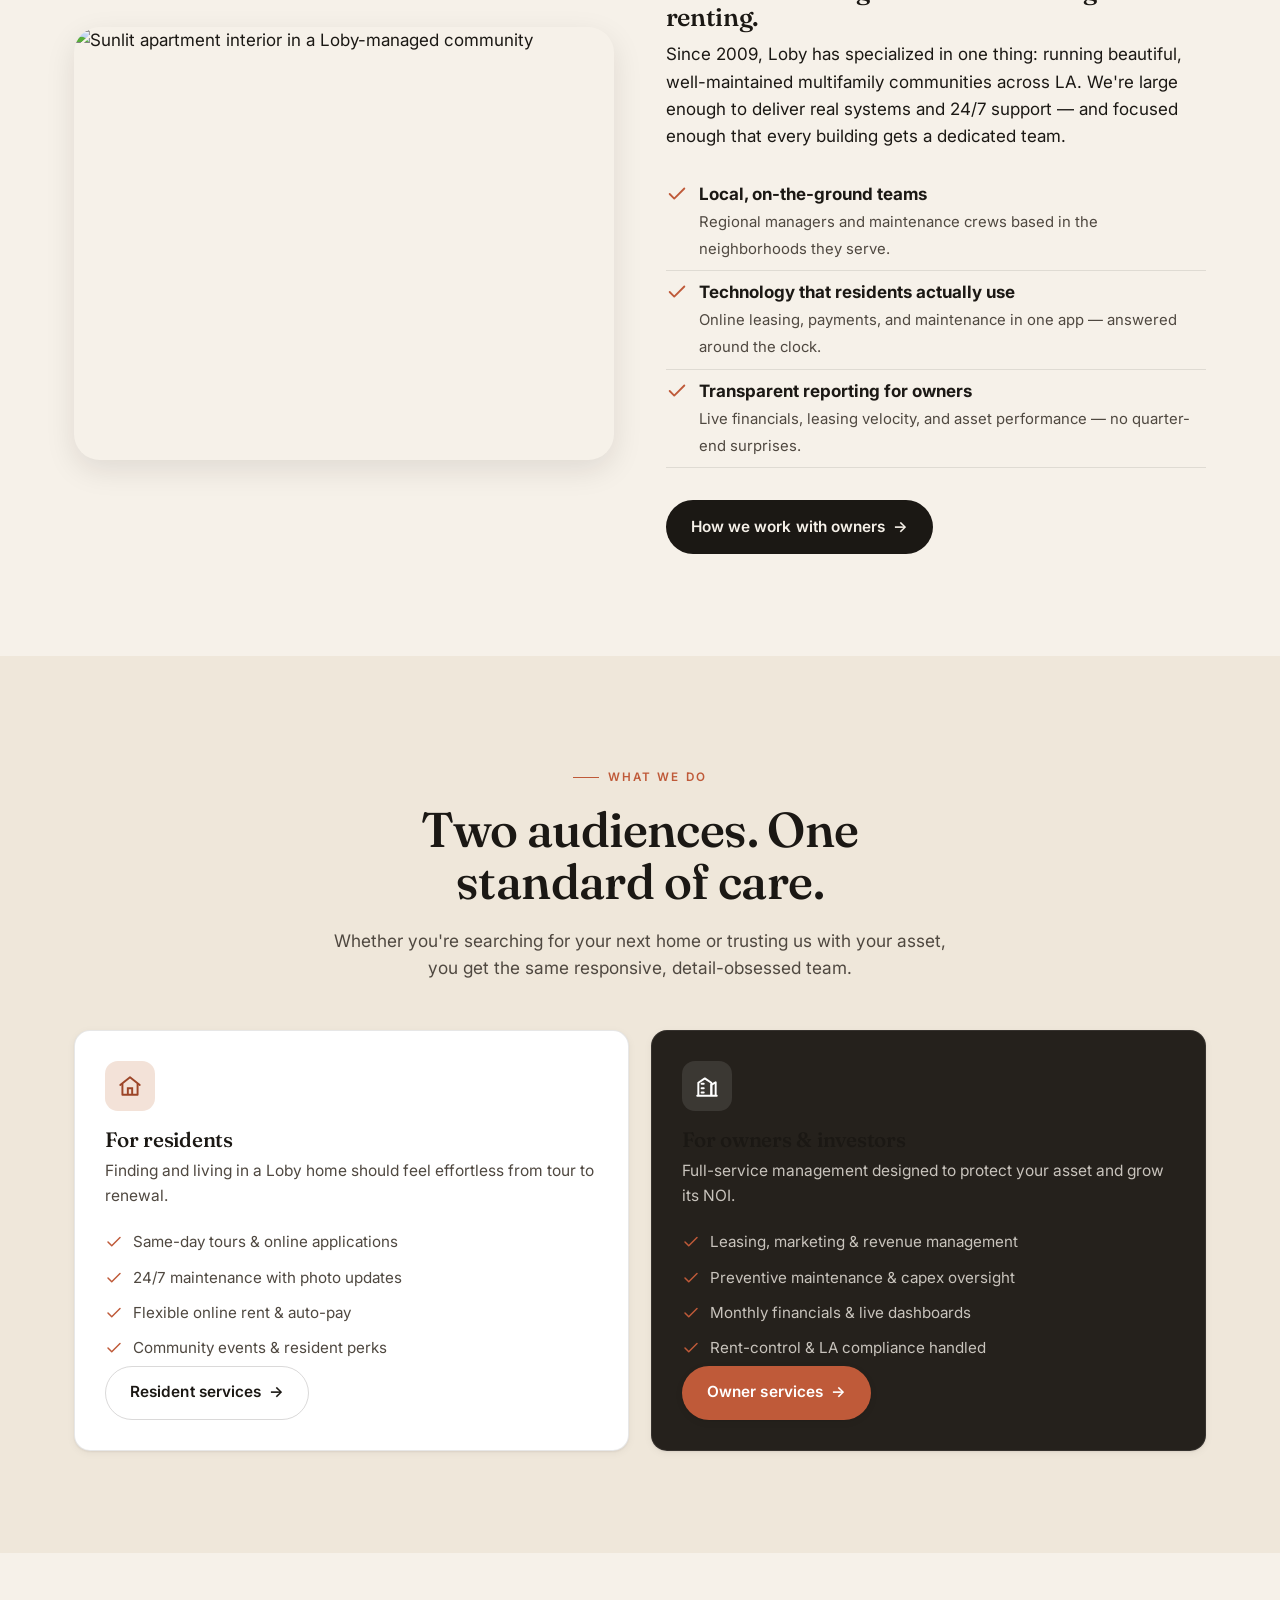
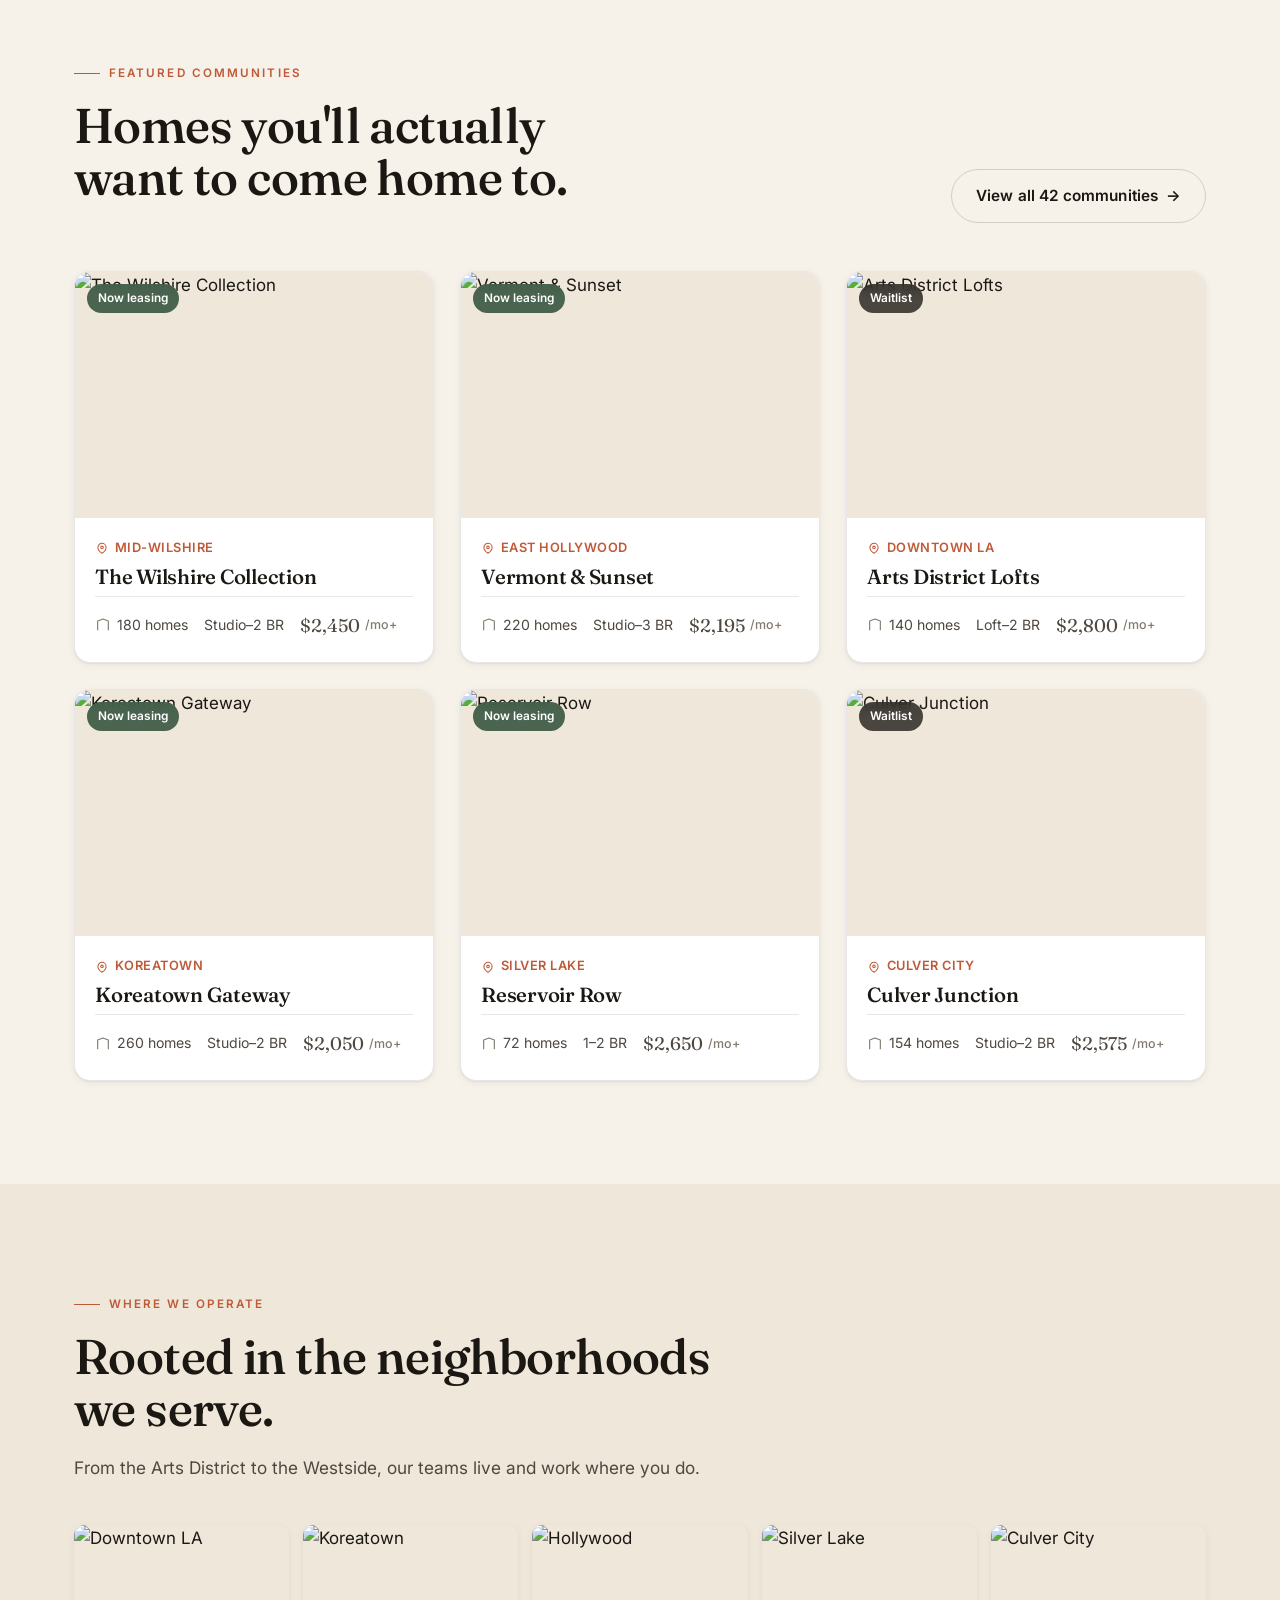
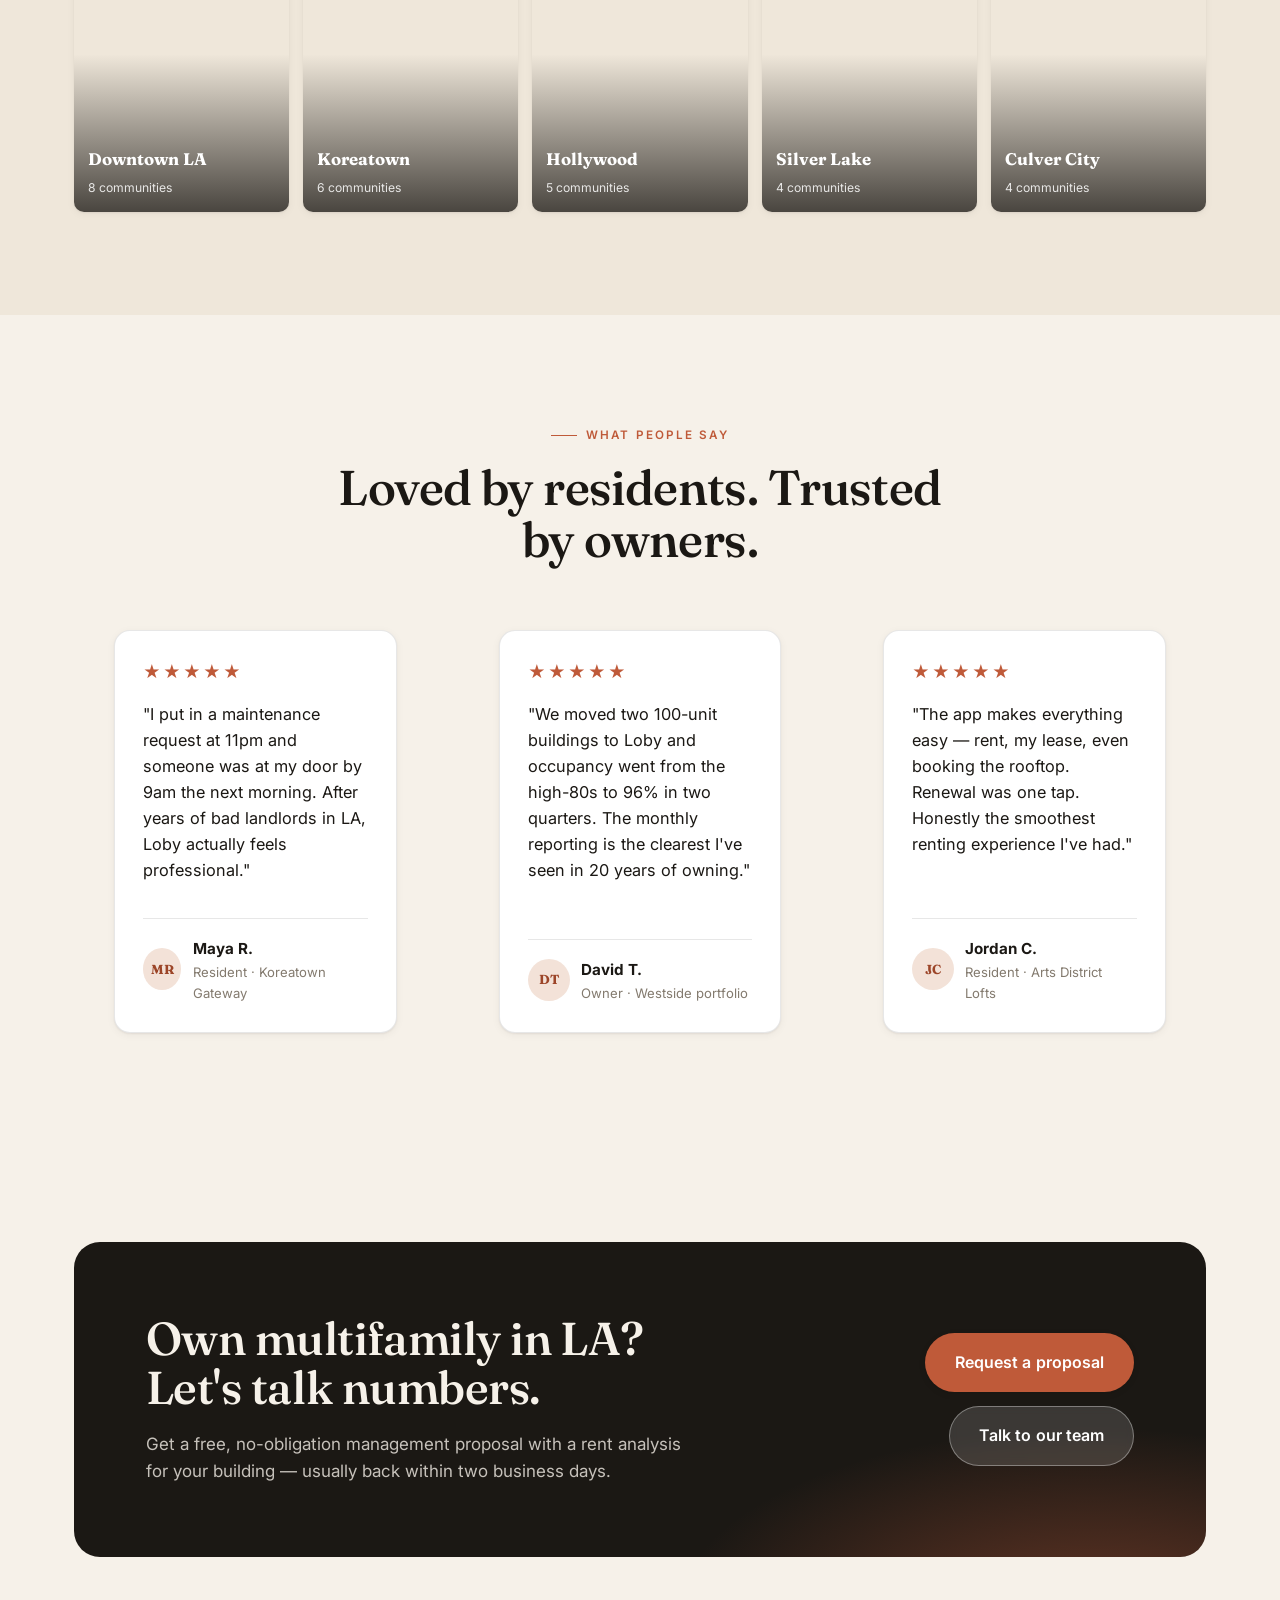
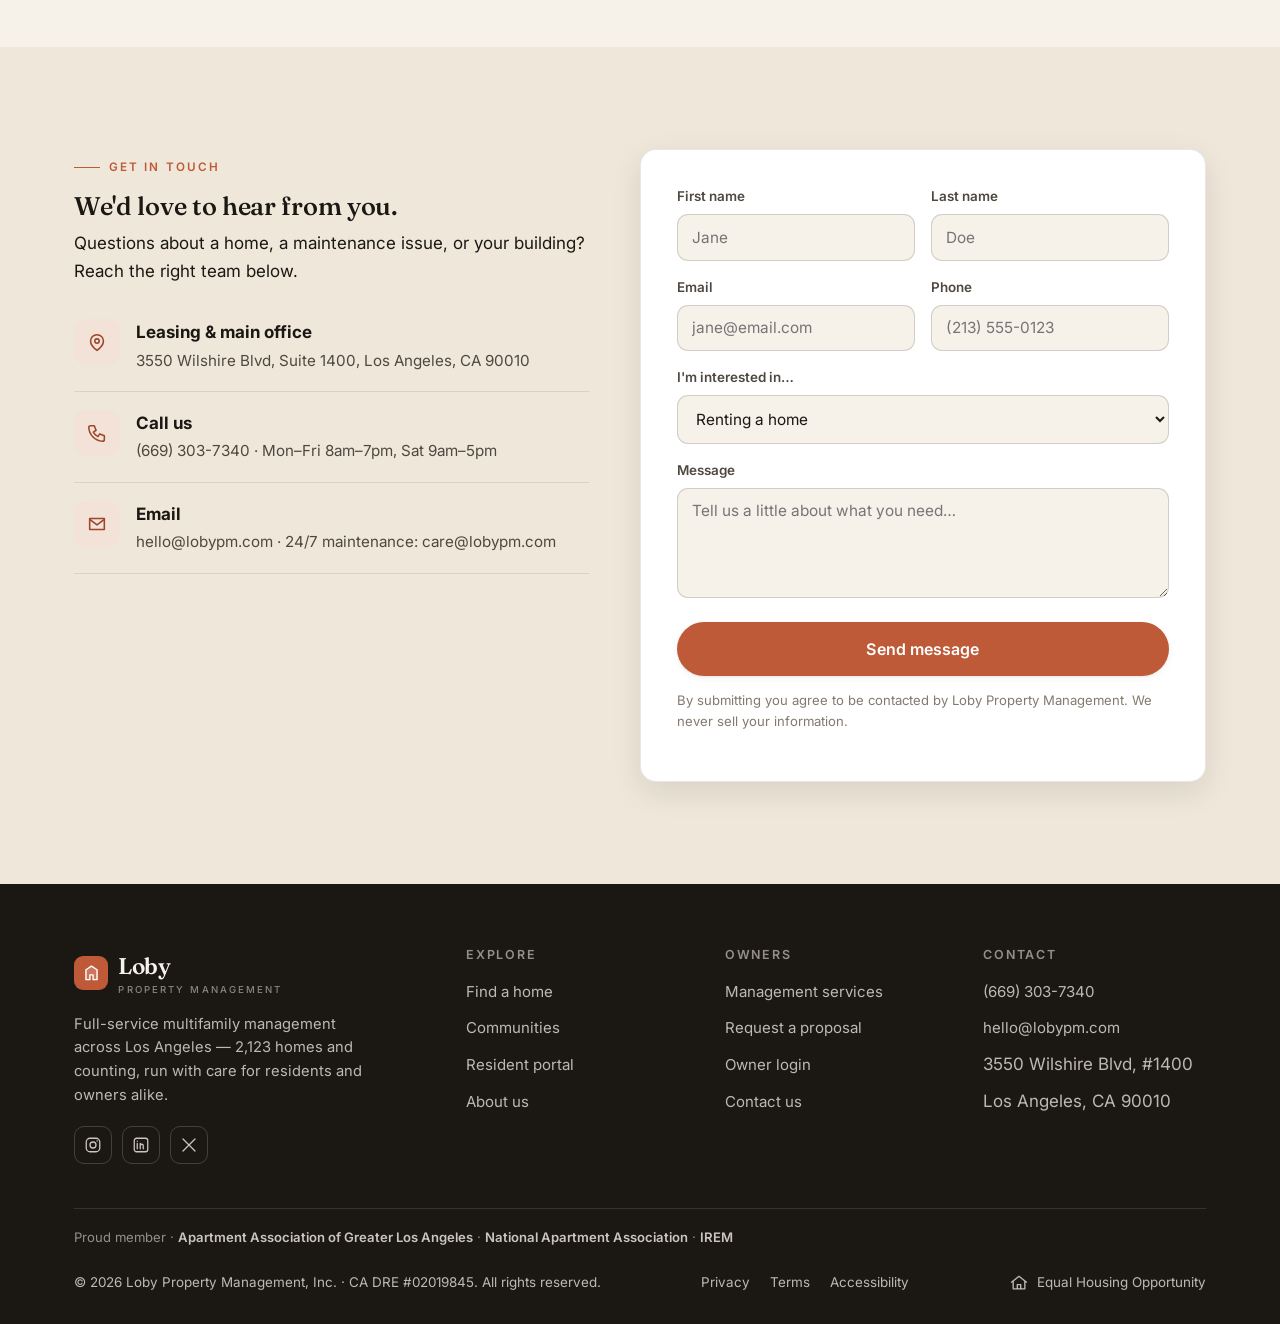
==== commit 39d981c9: "Swap home hero photo to a warmer, realistic LA apartment building Co-Authored-By: Claude Opus 4.8 (1" ====
--- a/index.html
+++ b/index.html
@@ -34,7 +34,7 @@
     </div>
     <div class="hero-media reveal">
       <div class="frame">
-        <img src="https://images.unsplash.com/photo-1545324418-cc1a3fa10c00?auto=format&fit=crop&w=1100&q=75" alt="Modern Los Angeles apartment building managed by Loby" loading="eager" />
+        <img src="https://images.unsplash.com/photo-1663807946801-90e80df48b0b?auto=format&fit=crop&w=1100&q=75" alt="Los Angeles apartment community managed by Loby" loading="eager" />
       </div>
       <div class="hero-badge top">
         <span class="ico" aria-hidden="true"><svg viewBox="0 0 24 24" fill="none"><path d="M12 21s-7-4.4-7-10a7 7 0 0 1 14 0c0 5.6-7 10-7 10Z" stroke="currentColor" stroke-width="1.7"/><circle cx="12" cy="11" r="2.4" stroke="currentColor" stroke-width="1.7"/></svg></span>
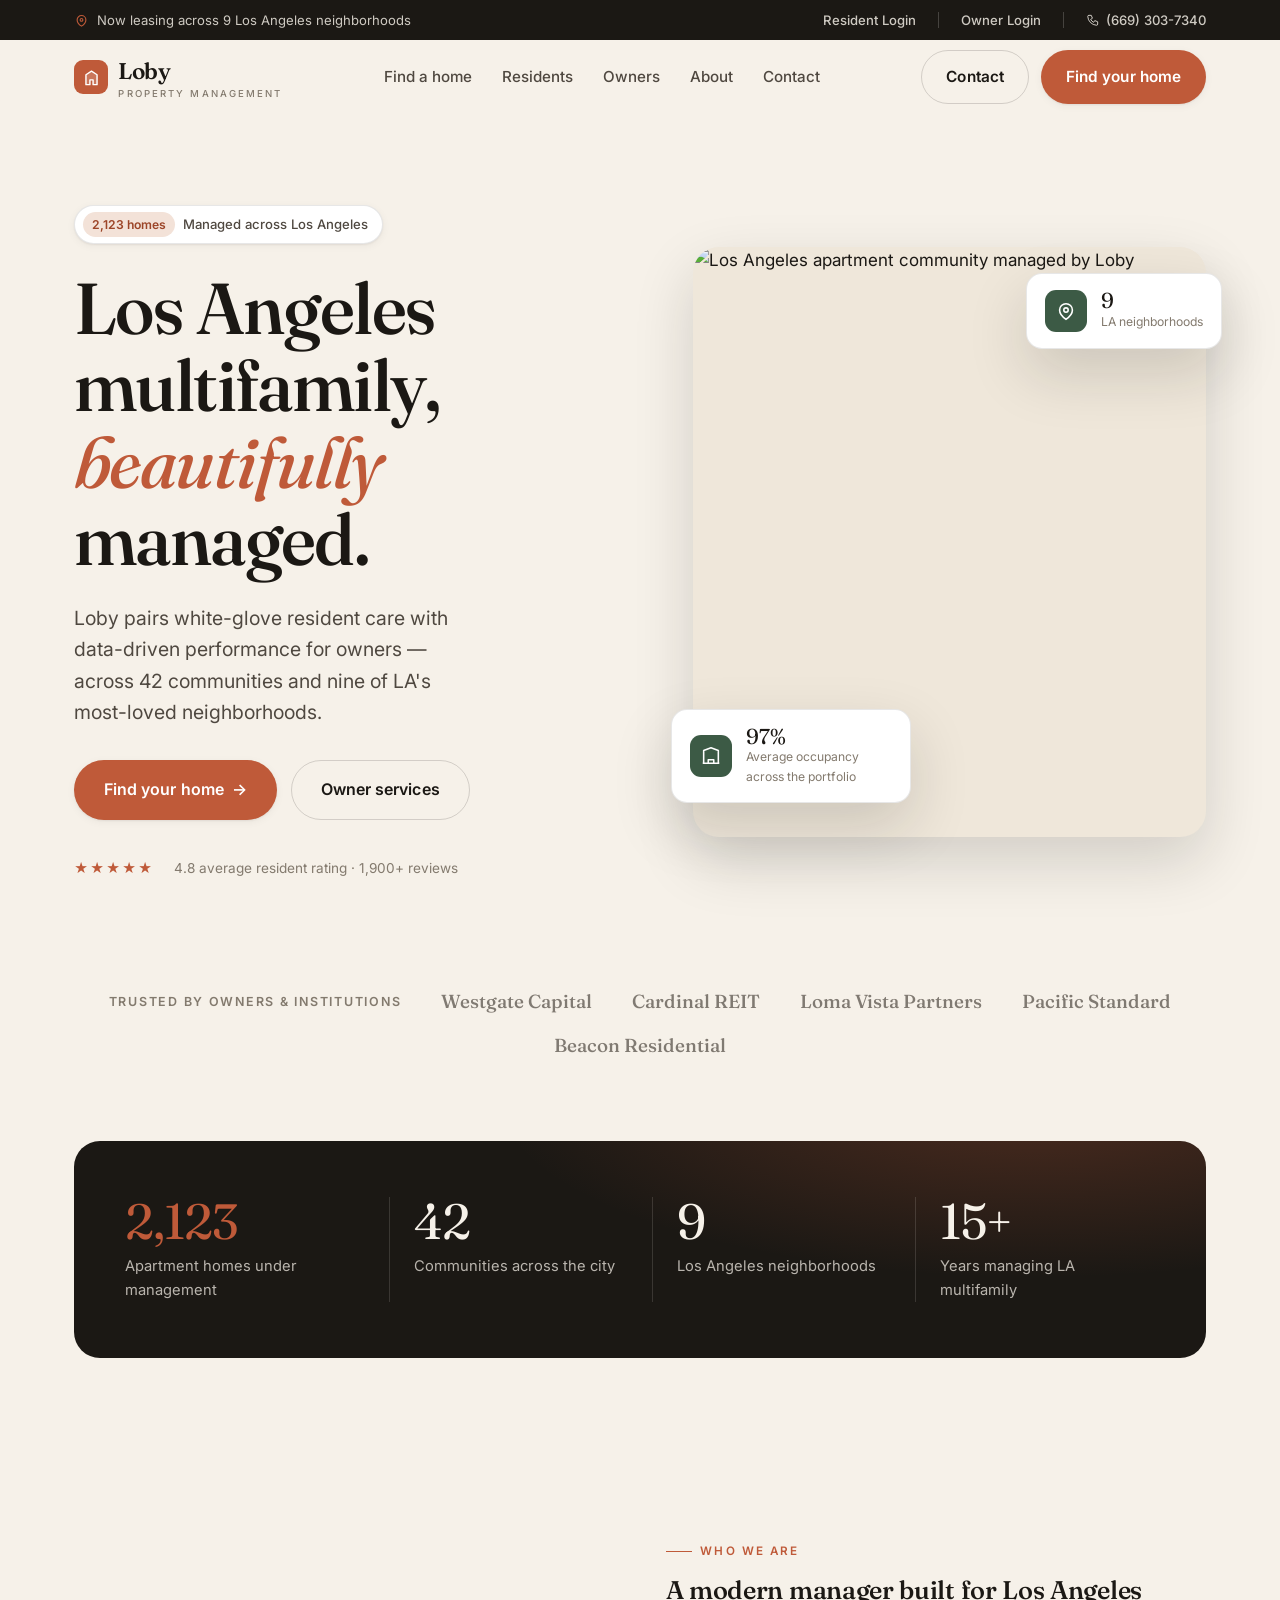
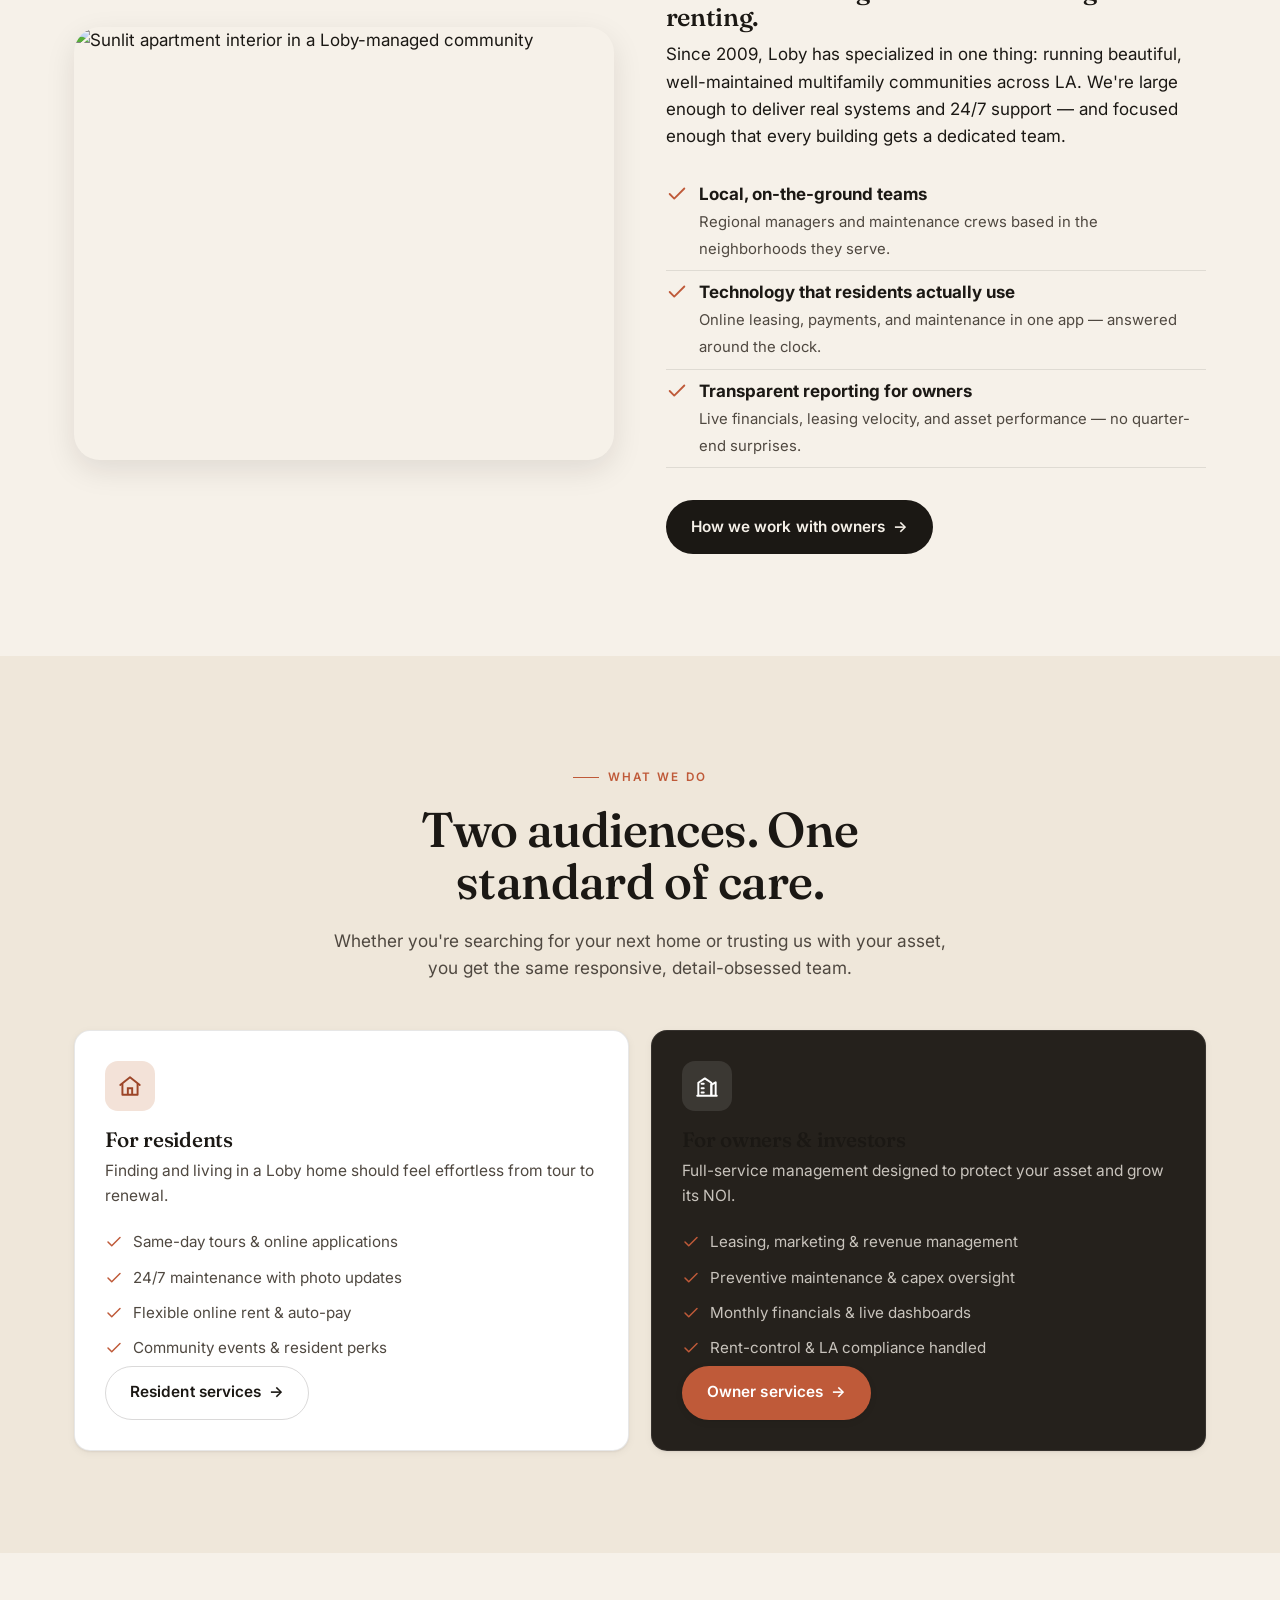
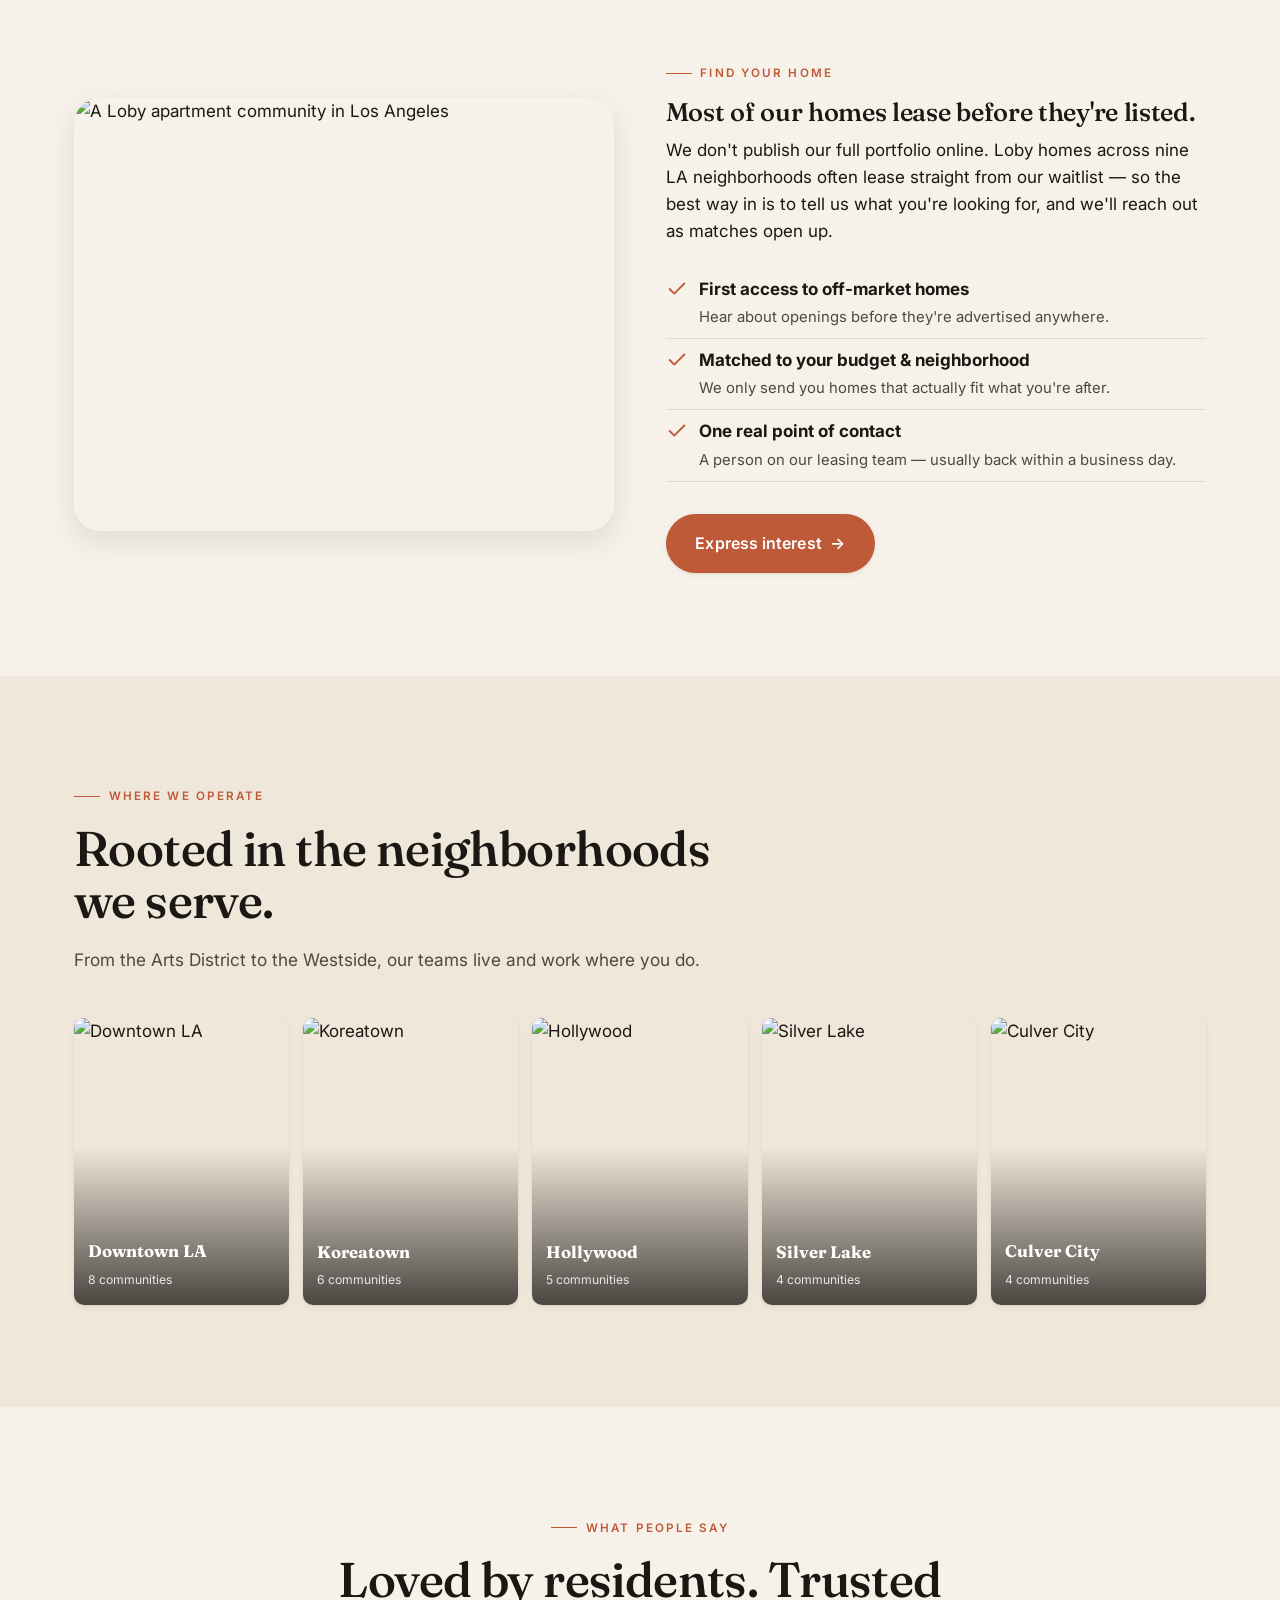
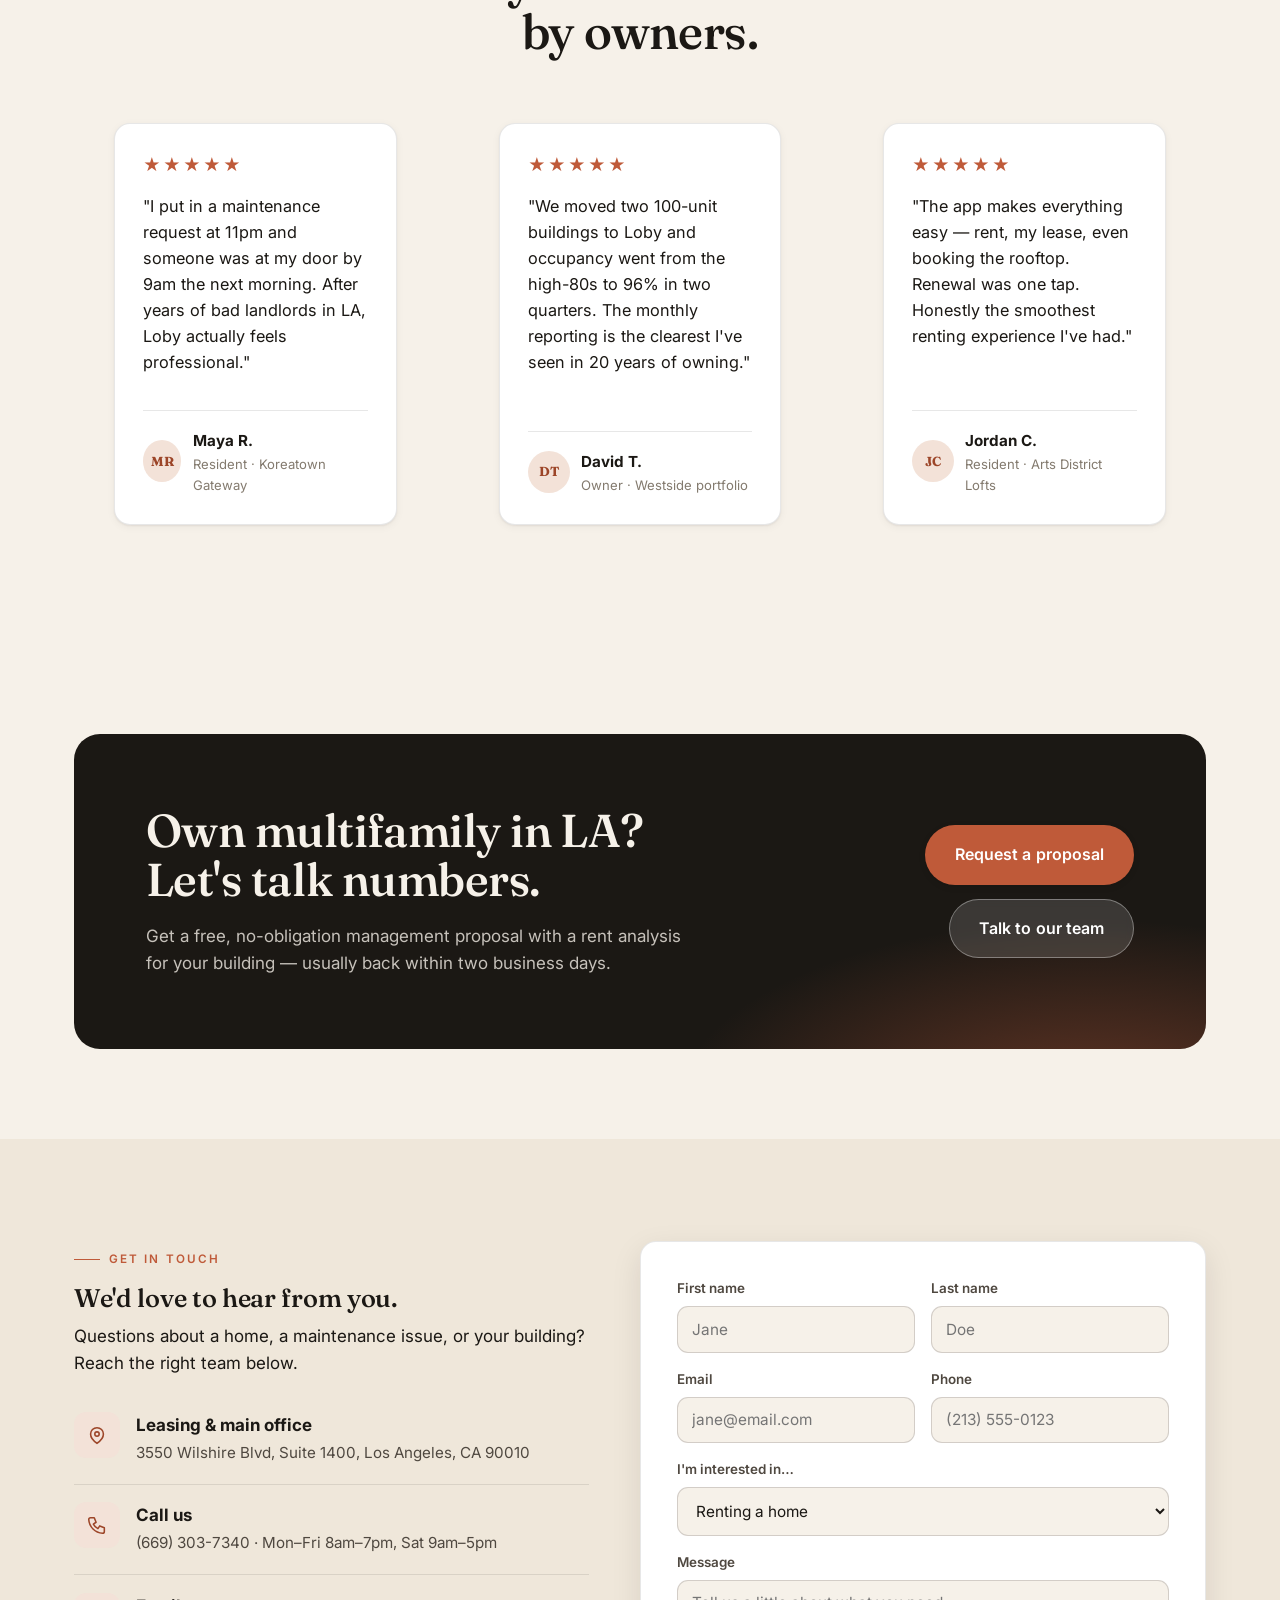
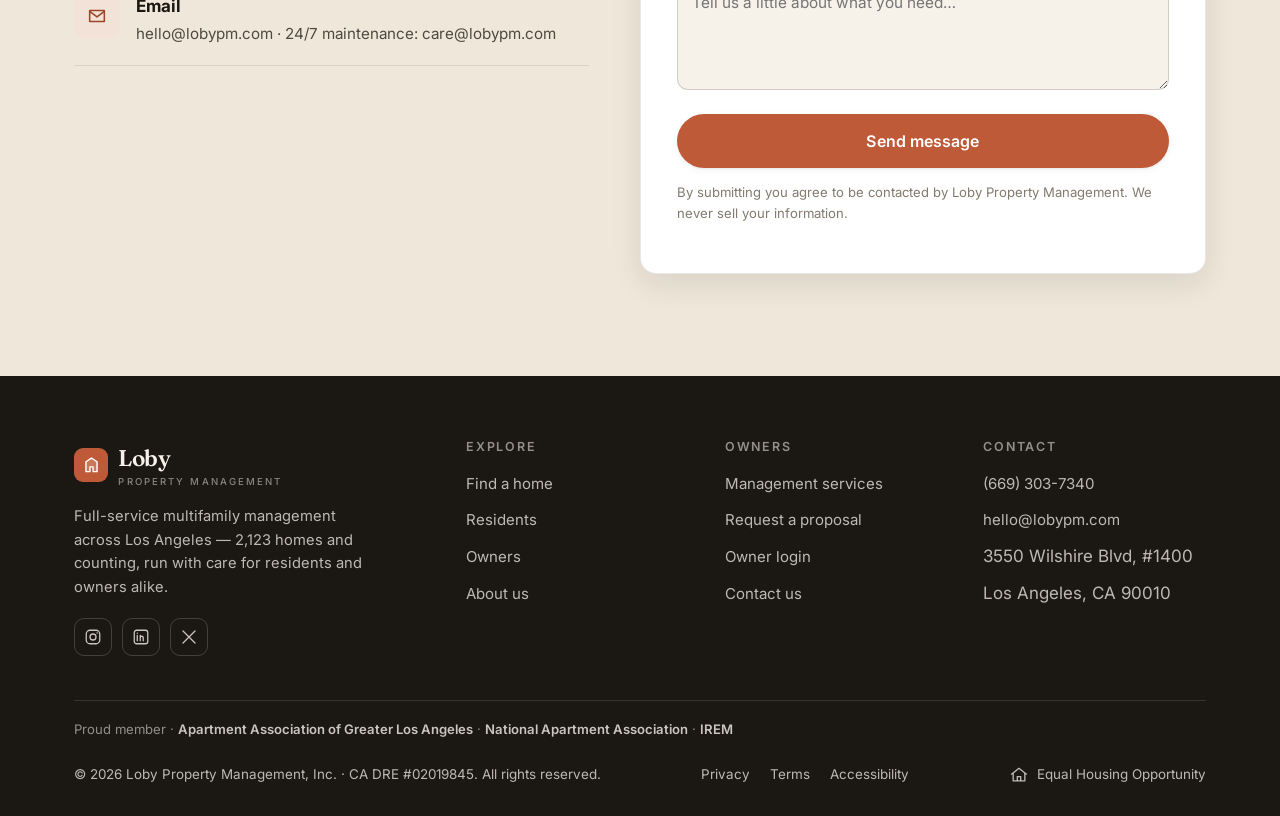
==== commit 9064e17d: "Hide portfolio: replace listings with express-interest flow - Remove featured grid + full communitie" ====
--- a/index.html
+++ b/index.html
@@ -131,17 +131,25 @@
   </div>
 </section>
 
-<!-- ============ FEATURED PROPERTIES (data-driven) ============ -->
+<!-- ============ FIND A HOME (off-market) ============ -->
 <section class="pad">
-  <div class="wrap">
-    <div class="section-head reveal" style="display:flex;justify-content:space-between;align-items:flex-end;max-width:none;gap:24px;flex-wrap:wrap;">
-      <div style="max-width:560px;">
-        <span class="eyebrow">Featured communities</span>
-        <h2>Homes you'll actually want to come home to.</h2>
-      </div>
-      <a class="btn btn-ghost" href="properties.html">View all 42 communities <span class="arr">→</span></a>
-    </div>
-    <div class="prop-grid" id="featured-grid"></div>
+  <div class="wrap split">
+    <div class="reveal">
+      <div class="media-frame">
+        <img src="https://images.unsplash.com/photo-1568822240459-9400e58f710f?auto=format&fit=crop&w=1000&q=75" alt="A Loby apartment community in Los Angeles" loading="lazy" />
+      </div>
+    </div>
+    <div class="reveal">
+      <span class="eyebrow">Find your home</span>
+      <h2>Most of our homes lease before they're listed.</h2>
+      <p class="lede">We don't publish our full portfolio online. Loby homes across nine LA neighborhoods often lease straight from our waitlist — so the best way in is to tell us what you're looking for, and we'll reach out as matches open up.</p>
+      <ul class="checklist">
+        <li><svg viewBox="0 0 24 24" fill="none"><path d="M20 6 9 17l-5-5" stroke="currentColor" stroke-width="2" stroke-linecap="round" stroke-linejoin="round"/></svg><div><b>First access to off-market homes</b><span>Hear about openings before they're advertised anywhere.</span></div></li>
+        <li><svg viewBox="0 0 24 24" fill="none"><path d="M20 6 9 17l-5-5" stroke="currentColor" stroke-width="2" stroke-linecap="round" stroke-linejoin="round"/></svg><div><b>Matched to your budget &amp; neighborhood</b><span>We only send you homes that actually fit what you're after.</span></div></li>
+        <li><svg viewBox="0 0 24 24" fill="none"><path d="M20 6 9 17l-5-5" stroke="currentColor" stroke-width="2" stroke-linecap="round" stroke-linejoin="round"/></svg><div><b>One real point of contact</b><span>A person on our leasing team — usually back within a business day.</span></div></li>
+      </ul>
+      <a class="btn btn-primary btn-lg" href="properties.html">Express interest <span class="arr">→</span></a>
+    </div>
   </div>
 </section>
 
@@ -257,7 +265,6 @@
 </main>
 
 <div id="footer-root"></div>
-<script src="data.js"></script>
 <script src="site.js"></script>
 </body>
 </html>
--- a/styles.css
+++ b/styles.css
@@ -613,3 +613,14 @@
   .site-header.menu-open .nav-links .mobile-only { display: block; }
   .site-header.menu-open .nav-links .mobile-only a { color: var(--accent); font-weight: 600; }
 }
+
+/* Gallery "Coming soon" placeholder tiles (no reused stock photos) */
+.gallery-thumbs .soon {
+  display: flex; flex-direction: column; align-items: center; justify-content: center; gap: 5px;
+  aspect-ratio: 16/11; border-radius: 12px;
+  border: 1px dashed var(--line-2);
+  background: var(--cream-2);
+  color: var(--muted);
+  font-size: .72rem; font-weight: 600; letter-spacing: .01em; text-align: center;
+}
+.gallery-thumbs .soon svg { width: 22px; height: 22px; opacity: .65; }
